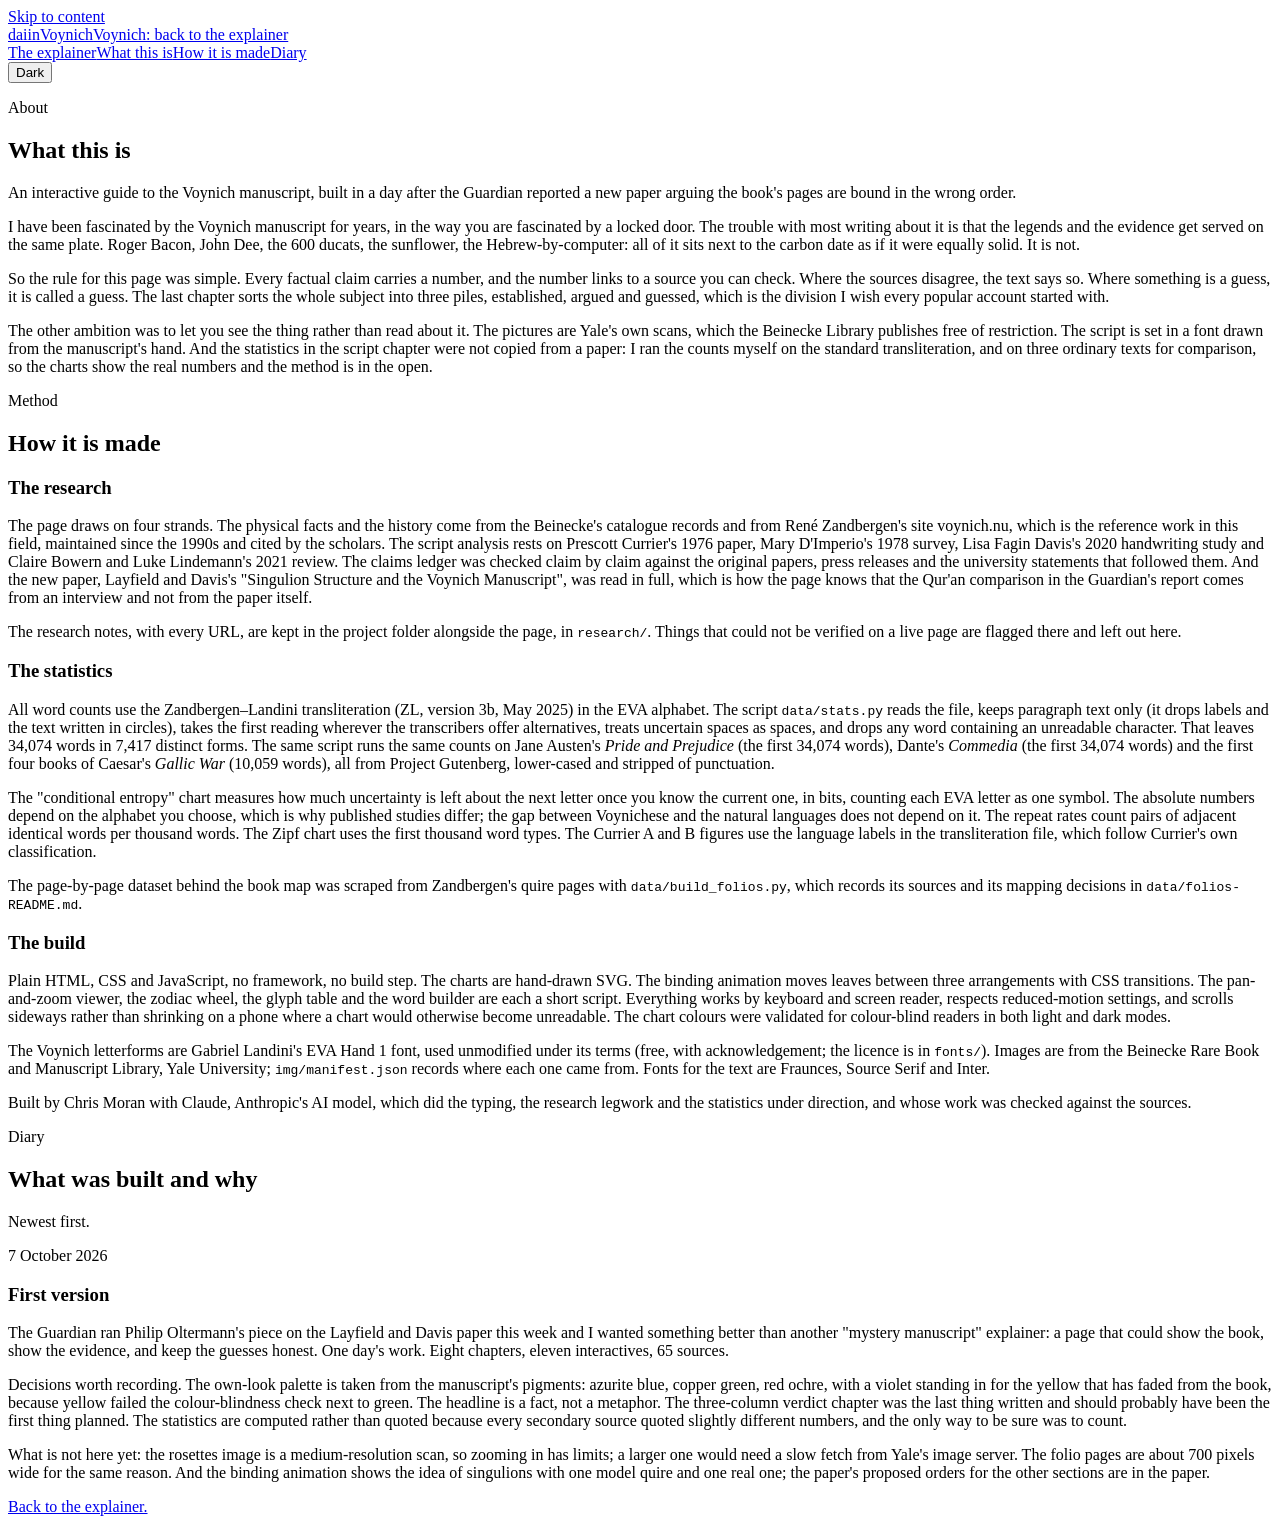
==== about.html @ 4cd616a3 "About page with method and build diary Co-Authored-By: Claude Fable 5.1 <noreply@anthropic.com>" ====
<!doctype html>
<html lang="en-GB">
<head>
<meta charset="utf-8">
<meta name="viewport" content="width=device-width, initial-scale=1">
<title>About: the Voynich explainer</title>
<meta name="description" content="What this page is, how it was made, where its facts come from, and a diary of the build.">
<meta name="color-scheme" content="light dark">
<link rel="preconnect" href="https://fonts.googleapis.com">
<link rel="preconnect" href="https://fonts.gstatic.com" crossorigin>
<link href="https://fonts.googleapis.com/css2?family=Fraunces:ital,opsz,wght,SOFT,WONK@0,9..144,300..700,0..100,0..1;1,9..144,300..700,0..100,0..1&family=Source+Serif+4:ital,opsz,wght@0,8..60,400;0,8..60,600;1,8..60,400&family=Inter:wght@400;600;700&display=swap" rel="stylesheet">
<link rel="stylesheet" href="css/style.css">
</head>
<body class="about">
<a class="skip" href="#main">Skip to content</a>
<header class="topbar">
  <div class="inner">
    <a class="brand" href="index.html"><span class="eva" aria-hidden="true">daiin</span><span class="word">Voynich</span><span class="visually-hidden">Voynich: back to the explainer</span></a>
    <nav class="chapnav" aria-label="Pages"><a href="index.html">The explainer</a><a href="#what">What this is</a><a href="#how">How it is made</a><a href="#diary">Diary</a></nav>
    <button class="iconbtn" id="theme-toggle" type="button" aria-label="Switch theme">Dark</button>
  </div>
</header>
<main id="main">
<section class="chapter" id="what">
  <div class="chapter-head">
    <p class="chapter-num">About</p>
    <h2>What this is</h2>
    <p class="standfirst">An interactive guide to the Voynich manuscript, built in a day after the Guardian reported a new paper arguing the book's pages are bound in the wrong order.</p>
  </div>
  <div class="prose">
    <p>I have been fascinated by the Voynich manuscript for years, in the way you are fascinated by a locked door. The trouble with most writing about it is that the legends and the evidence get served on the same plate. Roger Bacon, John Dee, the 600 ducats, the sunflower, the Hebrew-by-computer: all of it sits next to the carbon date as if it were equally solid. It is not.</p>
    <p>So the rule for this page was simple. Every factual claim carries a number, and the number links to a source you can check. Where the sources disagree, the text says so. Where something is a guess, it is called a guess. The last chapter sorts the whole subject into three piles, established, argued and guessed, which is the division I wish every popular account started with.</p>
    <p>The other ambition was to let you see the thing rather than read about it. The pictures are Yale's own scans, which the Beinecke Library publishes free of restriction. The script is set in a font drawn from the manuscript's hand. And the statistics in the script chapter were not copied from a paper: I ran the counts myself on the standard transliteration, and on three ordinary texts for comparison, so the charts show the real numbers and the method is in the open.</p>
  </div>
</section>

<section class="chapter" id="how">
  <div class="chapter-head">
    <p class="chapter-num">Method</p>
    <h2>How it is made</h2>
  </div>
  <div class="prose">
    <h3>The research</h3>
    <p>The page draws on four strands. The physical facts and the history come from the Beinecke's catalogue records and from René Zandbergen's site voynich.nu, which is the reference work in this field, maintained since the 1990s and cited by the scholars. The script analysis rests on Prescott Currier's 1976 paper, Mary D'Imperio's 1978 survey, Lisa Fagin Davis's 2020 handwriting study and Claire Bowern and Luke Lindemann's 2021 review. The claims ledger was checked claim by claim against the original papers, press releases and the university statements that followed them. And the new paper, Layfield and Davis's "Singulion Structure and the Voynich Manuscript", was read in full, which is how the page knows that the Qur'an comparison in the Guardian's report comes from an interview and not from the paper itself.</p>
    <p>The research notes, with every URL, are kept in the project folder alongside the page, in <code>research/</code>. Things that could not be verified on a live page are flagged there and left out here.</p>

    <h3>The statistics</h3>
    <p>All word counts use the Zandbergen–Landini transliteration (ZL, version 3b, May 2025) in the EVA alphabet. The script <code>data/stats.py</code> reads the file, keeps paragraph text only (it drops labels and the text written in circles), takes the first reading wherever the transcribers offer alternatives, treats uncertain spaces as spaces, and drops any word containing an unreadable character. That leaves 34,074 words in 7,417 distinct forms. The same script runs the same counts on Jane Austen's <em>Pride and Prejudice</em> (the first 34,074 words), Dante's <em>Commedia</em> (the first 34,074 words) and the first four books of Caesar's <em>Gallic War</em> (10,059 words), all from Project Gutenberg, lower-cased and stripped of punctuation.</p>
    <p>The "conditional entropy" chart measures how much uncertainty is left about the next letter once you know the current one, in bits, counting each EVA letter as one symbol. The absolute numbers depend on the alphabet you choose, which is why published studies differ; the gap between Voynichese and the natural languages does not depend on it. The repeat rates count pairs of adjacent identical words per thousand words. The Zipf chart uses the first thousand word types. The Currier A and B figures use the language labels in the transliteration file, which follow Currier's own classification.</p>
    <p>The page-by-page dataset behind the book map was scraped from Zandbergen's quire pages with <code>data/build_folios.py</code>, which records its sources and its mapping decisions in <code>data/folios-README.md</code>.</p>

    <h3>The build</h3>
    <p>Plain HTML, CSS and JavaScript, no framework, no build step. The charts are hand-drawn SVG. The binding animation moves leaves between three arrangements with CSS transitions. The pan-and-zoom viewer, the zodiac wheel, the glyph table and the word builder are each a short script. Everything works by keyboard and screen reader, respects reduced-motion settings, and scrolls sideways rather than shrinking on a phone where a chart would otherwise become unreadable. The chart colours were validated for colour-blind readers in both light and dark modes.</p>
    <p>The Voynich letterforms are Gabriel Landini's EVA Hand 1 font, used unmodified under its terms (free, with acknowledgement; the licence is in <code>fonts/</code>). Images are from the Beinecke Rare Book and Manuscript Library, Yale University; <code>img/manifest.json</code> records where each one came from. Fonts for the text are Fraunces, Source Serif and Inter.</p>
    <p>Built by Chris Moran with Claude, Anthropic's AI model, which did the typing, the research legwork and the statistics under direction, and whose work was checked against the sources.</p>
  </div>
</section>

<section class="chapter diary" id="diary">
  <div class="chapter-head">
    <p class="chapter-num">Diary</p>
    <h2>What was built and why</h2>
    <p class="standfirst">Newest first.</p>
  </div>
  <div class="prose">
    <article class="entry milestone">
      <div class="date">7 October 2026</div>
      <h3>First version</h3>
      <p>The Guardian ran Philip Oltermann's piece on the Layfield and Davis paper this week and I wanted something better than another "mystery manuscript" explainer: a page that could show the book, show the evidence, and keep the guesses honest. One day's work. Eight chapters, eleven interactives, 65 sources.</p>
      <p>Decisions worth recording. The own-look palette is taken from the manuscript's pigments: azurite blue, copper green, red ochre, with a violet standing in for the yellow that has faded from the book, because yellow failed the colour-blindness check next to green. The headline is a fact, not a metaphor. The three-column verdict chapter was the last thing written and should probably have been the first thing planned. The statistics are computed rather than quoted because every secondary source quoted slightly different numbers, and the only way to be sure was to count.</p>
      <p>What is not here yet: the rosettes image is a medium-resolution scan, so zooming in has limits; a larger one would need a slow fetch from Yale's image server. The folio pages are about 700 pixels wide for the same reason. And the binding animation shows the idea of singulions with one model quire and one real one; the paper's proposed orders for the other sections are in the paper.</p>
    </article>
  </div>
</section>
</main>
<footer class="site"><div class="prose"><p><a href="index.html">Back to the explainer.</a></p></div></footer>
<script src="js/main.js" defer></script>
</body>
</html>
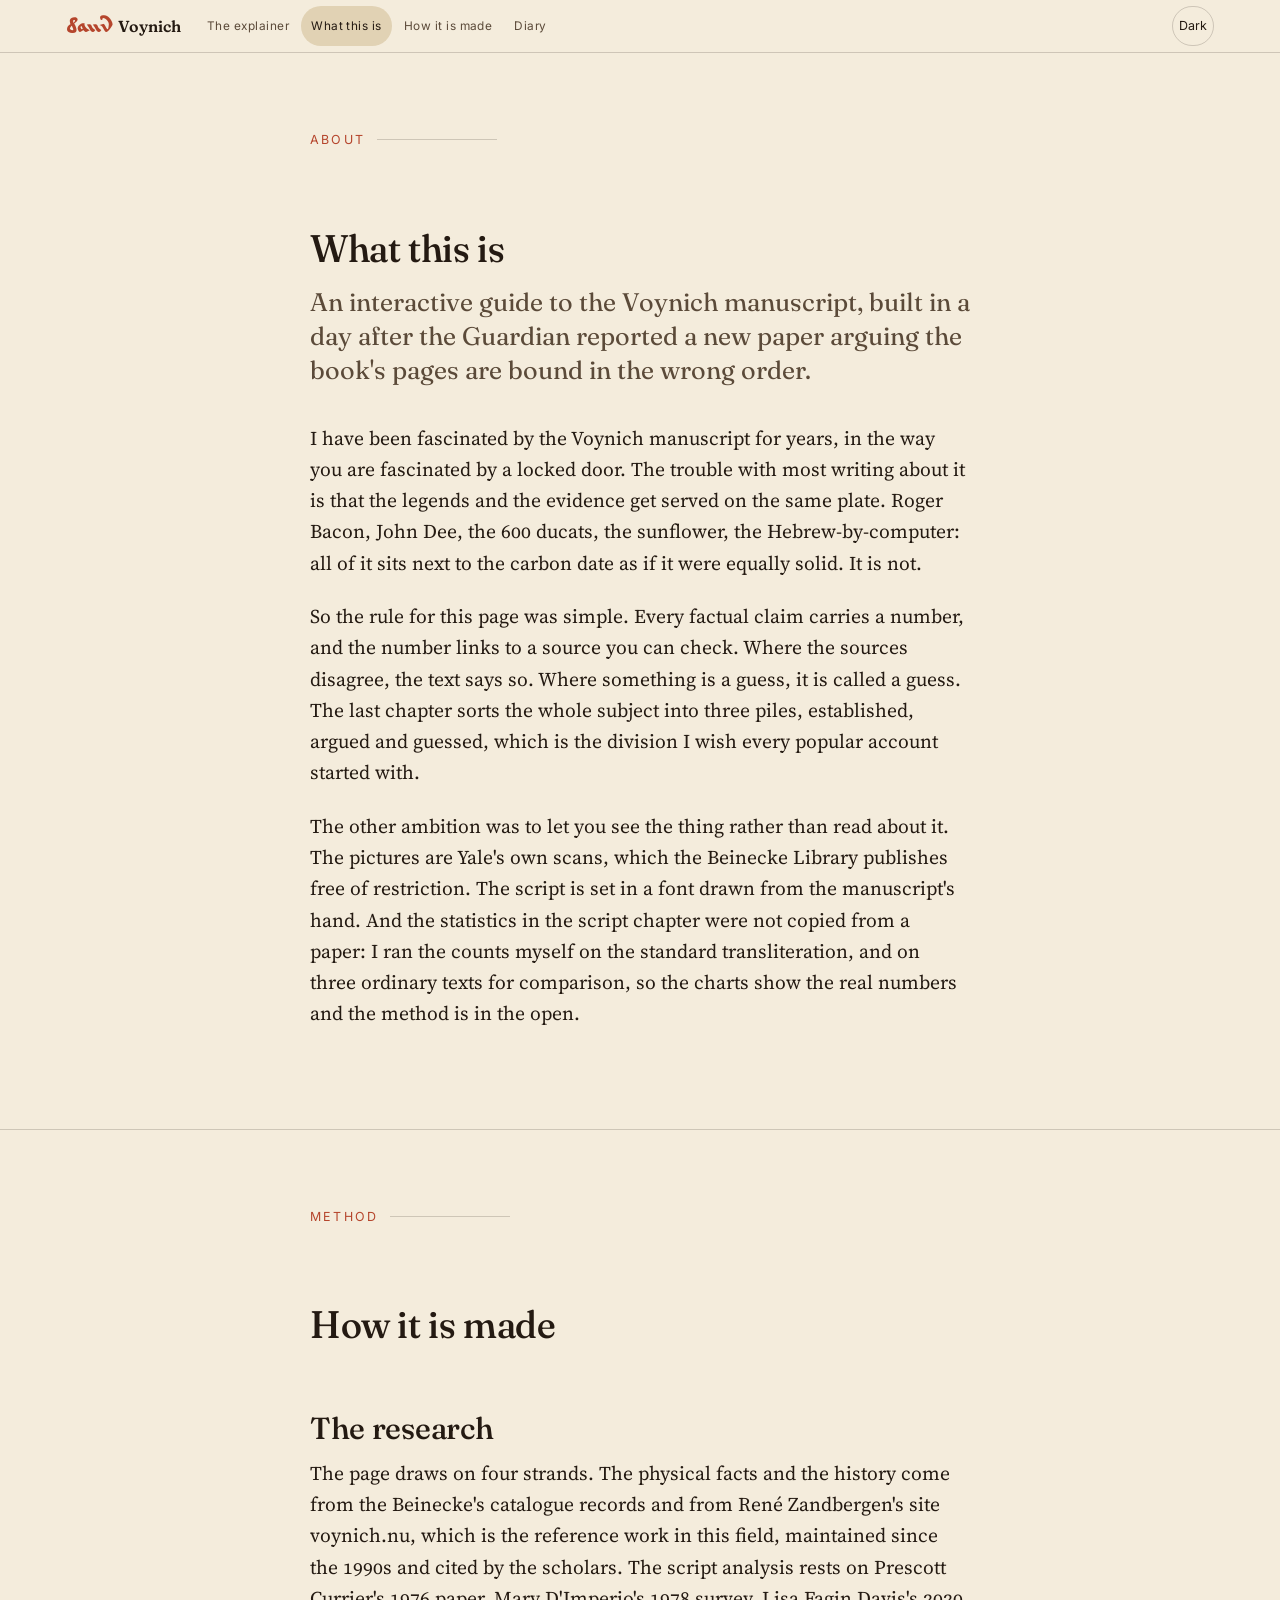
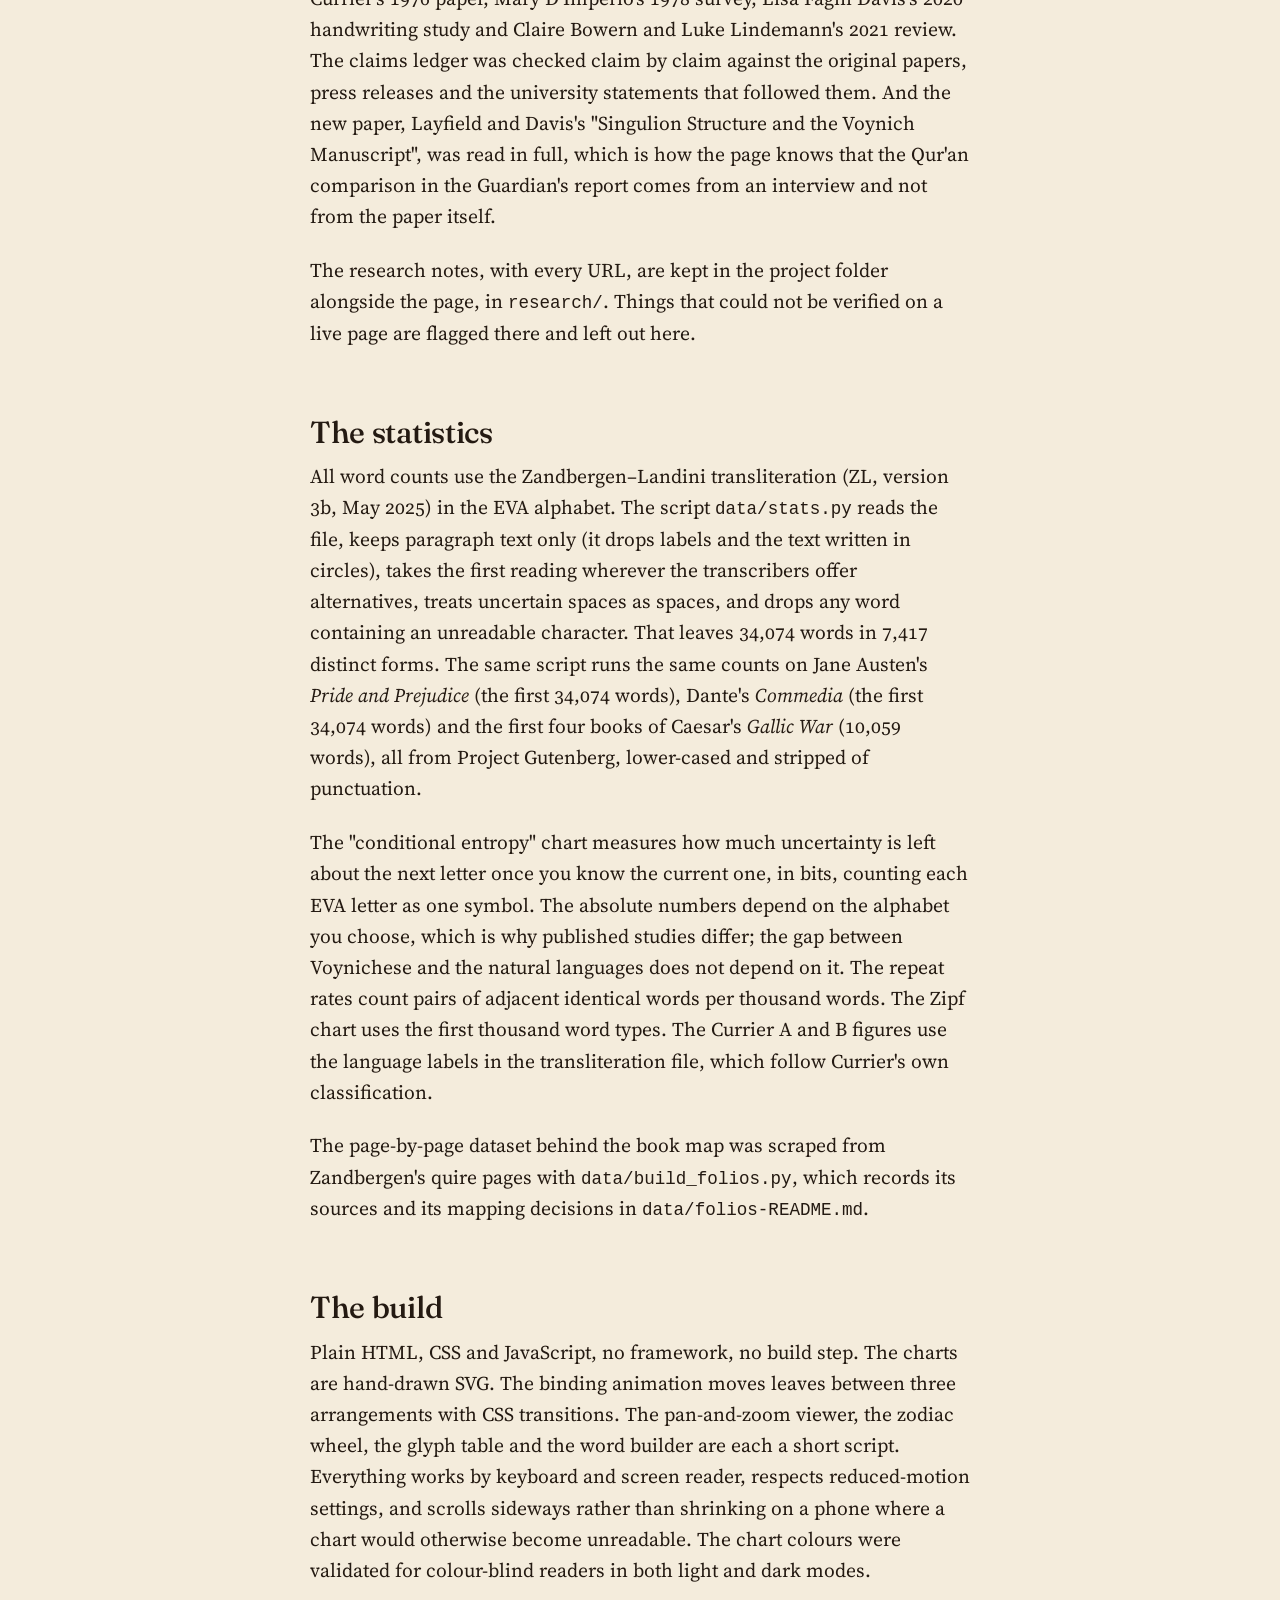
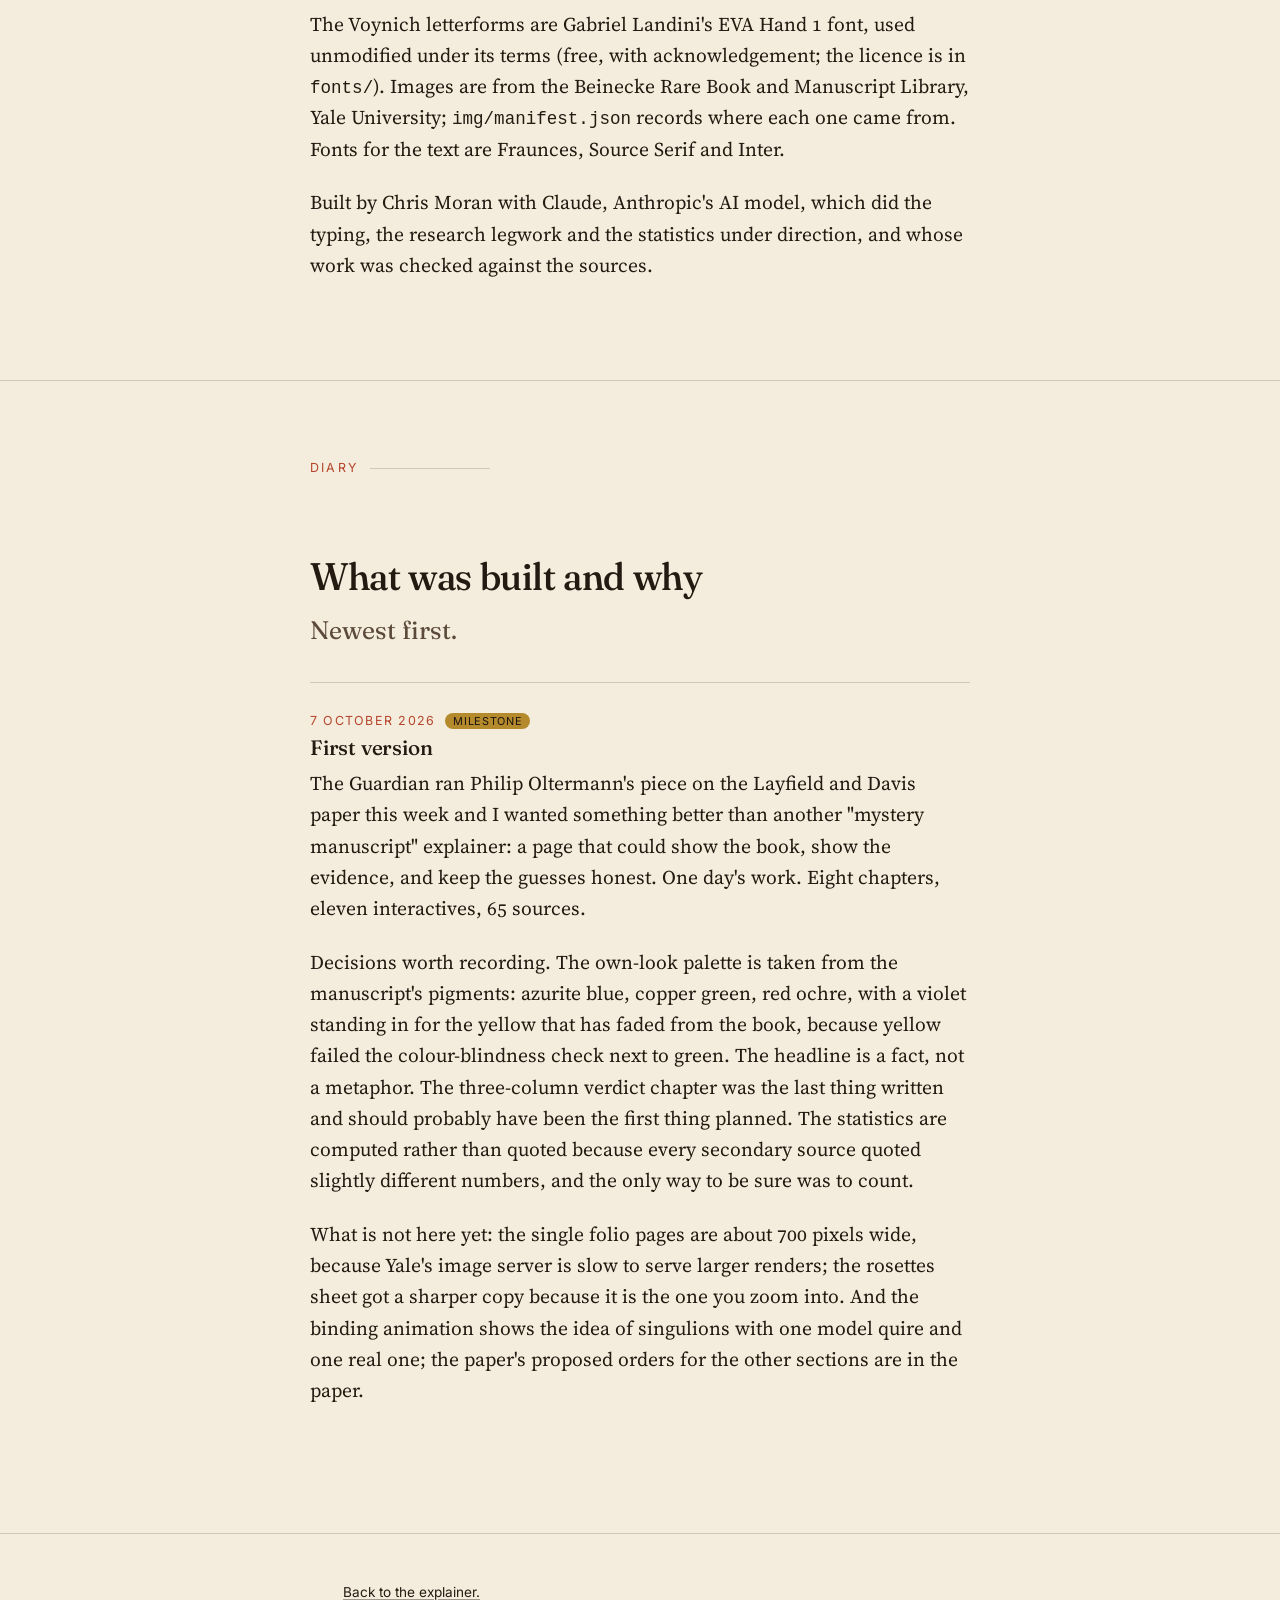
==== commit d0a386b0: "Diary note on image sizes Co-Authored-By: Claude Fable 5.1 <noreply@anthropic.com>" ====
--- a/about.html
+++ b/about.html
@@ -68,7 +68,7 @@
       <h3>First version</h3>
       <p>The Guardian ran Philip Oltermann's piece on the Layfield and Davis paper this week and I wanted something better than another "mystery manuscript" explainer: a page that could show the book, show the evidence, and keep the guesses honest. One day's work. Eight chapters, eleven interactives, 65 sources.</p>
       <p>Decisions worth recording. The own-look palette is taken from the manuscript's pigments: azurite blue, copper green, red ochre, with a violet standing in for the yellow that has faded from the book, because yellow failed the colour-blindness check next to green. The headline is a fact, not a metaphor. The three-column verdict chapter was the last thing written and should probably have been the first thing planned. The statistics are computed rather than quoted because every secondary source quoted slightly different numbers, and the only way to be sure was to count.</p>
-      <p>What is not here yet: the rosettes image is a medium-resolution scan, so zooming in has limits; a larger one would need a slow fetch from Yale's image server. The folio pages are about 700 pixels wide for the same reason. And the binding animation shows the idea of singulions with one model quire and one real one; the paper's proposed orders for the other sections are in the paper.</p>
+      <p>What is not here yet: the single folio pages are about 700 pixels wide, because Yale's image server is slow to serve larger renders; the rosettes sheet got a sharper copy because it is the one you zoom into. And the binding animation shows the idea of singulions with one model quire and one real one; the paper's proposed orders for the other sections are in the paper.</p>
     </article>
   </div>
 </section>
--- a/css/style.css
+++ b/css/style.css
@@ -0,0 +1,476 @@
+/* The book no one can read — stylesheet
+   Own look: vellum, iron-gall ink and the manuscript's own pigments. */
+
+@font-face {
+  font-family: "EVA Hand";
+  src: url("../fonts/evaa.ttf") format("truetype");
+  font-display: swap;
+}
+
+:root {
+  color-scheme: light;
+  --paper: #f4ecdc;
+  --paper-2: #ebdfc6;
+  --paper-3: #e1d2b4;
+  --ink: #241a12;
+  --ink-2: #5b4a39;
+  --ink-3: #8a7560;
+  --rule: rgba(36, 26, 18, 0.18);
+  --rule-strong: rgba(36, 26, 18, 0.4);
+  --azurite: #2f6fb5;
+  --copper: #4b8f2f;
+  --ochre: #b5452c;
+  --violet: #7b52c1;
+  --gold: #b58a2c;
+  --series-1: #b5452c;
+  --series-2: #2f6fb5;
+  --series-3: #4b8f2f;
+  --series-4: #7b52c1;
+  --focus: #2f6fb5;
+  --shadow: 0 18px 50px rgba(36, 26, 18, 0.22), 0 2px 6px rgba(36, 26, 18, 0.12);
+  --display: "Fraunces", "Iowan Old Style", Georgia, serif;
+  --body: "Source Serif 4", "Iowan Old Style", Georgia, serif;
+  --ui: "Inter", system-ui, -apple-system, "Segoe UI", sans-serif;
+  --eva: "EVA Hand", serif;
+  --measure: 66ch;
+  --wide: 1180px;
+  --gutter: 16px;
+  --ease: cubic-bezier(0.22, 0.61, 0.36, 1);
+}
+
+@media (prefers-color-scheme: dark) {
+  :root:not([data-theme="light"]) {
+    color-scheme: dark;
+    --paper: #1a1410;
+    --paper-2: #241c16;
+    --paper-3: #30261d;
+    --ink: #efe4cf;
+    --ink-2: #c6b59b;
+    --ink-3: #9a8970;
+    --rule: rgba(239, 228, 207, 0.18);
+    --rule-strong: rgba(239, 228, 207, 0.4);
+    --azurite: #5f95dd;
+    --copper: #4f9a3e;
+    --ochre: #e0674a;
+    --violet: #9a7ad8;
+    --gold: #d4a84b;
+    --series-1: #e0674a;
+    --series-2: #5f95dd;
+    --series-3: #4f9a3e;
+    --series-4: #9a7ad8;
+    --focus: #5f95dd;
+    --shadow: 0 18px 50px rgba(0, 0, 0, 0.5), 0 2px 6px rgba(0, 0, 0, 0.4);
+  }
+}
+:root[data-theme="dark"] {
+  color-scheme: dark;
+  --paper: #1a1410;
+  --paper-2: #241c16;
+  --paper-3: #30261d;
+  --ink: #efe4cf;
+  --ink-2: #c6b59b;
+  --ink-3: #9a8970;
+  --rule: rgba(239, 228, 207, 0.18);
+  --rule-strong: rgba(239, 228, 207, 0.4);
+  --azurite: #5f95dd;
+  --copper: #4f9a3e;
+  --ochre: #e0674a;
+  --violet: #9a7ad8;
+  --gold: #d4a84b;
+  --series-1: #e0674a;
+  --series-2: #5f95dd;
+  --series-3: #4f9a3e;
+  --series-4: #9a7ad8;
+  --focus: #5f95dd;
+  --shadow: 0 18px 50px rgba(0, 0, 0, 0.5), 0 2px 6px rgba(0, 0, 0, 0.4);
+}
+
+/* ---------- base ---------- */
+*, *::before, *::after { box-sizing: border-box; }
+html { scroll-behavior: smooth; -webkit-text-size-adjust: 100%; }
+@media (prefers-reduced-motion: reduce) { html { scroll-behavior: auto; } }
+body {
+  margin: 0;
+  background: var(--paper);
+  color: var(--ink);
+  font-family: var(--body);
+  font-size: clamp(1.05rem, 0.95rem + 0.4vw, 1.22rem);
+  line-height: 1.6;
+  overflow-x: hidden;
+  font-feature-settings: "liga", "kern", "onum";
+}
+img { max-width: 100%; height: auto; display: block; }
+a { color: inherit; text-decoration-color: var(--rule-strong); text-underline-offset: 0.15em; }
+a:hover { text-decoration-color: currentColor; }
+:focus-visible { outline: 3px solid var(--focus); outline-offset: 3px; border-radius: 2px; }
+button { font: inherit; color: inherit; }
+.visually-hidden {
+  position: absolute !important; width: 1px; height: 1px; overflow: hidden;
+  clip: rect(0 0 0 0); clip-path: inset(50%); white-space: nowrap; border: 0; padding: 0; margin: -1px;
+}
+.skip {
+  position: absolute; left: var(--gutter); top: -60px; z-index: 100;
+  background: var(--ink); color: var(--paper); padding: 10px 14px; border-radius: 4px;
+  font-family: var(--ui); text-decoration: none;
+}
+.skip:focus { top: 12px; }
+
+h1, h2, h3, h4 { font-family: var(--display); font-weight: 500; line-height: 1.1; margin: 0; letter-spacing: -0.01em; }
+h2 { font-size: clamp(1.9rem, 1.4rem + 2.2vw, 3.2rem); font-variation-settings: "opsz" 72, "SOFT" 40; }
+h3 { font-size: clamp(1.35rem, 1.1rem + 1vw, 1.9rem); margin-top: 2.2em; margin-bottom: 0.4em; }
+h4 { font-size: 1.1rem; margin-top: 1.6em; margin-bottom: 0.3em; font-family: var(--ui); font-weight: 600; letter-spacing: 0; text-transform: uppercase; font-size: 0.78rem; color: var(--ink-2); }
+p { margin: 0 0 1.15em; }
+p.lead { font-size: 1.18em; line-height: 1.5; color: var(--ink); }
+strong { font-weight: 600; }
+em { font-style: italic; }
+blockquote {
+  margin: 1.8em 0; padding: 0.2em 0 0.2em 1.2em; border-left: 3px solid var(--ochre);
+  font-family: var(--display); font-size: 1.25em; line-height: 1.35; font-style: italic; color: var(--ink);
+  font-variation-settings: "opsz" 36, "SOFT" 60, "WONK" 1;
+}
+blockquote cite { display: block; margin-top: 0.6em; font-size: 0.7em; font-style: normal; font-family: var(--ui); color: var(--ink-2); }
+hr { border: 0; border-top: 1px solid var(--rule); margin: 3em auto; width: min(100%, var(--measure)); }
+ul, ol { padding-left: 1.3em; }
+li { margin-bottom: 0.4em; }
+code, .mono { font-family: ui-monospace, "SF Mono", Menlo, monospace; font-size: 0.9em; }
+.eva { font-family: var(--eva); font-size: 1.35em; line-height: 1.3; letter-spacing: 0.02em; }
+.small { font-size: 0.85em; color: var(--ink-2); font-family: var(--ui); line-height: 1.45; }
+.ui { font-family: var(--ui); }
+
+/* ---------- citations ---------- */
+sup.cite { font-size: 0.6em; line-height: 0; vertical-align: 0.45em; margin-left: 0.1em; }
+sup.cite a {
+  text-decoration: none; color: var(--azurite); font-family: var(--ui); font-weight: 600;
+  padding: 0.1em 0.25em; border-radius: 3px;
+}
+sup.cite a:hover, sup.cite a:focus-visible { background: var(--paper-3); }
+.cite-pop {
+  position: absolute; z-index: 60; max-width: min(340px, calc(100vw - 2 * var(--gutter)));
+  background: var(--ink); color: var(--paper); padding: 10px 12px; border-radius: 6px;
+  font-family: var(--ui); font-size: 0.8rem; line-height: 1.4; box-shadow: var(--shadow);
+  pointer-events: none; opacity: 0; transform: translateY(4px); transition: opacity 0.15s, transform 0.15s;
+}
+.cite-pop.show { opacity: 1; transform: none; }
+.cite-pop b { color: var(--gold); }
+
+/* ---------- layout ---------- */
+.prose { width: min(100% - 2 * var(--gutter), var(--measure)); margin-inline: auto; }
+.wide { width: min(100% - 2 * var(--gutter), var(--wide)); margin-inline: auto; }
+.bleed { width: 100%; }
+.chapter { padding: clamp(3rem, 6vw, 7rem) 0; position: relative; }
+.chapter + .chapter { border-top: 1px solid var(--rule); }
+.chapter-head { width: min(100% - 2 * var(--gutter), var(--measure)); margin: 0 auto 2.2rem; }
+.chapter-num {
+  font-family: var(--ui); font-size: 0.78rem; letter-spacing: 0.18em; text-transform: uppercase;
+  color: var(--ochre); margin-bottom: 0.8rem; display: flex; align-items: center; gap: 12px;
+}
+.chapter-num::after { content: ""; height: 1px; flex: 1; background: var(--rule); max-width: 120px; }
+.chapter-head p.standfirst { font-family: var(--display); font-size: 1.3em; line-height: 1.35; margin-top: 1rem; color: var(--ink-2); font-variation-settings: "opsz" 30; }
+
+/* ---------- top bar / nav ---------- */
+.topbar {
+  position: sticky; top: 0; z-index: 50; background: color-mix(in srgb, var(--paper) 88%, transparent);
+  backdrop-filter: blur(10px); -webkit-backdrop-filter: blur(10px); border-bottom: 1px solid var(--rule);
+}
+.topbar .inner { display: flex; align-items: center; gap: 12px; padding: 0 var(--gutter); height: 52px; width: min(100%, var(--wide)); margin-inline: auto; }
+.brand { font-family: var(--display); font-weight: 600; font-size: 1rem; text-decoration: none; white-space: nowrap; font-variation-settings: "SOFT" 60; }
+.brand .eva { font-size: 1.2em; margin-right: 6px; color: var(--ochre); }
+.chapnav { display: flex; gap: 2px; overflow-x: auto; scrollbar-width: none; flex: 1; margin: 0 4px; }
+.chapnav::-webkit-scrollbar { display: none; }
+.chapnav a {
+  font-family: var(--ui); font-size: 0.74rem; letter-spacing: 0.04em; text-decoration: none; white-space: nowrap;
+  padding: 8px 10px; border-radius: 999px; color: var(--ink-2); min-height: 40px; display: inline-flex; align-items: center;
+}
+.chapnav a[aria-current="true"] { background: var(--paper-3); color: var(--ink); }
+.chapnav a:hover { color: var(--ink); }
+.iconbtn {
+  min-width: 40px; min-height: 40px; border: 1px solid var(--rule); background: transparent; border-radius: 999px;
+  cursor: pointer; display: inline-grid; place-items: center; font-family: var(--ui); font-size: 0.78rem;
+}
+.iconbtn:hover { background: var(--paper-3); }
+.progress { position: absolute; left: 0; bottom: -1px; height: 2px; width: 0; background: var(--ochre); transition: width 0.1s linear; }
+@media (prefers-reduced-motion: reduce) { .progress { transition: none; } }
+
+/* ---------- hero ---------- */
+.hero {
+  position: relative; min-height: 92vh; display: grid; align-items: end; overflow: hidden; isolation: isolate;
+  background: #1a1410; color: #efe4cf;
+}
+.hero-img {
+  position: absolute; inset: 0; z-index: -2; width: 100%; height: 100%; object-fit: cover; object-position: center 30%;
+  opacity: 0.72; filter: saturate(0.9) contrast(1.05);
+  transform-origin: 50% 40%;
+}
+.hero-img.animate { animation: drift 40s ease-in-out infinite alternate; }
+@keyframes drift { from { transform: scale(1.04) translateY(0); } to { transform: scale(1.14) translateY(-2.5%); } }
+@media (prefers-reduced-motion: reduce) { .hero-img.animate { animation: none; } }
+.hero::after {
+  content: ""; position: absolute; inset: 0; z-index: -1;
+  background: linear-gradient(180deg, rgba(26,20,16,0.45) 0%, rgba(26,20,16,0.1) 35%, rgba(26,20,16,0.85) 78%, #1a1410 100%);
+}
+.hero .inner { width: min(100% - 2 * var(--gutter), var(--wide)); margin-inline: auto; padding: 18vh 0 7vh; }
+.hero .kicker { font-family: var(--ui); letter-spacing: 0.2em; text-transform: uppercase; font-size: 0.78rem; color: #d4a84b; margin-bottom: 1.2rem; }
+.hero h1 {
+  font-size: clamp(2.6rem, 2rem + 5.5vw, 7rem); font-weight: 400; line-height: 0.98; max-width: 14ch;
+  font-variation-settings: "opsz" 144, "SOFT" 70, "WONK" 1; letter-spacing: -0.02em;
+}
+.hero h1 em { font-style: italic; color: #d4a84b; }
+.hero .dek { max-width: 46ch; font-size: clamp(1.1rem, 1rem + 0.6vw, 1.4rem); line-height: 1.45; margin-top: 1.6rem; color: #e7dcc4; font-family: var(--display); font-variation-settings: "opsz" 30; }
+.hero .byline { margin-top: 1.6rem; font-family: var(--ui); font-size: 0.82rem; color: #c6b59b; display: flex; gap: 1.4em; flex-wrap: wrap; }
+.hero .eva-strip {
+  position: absolute; right: var(--gutter); top: 20vh; writing-mode: vertical-rl; font-family: var(--eva); font-size: 1.6rem;
+  color: rgba(239,228,207,0.35); letter-spacing: 0.1em; user-select: none;
+}
+@media (max-width: 700px) { .hero .eva-strip { display: none; } .hero { min-height: 86vh; } }
+.hero .cue { position: absolute; left: 50%; bottom: 18px; transform: translateX(-50%); font-family: var(--ui); font-size: 0.72rem; letter-spacing: 0.2em; text-transform: uppercase; color: #c6b59b; }
+
+/* ---------- figures ---------- */
+figure { margin: 2.4em 0; }
+figure.frame img { border-radius: 4px; box-shadow: var(--shadow); background: var(--paper-2); }
+figcaption { font-family: var(--ui); font-size: 0.8rem; line-height: 1.45; color: var(--ink-2); margin-top: 0.8em; }
+figcaption b { color: var(--ink); font-weight: 600; }
+.figrow { display: grid; gap: 20px; grid-template-columns: repeat(auto-fit, minmax(240px, 1fr)); align-items: start; }
+.figrow figure { margin: 0; }
+.folio-strip { display: grid; grid-template-columns: repeat(auto-fit, minmax(150px, 1fr)); gap: 14px; }
+.folio-strip figure { margin: 0; }
+.folio-strip img { aspect-ratio: 3 / 4; object-fit: cover; object-position: top; }
+
+/* annotated image with pins */
+.annot { position: relative; display: block; max-width: 760px; margin-inline: auto; }
+.annot img { width: 100%; border-radius: 4px; box-shadow: var(--shadow); }
+.pin {
+  position: absolute; width: 36px; height: 36px; margin: -18px 0 0 -18px; border-radius: 50%;
+  border: 2px solid #efe4cf; background: var(--ochre); color: #fff; font-family: var(--ui); font-weight: 700; font-size: 0.85rem;
+  display: grid; place-items: center; cursor: pointer; box-shadow: 0 2px 10px rgba(0,0,0,0.35); padding: 0;
+}
+.pin[aria-expanded="true"] { background: var(--azurite); transform: scale(1.1); }
+.pin-notes { list-style: none; padding: 0; margin: 1em auto 0; max-width: 760px; display: grid; gap: 8px; grid-template-columns: repeat(auto-fit, minmax(220px, 1fr)); }
+.pin-notes li { font-family: var(--ui); font-size: 0.85rem; line-height: 1.45; padding: 10px 12px; border: 1px solid var(--rule); border-radius: 6px; background: var(--paper-2); }
+.pin-notes li.active { border-color: var(--azurite); box-shadow: inset 0 0 0 1px var(--azurite); }
+.pin-notes b { display: inline-grid; place-items: center; width: 22px; height: 22px; border-radius: 50%; background: var(--ochre); color: #fff; font-size: 0.75rem; margin-right: 6px; }
+
+/* pan-zoom viewer */
+.zoomer { position: relative; overflow: hidden; border-radius: 6px; box-shadow: var(--shadow); background: #1a1410; aspect-ratio: 16 / 10; touch-action: none; cursor: grab; }
+.zoomer:active { cursor: grabbing; }
+.zoomer img { position: absolute; left: 0; top: 0; width: 100%; height: 100%; object-fit: contain; transform-origin: 0 0; will-change: transform; user-select: none; -webkit-user-drag: none; max-width: none; }
+.zoomer .hot { position: absolute; width: 34px; height: 34px; margin: -17px 0 0 -17px; border-radius: 50%; border: 2px solid #efe4cf; background: rgba(181,69,44,0.9); color: #fff; font-family: var(--ui); font-weight: 700; font-size: 0.8rem; display: grid; place-items: center; cursor: pointer; padding: 0; }
+.zoomer .hot[aria-expanded="true"] { background: var(--azurite); }
+.zoom-controls { display: flex; gap: 8px; flex-wrap: wrap; margin-top: 10px; align-items: center; }
+.btn {
+  font-family: var(--ui); font-size: 0.82rem; font-weight: 600; min-height: 40px; padding: 8px 14px; border-radius: 999px;
+  border: 1px solid var(--rule-strong); background: transparent; cursor: pointer; color: var(--ink);
+}
+.btn:hover { background: var(--paper-3); }
+.btn[aria-pressed="true"], .btn.primary { background: var(--ink); color: var(--paper); border-color: var(--ink); }
+.btn.small { min-height: 34px; padding: 4px 10px; font-size: 0.76rem; }
+.zoom-note { font-family: var(--ui); font-size: 0.85rem; color: var(--ink-2); min-height: 1.4em; margin-top: 6px; }
+
+/* ---------- stat tiles ---------- */
+.stats { display: grid; grid-template-columns: repeat(auto-fit, minmax(150px, 1fr)); gap: 14px; margin: 2em 0; }
+.stat { padding: 16px 16px 14px; border: 1px solid var(--rule); border-radius: 8px; background: var(--paper-2); }
+.stat .n { font-family: var(--display); font-size: clamp(1.8rem, 1.4rem + 1.6vw, 2.8rem); line-height: 1; font-variation-settings: "opsz" 72; color: var(--ink); }
+.stat .l { font-family: var(--ui); font-size: 0.78rem; color: var(--ink-2); margin-top: 6px; line-height: 1.35; }
+
+/* ---------- book map ---------- */
+.bookmap { margin: 1.5em 0; }
+.bookmap .controls { display: flex; gap: 8px; flex-wrap: wrap; margin-bottom: 12px; align-items: center; }
+.bookmap .legend { display: flex; gap: 10px 16px; flex-wrap: wrap; font-family: var(--ui); font-size: 0.78rem; color: var(--ink-2); margin: 10px 0; }
+.bookmap .legend span { display: inline-flex; align-items: center; gap: 6px; }
+.bookmap .legend i { width: 12px; height: 12px; border-radius: 2px; display: inline-block; }
+.bookmap .grid { display: grid; grid-template-columns: repeat(auto-fill, minmax(20px, 1fr)); gap: 3px; }
+.bookmap .tile {
+  aspect-ratio: 3 / 4; border-radius: 2px; border: 0; padding: 0; cursor: pointer; background: var(--c, var(--paper-3));
+  position: relative; transition: transform 0.15s var(--ease), opacity 0.2s; min-width: 0;
+}
+.bookmap .tile:hover, .bookmap .tile:focus-visible { transform: scale(1.35); z-index: 2; outline-offset: 1px; }
+.bookmap .tile.missing { background: transparent; border: 1px dashed var(--rule-strong); cursor: default; }
+.bookmap .tile.fold::after { content: ""; position: absolute; left: 2px; right: 2px; bottom: 2px; height: 2px; background: rgba(255,255,255,0.7); }
+.bookmap .tile.dim { opacity: 0.18; }
+.bookmap .readout { font-family: var(--ui); font-size: 0.88rem; min-height: 3.2em; margin-top: 10px; padding: 10px 12px; border: 1px solid var(--rule); border-radius: 6px; background: var(--paper-2); line-height: 1.45; }
+.bookmap .readout b { font-weight: 700; }
+.bookmap .readout .tag { display: inline-block; font-size: 0.72rem; padding: 1px 7px; border-radius: 999px; background: var(--paper-3); margin-right: 6px; }
+.sec-herbal { --c: #4b8f2f; } .sec-astronomical { --c: #2f6fb5; } .sec-zodiac { --c: #7b52c1; } .sec-cosmological { --c: #1f8f8a; }
+.sec-biological { --c: #b5452c; } .sec-pharmaceutical { --c: #b58a2c; } .sec-recipes { --c: #8a7560; } .sec-text { --c: #5b4a39; }
+.lang-A { --c: #2f6fb5; } .lang-B { --c: #b5452c; } .lang-none { --c: #bcae94; }
+.hand-1 { --c: #2f6fb5; } .hand-2 { --c: #b5452c; } .hand-3 { --c: #4b8f2f; } .hand-4 { --c: #7b52c1; } .hand-5 { --c: #b58a2c; }
+
+/* ---------- timeline ---------- */
+.timeline { position: relative; margin: 2em 0; padding-left: 28px; }
+.timeline::before { content: ""; position: absolute; left: 9px; top: 0; bottom: 0; width: 2px; background: var(--rule); }
+.tl-item { position: relative; margin-bottom: 1.6em; }
+.tl-item::before { content: ""; position: absolute; left: -24px; top: 0.45em; width: 12px; height: 12px; border-radius: 50%; background: var(--paper); border: 3px solid var(--ochre); }
+.tl-item.gap::before { background: var(--paper); border-color: var(--ink-3); border-style: dashed; }
+.tl-item .when { font-family: var(--ui); font-size: 0.78rem; letter-spacing: 0.08em; text-transform: uppercase; color: var(--ochre); font-weight: 600; }
+.tl-item .what { margin-top: 0.2em; }
+.tl-item .what p { margin-bottom: 0.4em; }
+.tl-item .status { display: inline-block; font-family: var(--ui); font-size: 0.7rem; letter-spacing: 0.06em; text-transform: uppercase; padding: 2px 8px; border-radius: 999px; border: 1px solid var(--rule-strong); margin-left: 8px; vertical-align: middle; }
+.status.documented { border-color: var(--copper); color: var(--copper); }
+.status.hearsay { border-color: var(--gold); color: var(--gold); }
+.status.contested { border-color: var(--ochre); color: var(--ochre); }
+.tl-gap { font-family: var(--display); font-style: italic; color: var(--ink-2); padding: 0.5em 0 1.2em; font-size: 1.1em; }
+
+/* ---------- glyph table ---------- */
+.glyphs { display: grid; grid-template-columns: repeat(auto-fill, minmax(84px, 1fr)); gap: 8px; margin: 1.5em 0; }
+.glyph {
+  border: 1px solid var(--rule); border-radius: 8px; background: var(--paper-2); padding: 10px 6px 8px; text-align: center; cursor: pointer;
+  display: grid; gap: 4px; justify-items: center; min-height: 96px;
+}
+.glyph:hover, .glyph[aria-pressed="true"] { border-color: var(--azurite); box-shadow: inset 0 0 0 1px var(--azurite); }
+.glyph .g { font-family: var(--eva); font-size: 2.2rem; line-height: 1; color: var(--ink); }
+.glyph .e { font-family: ui-monospace, Menlo, monospace; font-size: 0.8rem; color: var(--ink-2); }
+.glyph .k { font-family: var(--ui); font-size: 0.62rem; letter-spacing: 0.06em; text-transform: uppercase; color: var(--ink-3); }
+.glyph.gallows .g { color: var(--ochre); }
+.glyph-note { font-family: var(--ui); font-size: 0.9rem; line-height: 1.5; min-height: 4.5em; padding: 12px 14px; border: 1px solid var(--rule); border-radius: 8px; background: var(--paper-2); }
+.glyph-note .g { font-family: var(--eva); font-size: 1.8rem; vertical-align: middle; margin-right: 8px; }
+
+/* transliteration demo */
+.translit { display: grid; gap: 14px; margin: 1.5em 0; }
+.translit .line { display: grid; grid-template-columns: 1fr; gap: 2px; padding: 12px 14px; border: 1px solid var(--rule); border-radius: 8px; background: var(--paper-2); }
+.translit .ev { font-family: var(--eva); font-size: 1.7rem; line-height: 1.25; word-spacing: 0.35em; overflow-wrap: anywhere; }
+.translit .tr { font-family: ui-monospace, Menlo, monospace; font-size: 0.85rem; color: var(--ink-2); overflow-wrap: anywhere; }
+.translit .w { display: inline-block; border-radius: 3px; padding: 0 2px; }
+.translit .w:hover, .translit .w.hl { background: color-mix(in srgb, var(--azurite) 25%, transparent); }
+.typebox { display: grid; gap: 10px; margin: 1.5em 0; }
+.typebox input { font: inherit; font-family: ui-monospace, Menlo, monospace; font-size: 1rem; padding: 10px 12px; border: 1px solid var(--rule-strong); border-radius: 8px; background: var(--paper-2); color: var(--ink); width: 100%; }
+.typebox .out { font-family: var(--eva); font-size: 2.4rem; line-height: 1.2; min-height: 1.3em; padding: 10px 12px; border: 1px dashed var(--rule); border-radius: 8px; overflow-wrap: anywhere; }
+
+/* word builder */
+.wordbuild { display: grid; gap: 12px; margin: 1.5em 0; padding: 16px; border: 1px solid var(--rule); border-radius: 10px; background: var(--paper-2); }
+.wordbuild .slots { display: grid; grid-template-columns: repeat(4, 1fr); gap: 8px; }
+.wordbuild .slot { text-align: center; padding: 8px 4px; border-radius: 8px; background: var(--paper); border: 1px solid var(--rule); }
+.wordbuild .slot .lab { font-family: var(--ui); font-size: 0.62rem; letter-spacing: 0.08em; text-transform: uppercase; color: var(--ink-3); }
+.wordbuild .slot .val { font-family: var(--eva); font-size: 2rem; line-height: 1.1; min-height: 1.2em; }
+.wordbuild .slot .ev { font-family: ui-monospace, Menlo, monospace; font-size: 0.78rem; color: var(--ink-2); min-height: 1.2em; }
+.wordbuild .result { font-family: var(--eva); font-size: 2.6rem; text-align: center; line-height: 1.2; }
+.wordbuild .result small { display: block; font-family: ui-monospace, Menlo, monospace; font-size: 0.85rem; color: var(--ink-2); }
+.wordbuild .verdict { font-family: var(--ui); font-size: 0.85rem; text-align: center; color: var(--ink-2); min-height: 1.4em; }
+
+/* ---------- charts ---------- */
+.chart { margin: 2em 0; }
+.chart .title { font-family: var(--ui); font-weight: 600; font-size: 0.95rem; margin-bottom: 2px; }
+.chart .sub { font-family: var(--ui); font-size: 0.8rem; color: var(--ink-2); margin-bottom: 10px; }
+.chart svg { width: 100%; height: auto; display: block; font-family: var(--ui); }
+.chart .axis line, .chart .axis path { stroke: var(--rule); }
+.chart .axis text { fill: var(--ink-2); font-size: 11px; }
+.chart .grid line { stroke: var(--rule); stroke-dasharray: 2 3; }
+.chart .legend { display: flex; gap: 8px 16px; flex-wrap: wrap; font-family: var(--ui); font-size: 0.78rem; color: var(--ink-2); margin-top: 8px; }
+.chart .legend span { display: inline-flex; align-items: center; gap: 6px; }
+.chart .legend i { width: 14px; height: 3px; border-radius: 2px; display: inline-block; }
+.chart .tip { position: absolute; pointer-events: none; background: var(--ink); color: var(--paper); font-family: var(--ui); font-size: 0.76rem; padding: 6px 9px; border-radius: 5px; opacity: 0; transition: opacity 0.12s; white-space: nowrap; z-index: 5; }
+.chart .tip.show { opacity: 1; }
+.chart-wrap { position: relative; }
+.chart table { width: 100%; border-collapse: collapse; font-family: var(--ui); font-size: 0.82rem; margin-top: 8px; }
+.chart th, .chart td { text-align: left; padding: 6px 8px; border-bottom: 1px solid var(--rule); }
+.chart th { font-weight: 600; color: var(--ink-2); }
+.chart td.num, .chart th.num { text-align: right; font-variant-numeric: tabular-nums; }
+.chart .toggle { margin-top: 8px; }
+.chart .table-view[hidden] { display: none; }
+.chart .source { font-family: var(--ui); font-size: 0.75rem; color: var(--ink-3); margin-top: 8px; }
+.s1 { color: var(--series-1); } .s2 { color: var(--series-2); } .s3 { color: var(--series-3); } .s4 { color: var(--series-4); }
+
+/* ---------- binding animation ---------- */
+.binding { margin: 2em 0; padding: 20px; border: 1px solid var(--rule); border-radius: 12px; background: var(--paper-2); }
+.binding .modes { display: flex; gap: 8px; flex-wrap: wrap; margin-bottom: 12px; }
+.binding svg { width: 100%; height: auto; display: block; overflow: visible; }
+.binding .sheet { transition: transform 0.9s var(--ease); }
+.binding .leaf { transition: transform 0.9s var(--ease), opacity 0.6s; }
+.binding .lbl { font-family: var(--ui); font-size: 11px; fill: var(--ink-2); }
+.binding .pg { font-family: var(--display); font-size: 13px; fill: var(--ink); font-weight: 600; }
+.binding .explain { font-family: var(--ui); font-size: 0.9rem; line-height: 1.5; margin-top: 12px; min-height: 4.5em; }
+.binding .explain b { color: var(--ochre); }
+.binding .order { font-family: ui-monospace, Menlo, monospace; font-size: 0.85rem; margin-top: 8px; display: flex; gap: 6px; flex-wrap: wrap; align-items: center; }
+.binding .order span { padding: 3px 8px; border-radius: 4px; background: var(--paper); border: 1px solid var(--rule); transition: background 0.4s; }
+.binding .order span.a { border-color: var(--ochre); background: color-mix(in srgb, var(--ochre) 18%, var(--paper)); }
+.binding .order .arrow { color: var(--ink-3); }
+@media (prefers-reduced-motion: reduce) { .binding .sheet, .binding .leaf { transition: none; } }
+
+/* ---------- zodiac wheel ---------- */
+.zodiac { display: grid; gap: 18px; grid-template-columns: 1fr; margin: 1.5em 0; align-items: start; }
+@media (min-width: 760px) { .zodiac { grid-template-columns: 1fr 1fr; } }
+.zodiac svg { width: 100%; height: auto; max-width: 480px; margin-inline: auto; display: block; }
+.zodiac .seg { cursor: pointer; }
+.zodiac .seg path { fill: var(--paper-3); stroke: var(--paper); stroke-width: 2; transition: fill 0.2s; }
+.zodiac .seg.present path { fill: color-mix(in srgb, var(--violet) 45%, var(--paper-3)); }
+.zodiac .seg.lost path { fill: transparent; stroke: var(--ink-3); stroke-dasharray: 4 4; }
+.zodiac .seg:hover path, .zodiac .seg[aria-pressed="true"] path { fill: var(--violet); }
+.zodiac .seg text { font-family: var(--ui); font-size: 10px; fill: var(--ink); pointer-events: none; text-anchor: middle; }
+.zodiac .seg.lost text { fill: var(--ink-3); }
+.zodiac .info { font-family: var(--ui); font-size: 0.9rem; line-height: 1.5; padding: 14px 16px; border: 1px solid var(--rule); border-radius: 10px; background: var(--paper-2); min-height: 10em; }
+.zodiac .info h4 { margin-top: 0; }
+.zodiac .info img { border-radius: 4px; margin-top: 10px; max-height: 260px; width: auto; }
+.zodiac .wheel-note { font-family: var(--ui); font-size: 0.78rem; color: var(--ink-2); text-align: center; margin-top: 6px; }
+
+/* ---------- claims ledger ---------- */
+.ledger { margin: 1.5em 0; }
+.ledger .filters { display: flex; gap: 6px; flex-wrap: wrap; margin-bottom: 14px; }
+.claim { border: 1px solid var(--rule); border-radius: 10px; padding: 14px 16px; margin-bottom: 10px; background: var(--paper-2); display: grid; grid-template-columns: 64px 1fr; gap: 12px; }
+.claim .yr { font-family: var(--display); font-size: 1.4rem; font-variation-settings: "opsz" 48; color: var(--ink-2); line-height: 1; }
+.claim h4 { margin: 0 0 4px; text-transform: none; letter-spacing: 0; font-size: 1rem; color: var(--ink); font-family: var(--body); font-weight: 600; }
+.claim p { font-size: 0.92em; margin-bottom: 0.5em; }
+.claim .verdict { font-family: var(--ui); font-size: 0.7rem; letter-spacing: 0.08em; text-transform: uppercase; padding: 2px 9px; border-radius: 999px; display: inline-block; margin-bottom: 8px; font-weight: 600; }
+.v-refuted { background: color-mix(in srgb, var(--ochre) 18%, transparent); color: var(--ochre); }
+.v-unsupported { background: color-mix(in srgb, var(--gold) 22%, transparent); color: var(--gold); }
+.v-unproven { background: color-mix(in srgb, var(--ink-3) 22%, transparent); color: var(--ink-2); }
+.v-accepted { background: color-mix(in srgb, var(--copper) 20%, transparent); color: var(--copper); }
+.claim[hidden] { display: none; }
+.ledger .count { font-family: var(--ui); font-size: 0.8rem; color: var(--ink-2); margin-bottom: 8px; }
+@media (max-width: 480px) { .claim { grid-template-columns: 1fr; gap: 4px; } }
+
+/* ---------- three columns: known / argued / guessed ---------- */
+.kag { display: grid; gap: 14px; grid-template-columns: repeat(auto-fit, minmax(240px, 1fr)); margin: 1.5em 0; }
+.kag section { border: 1px solid var(--rule); border-radius: 10px; padding: 16px 18px; background: var(--paper-2); }
+.kag h4 { margin-top: 0; display: flex; align-items: center; gap: 8px; }
+.kag h4 i { width: 10px; height: 10px; border-radius: 50%; display: inline-block; }
+.kag ul { padding-left: 1.1em; font-size: 0.92em; }
+.kag li { margin-bottom: 0.5em; }
+
+/* ---------- carbon date ---------- */
+.carbon { margin: 1.5em 0; }
+.carbon svg { width: 100%; height: auto; font-family: var(--ui); }
+
+/* ---------- pull-out boxes ---------- */
+.aside { border-left: 3px solid var(--azurite); padding: 0.2em 0 0.2em 1.1em; margin: 1.8em 0; font-size: 0.95em; }
+.aside h4 { margin-top: 0; }
+.warn { border-left-color: var(--ochre); }
+
+/* ---------- sources ---------- */
+.sources ol { padding-left: 2.2em; font-family: var(--ui); font-size: 0.86rem; line-height: 1.5; }
+.sources li { margin-bottom: 0.7em; }
+.sources li:target { background: color-mix(in srgb, var(--gold) 22%, transparent); border-radius: 4px; }
+.sources li a.back { text-decoration: none; margin-left: 6px; color: var(--ink-3); }
+.sources li .t { font-weight: 600; }
+
+/* ---------- footer ---------- */
+footer.site { border-top: 1px solid var(--rule); padding: 3rem 0 4rem; font-family: var(--ui); font-size: 0.85rem; color: var(--ink-2); }
+footer.site a { color: var(--ink); }
+
+/* ---------- reveal ---------- */
+.reveal { opacity: 0; transform: translateY(18px); transition: opacity 0.7s var(--ease), transform 0.7s var(--ease); }
+.reveal.in { opacity: 1; transform: none; }
+@media (prefers-reduced-motion: reduce) { .reveal { opacity: 1; transform: none; transition: none; } }
+
+/* ---------- about page ---------- */
+.about h2 { font-size: clamp(1.7rem, 1.3rem + 1.6vw, 2.4rem); margin-top: 2em; }
+.diary .entry { border-top: 1px solid var(--rule); padding: 1.4em 0; }
+.diary .entry .date { font-family: var(--ui); font-size: 0.78rem; letter-spacing: 0.1em; text-transform: uppercase; color: var(--ochre); }
+.diary .entry.milestone .date::after { content: "Milestone"; margin-left: 10px; padding: 1px 8px; border-radius: 999px; background: var(--gold); color: #1a1410; font-size: 0.68rem; letter-spacing: 0.06em; }
+.diary .entry h3 { margin-top: 0.3em; font-size: 1.3rem; }
+
+@media (max-width: 700px) {
+  .chapter { padding: 2.6rem 0; }
+  .binding { padding: 12px; }
+  .wordbuild .slots { grid-template-columns: repeat(2, 1fr); }
+  .brand .word { display: none; }
+  .topbar .inner { gap: 6px; }
+  /* Charts and diagrams keep their drawn size and scroll sideways on a phone, so labels stay readable */
+  .chart-wrap, .binding .stage, .carbon .stage { overflow-x: auto; -webkit-overflow-scrolling: touch; }
+  .chart svg { min-width: 640px; }
+  .binding svg { min-width: 560px; }
+  .carbon svg { min-width: 760px; }
+  .scroll-hint { display: block; }
+}
+.scroll-hint { display: none; font-family: var(--ui); font-size: 0.72rem; color: var(--ink-3); margin-top: 4px; }
+@media print {
+  .topbar, .cue, .zoom-controls, .btn { display: none !important; }
+  .reveal { opacity: 1; transform: none; }
+}
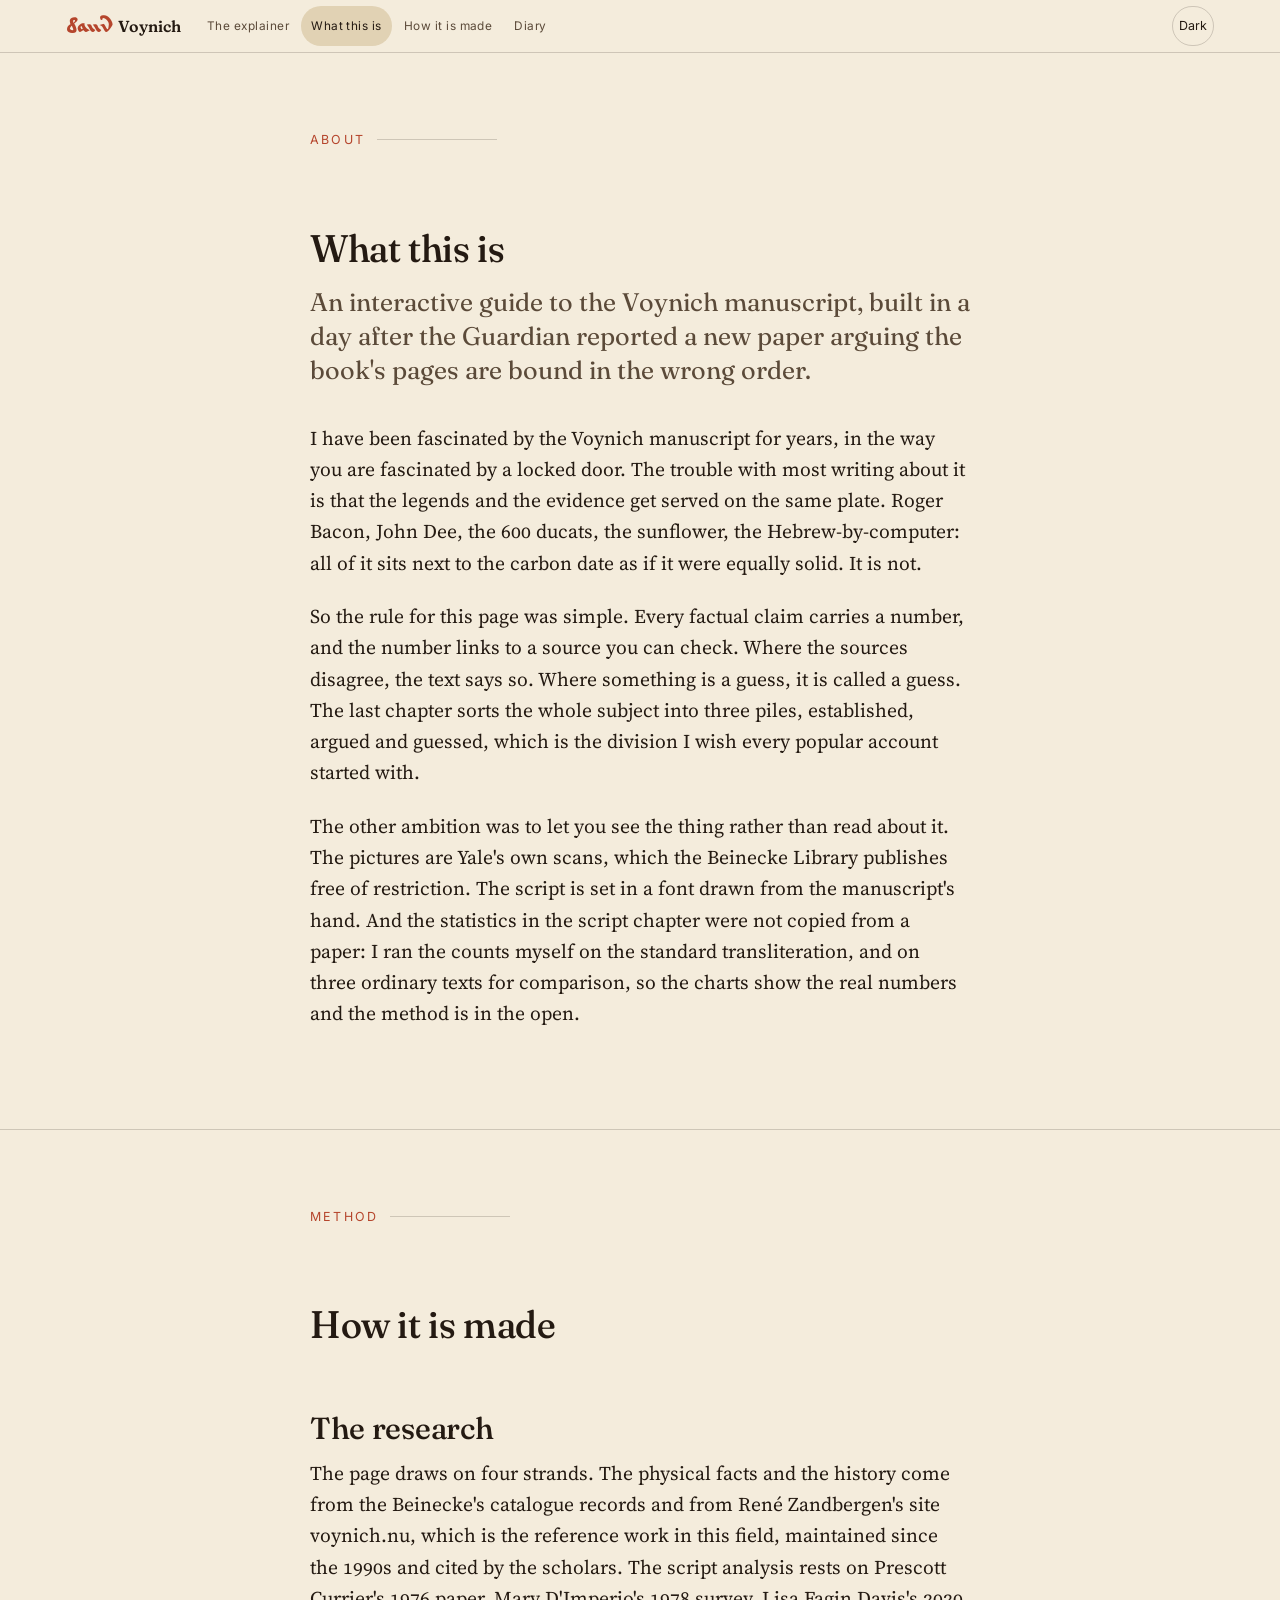
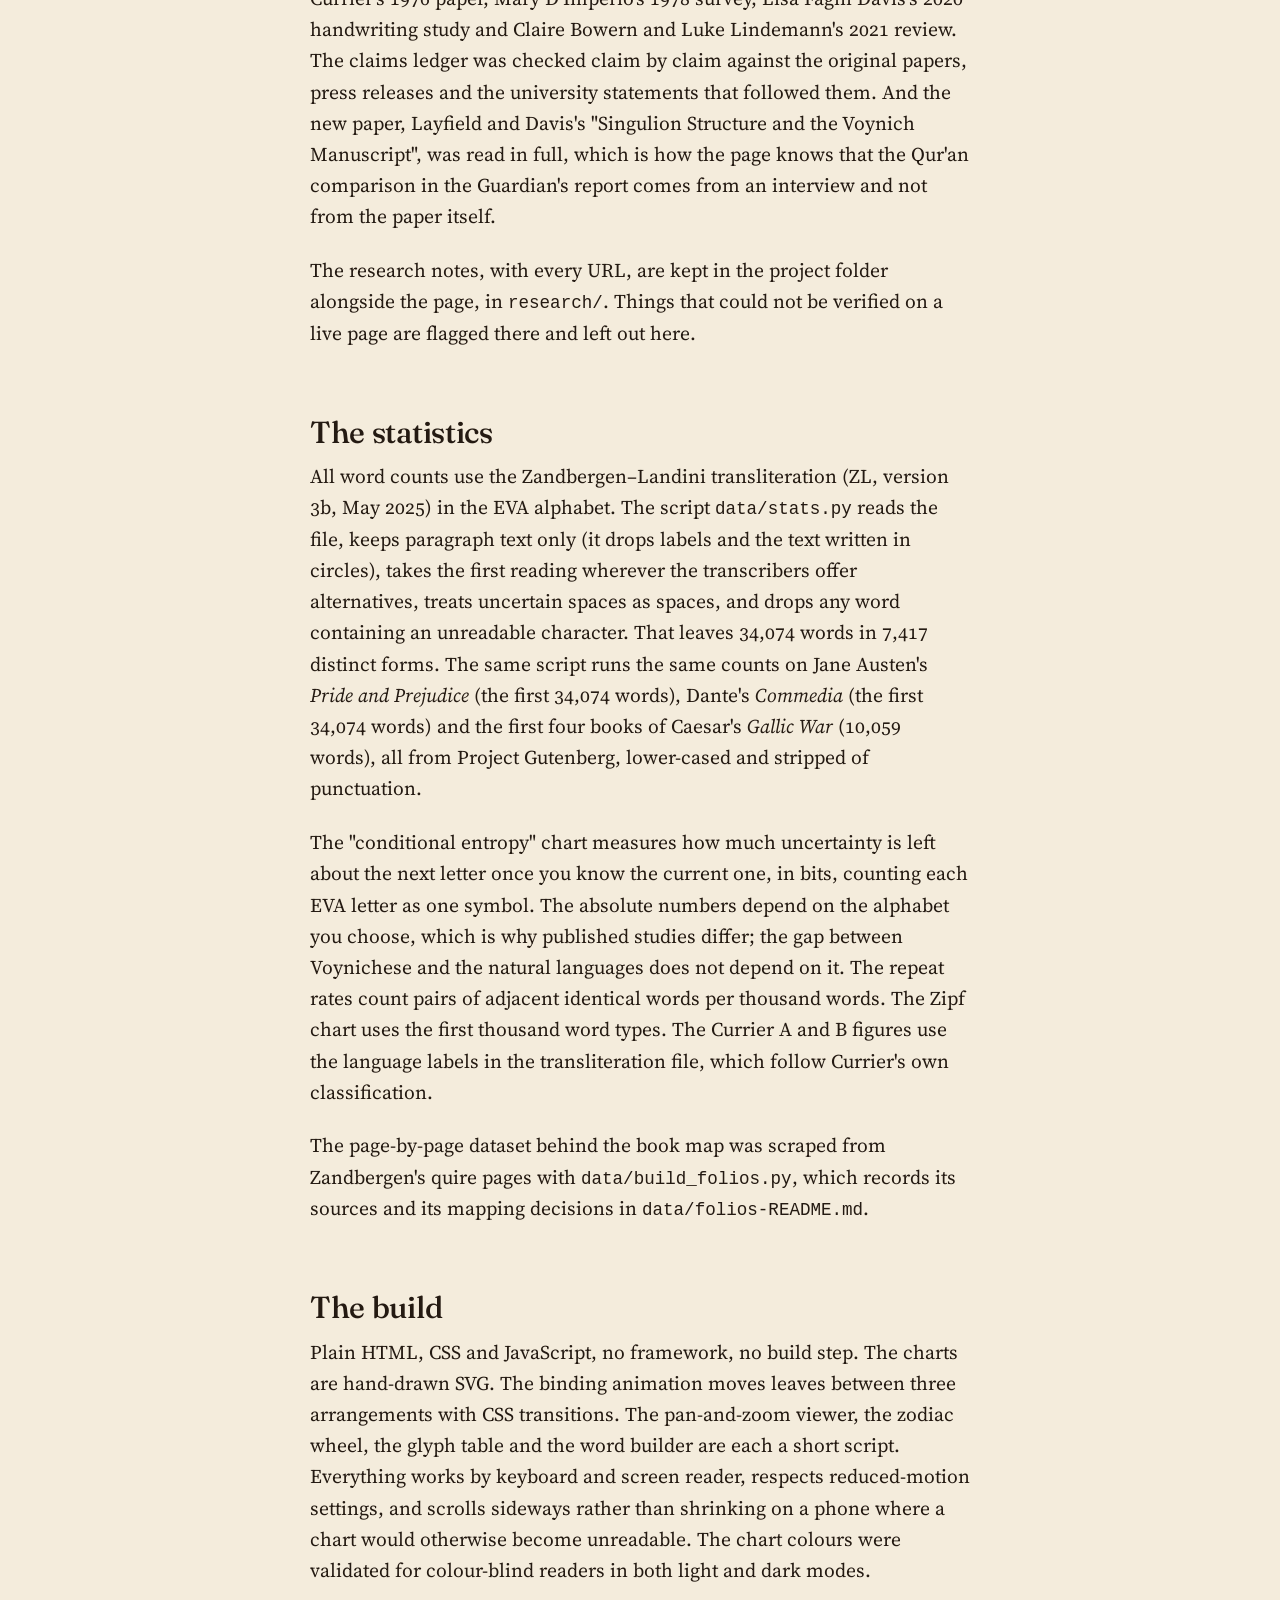
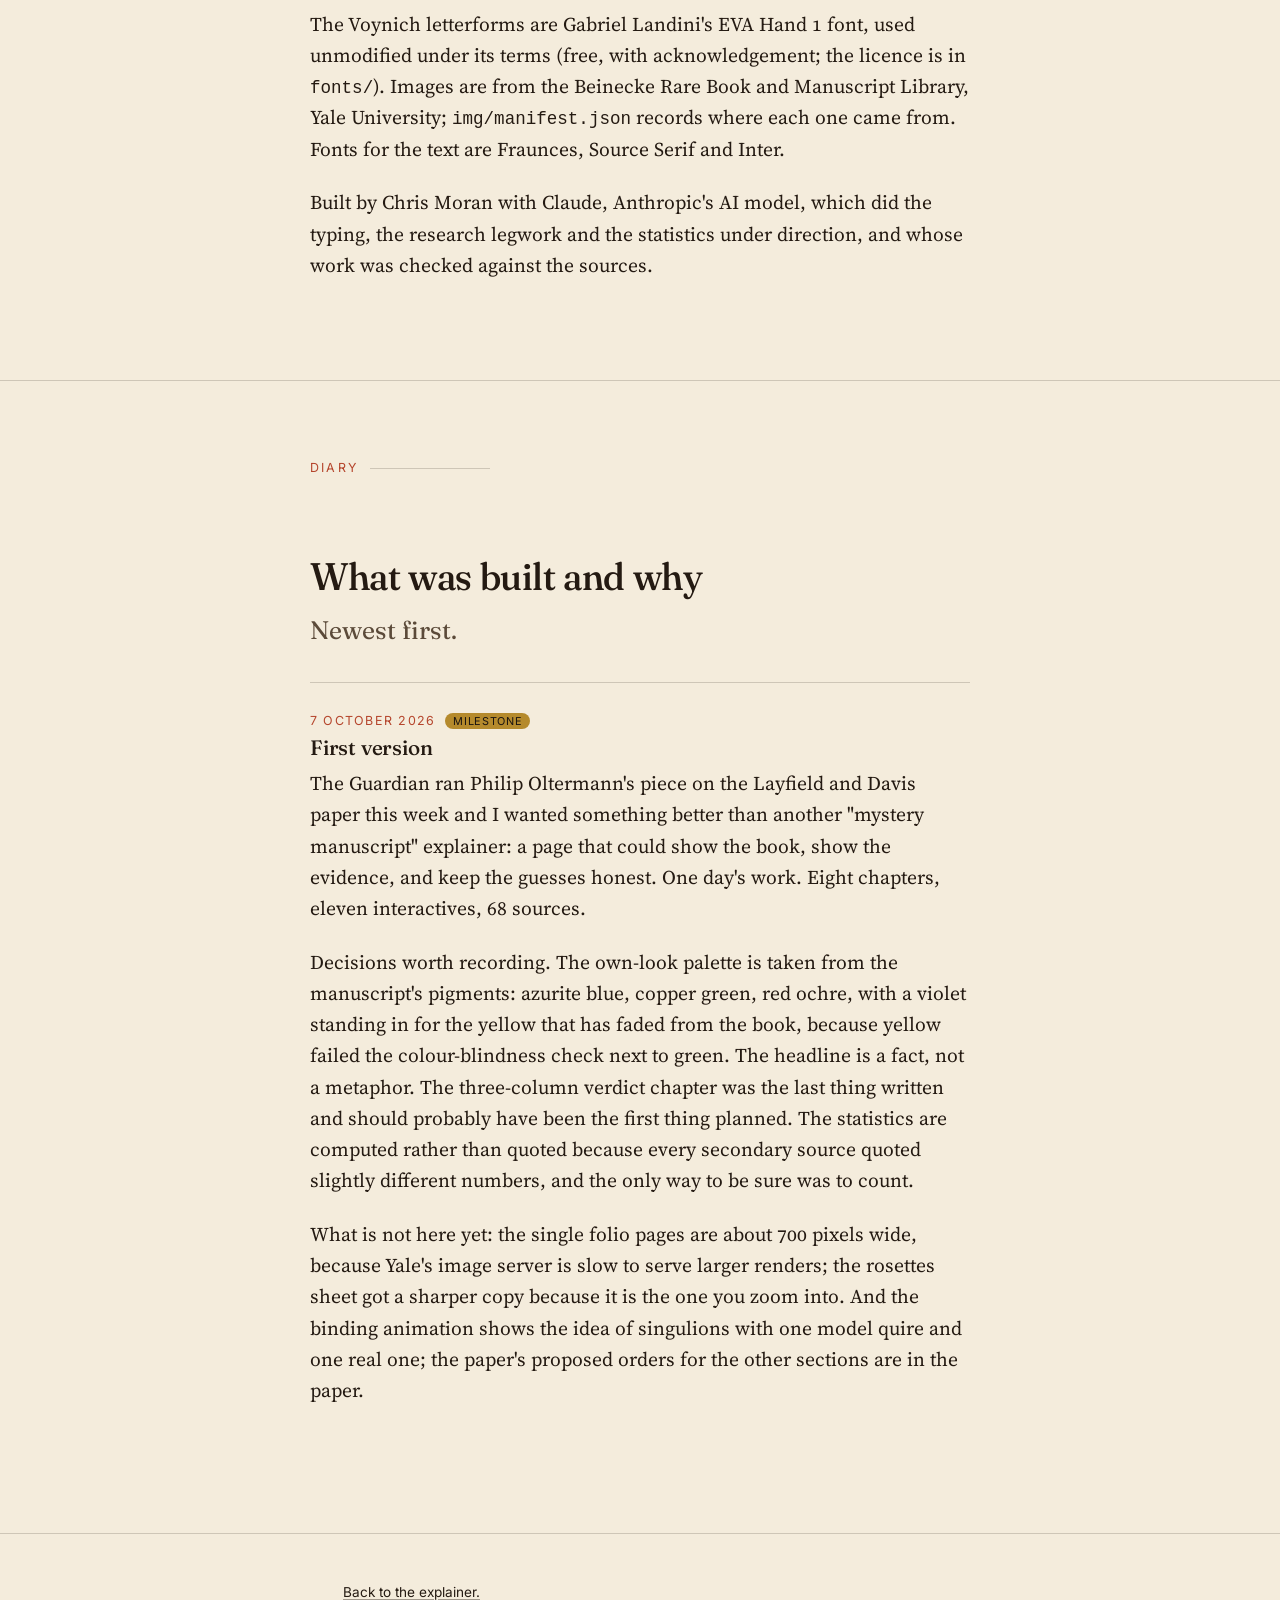
==== commit 791f702e: "Script chapter: sharper figures and a fairer account of repeated words Glyph counts from Davis and f" ====
--- a/about.html
+++ b/about.html
@@ -66,7 +66,7 @@
     <article class="entry milestone">
       <div class="date">7 October 2026</div>
       <h3>First version</h3>
-      <p>The Guardian ran Philip Oltermann's piece on the Layfield and Davis paper this week and I wanted something better than another "mystery manuscript" explainer: a page that could show the book, show the evidence, and keep the guesses honest. One day's work. Eight chapters, eleven interactives, 65 sources.</p>
+      <p>The Guardian ran Philip Oltermann's piece on the Layfield and Davis paper this week and I wanted something better than another "mystery manuscript" explainer: a page that could show the book, show the evidence, and keep the guesses honest. One day's work. Eight chapters, eleven interactives, 68 sources.</p>
       <p>Decisions worth recording. The own-look palette is taken from the manuscript's pigments: azurite blue, copper green, red ochre, with a violet standing in for the yellow that has faded from the book, because yellow failed the colour-blindness check next to green. The headline is a fact, not a metaphor. The three-column verdict chapter was the last thing written and should probably have been the first thing planned. The statistics are computed rather than quoted because every secondary source quoted slightly different numbers, and the only way to be sure was to count.</p>
       <p>What is not here yet: the single folio pages are about 700 pixels wide, because Yale's image server is slow to serve larger renders; the rosettes sheet got a sharper copy because it is the one you zoom into. And the binding animation shows the idea of singulions with one model quire and one real one; the paper's proposed orders for the other sections are in the paper.</p>
     </article>
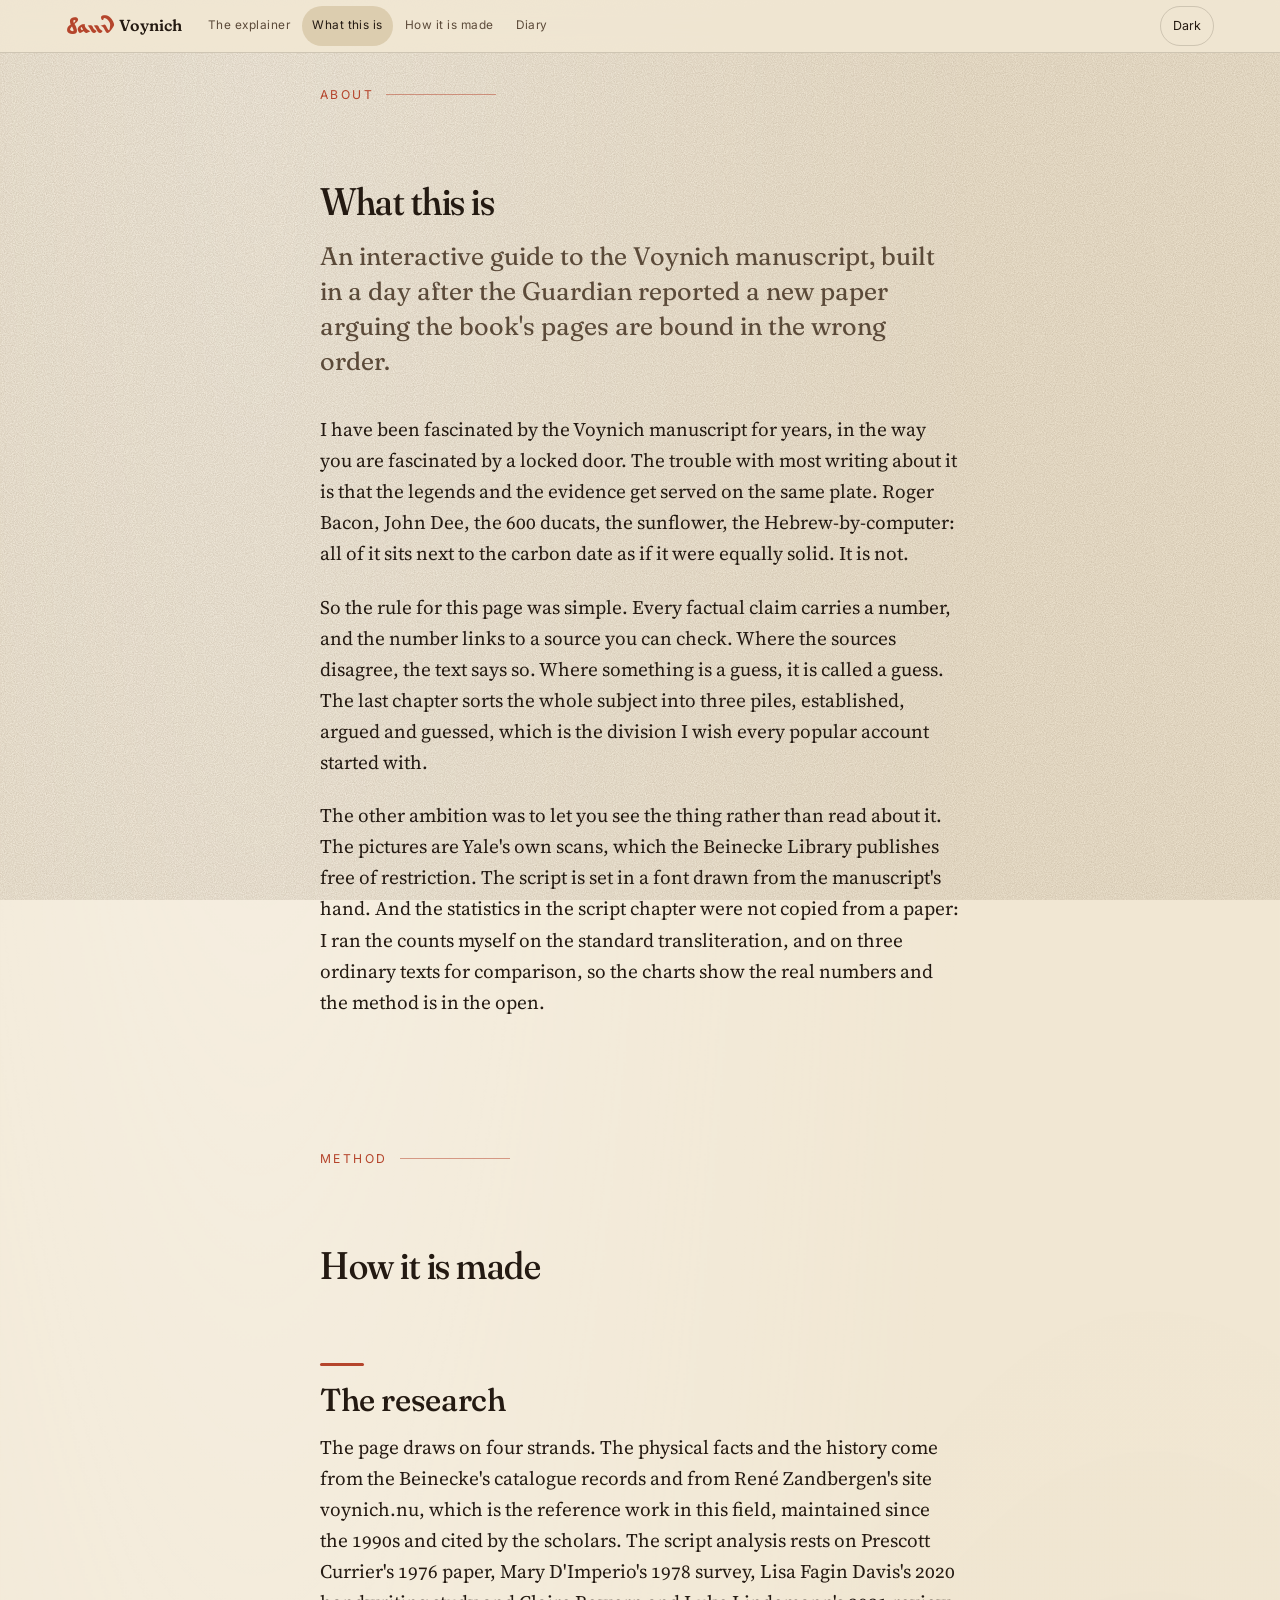
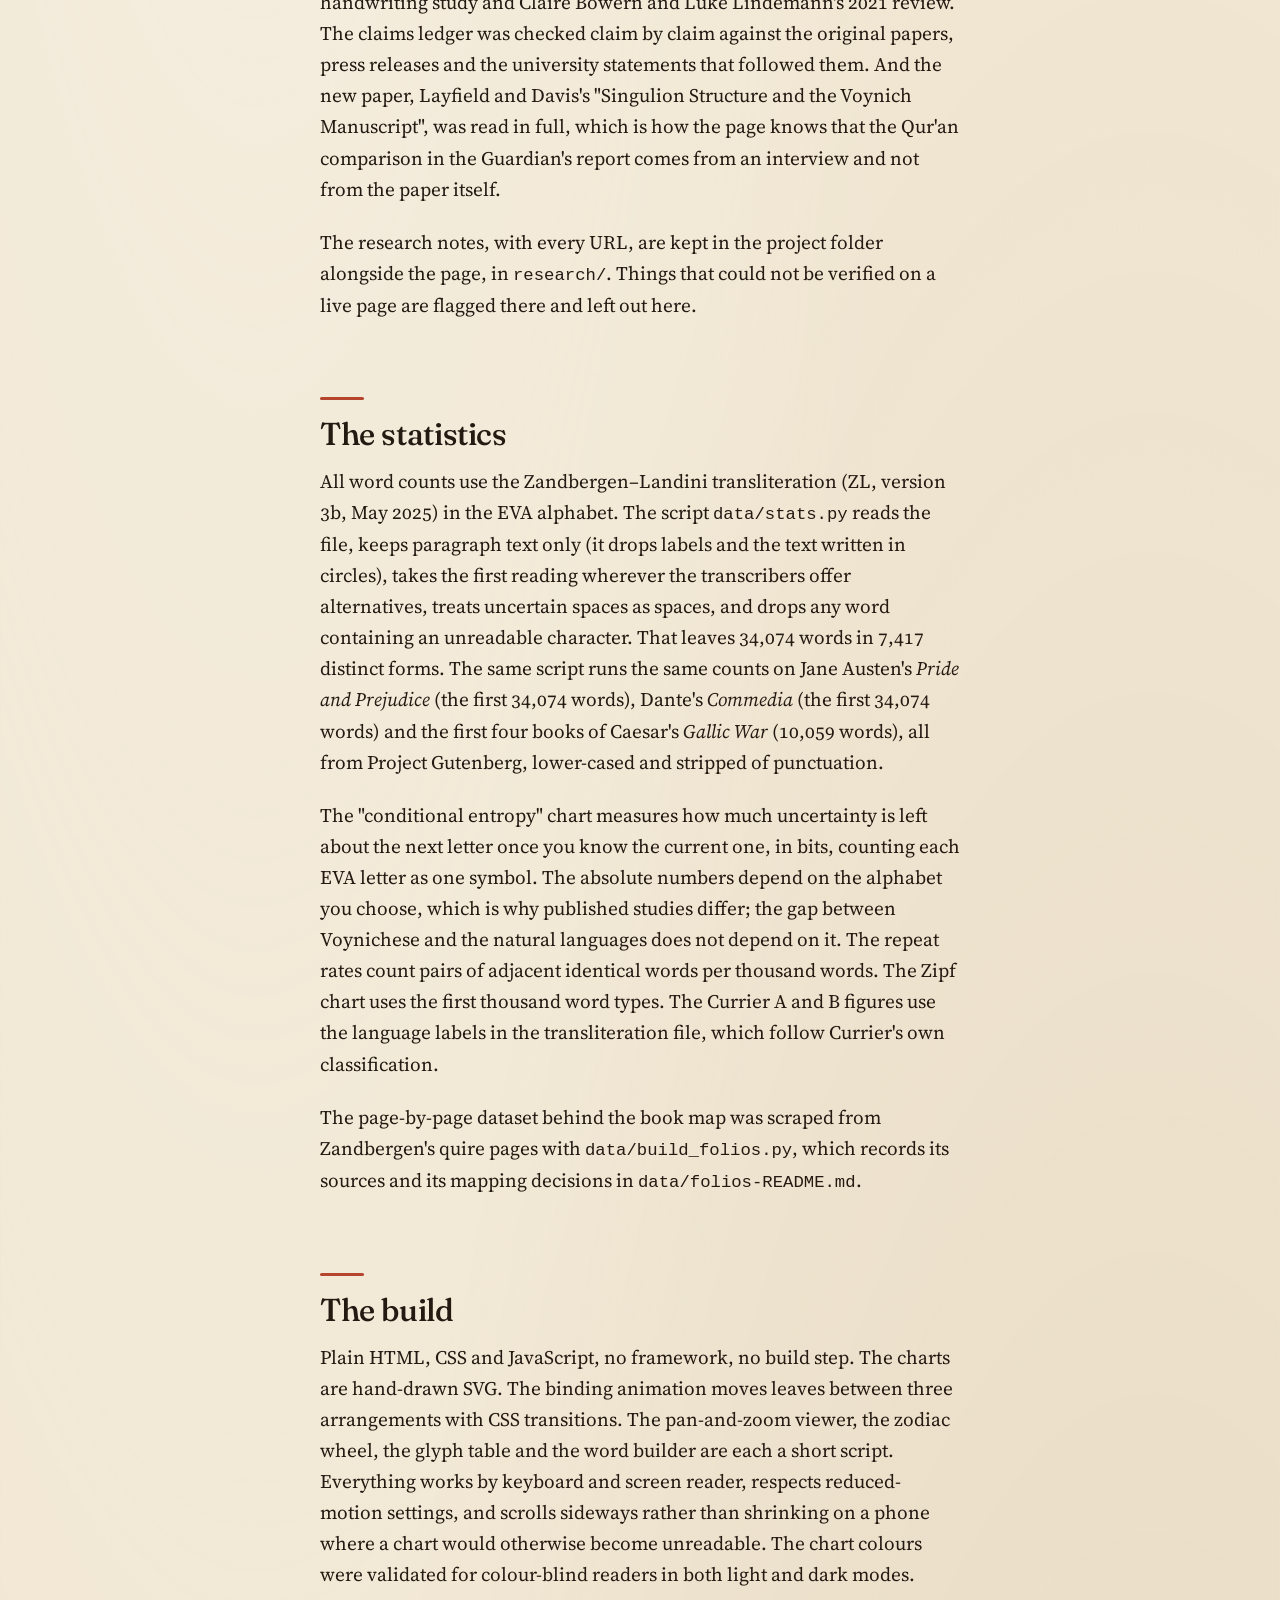
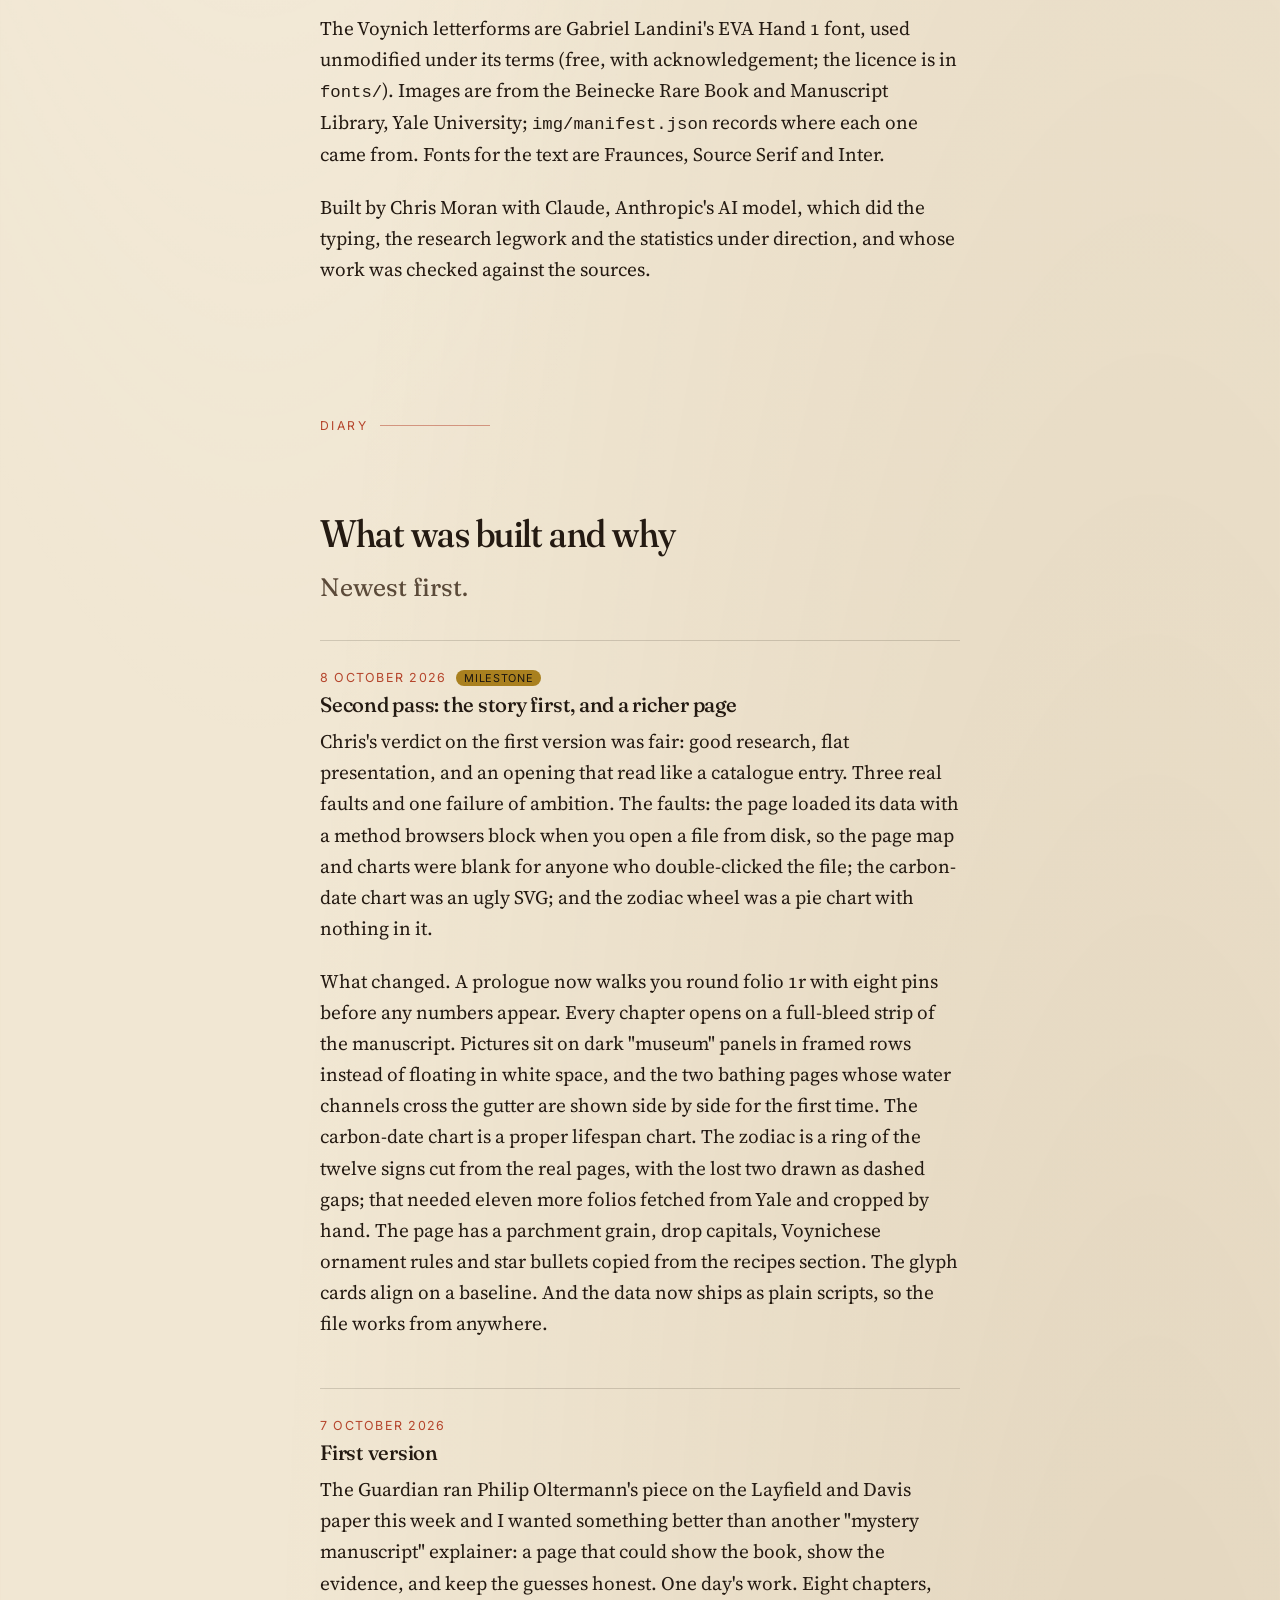
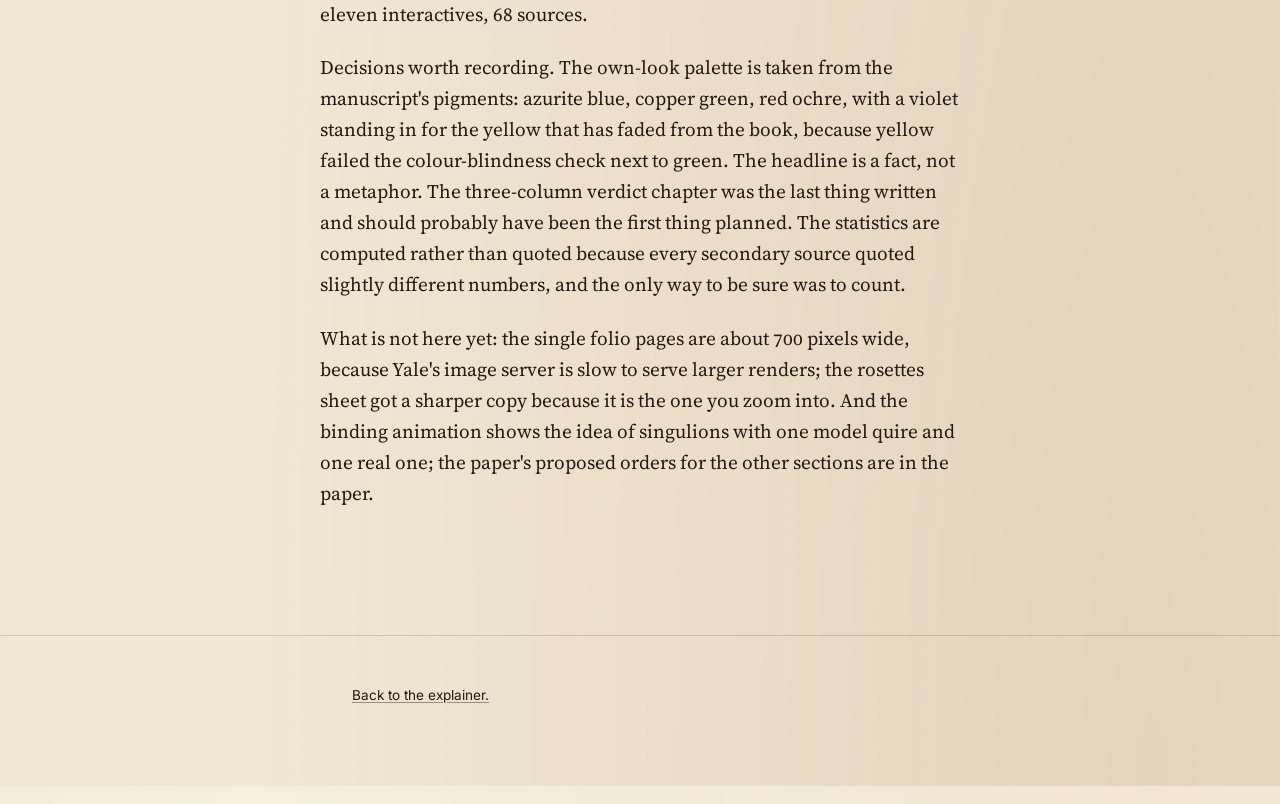
==== commit 851821bc: "Second pass: story-first opening and a richer design New prologue walking through folio 1r; full-ble" ====
--- a/about.html
+++ b/about.html
@@ -64,6 +64,12 @@
   </div>
   <div class="prose">
     <article class="entry milestone">
+      <div class="date">8 October 2026</div>
+      <h3>Second pass: the story first, and a richer page</h3>
+      <p>Chris's verdict on the first version was fair: good research, flat presentation, and an opening that read like a catalogue entry. Three real faults and one failure of ambition. The faults: the page loaded its data with a method browsers block when you open a file from disk, so the page map and charts were blank for anyone who double-clicked the file; the carbon-date chart was an ugly SVG; and the zodiac wheel was a pie chart with nothing in it.</p>
+      <p>What changed. A prologue now walks you round folio 1r with eight pins before any numbers appear. Every chapter opens on a full-bleed strip of the manuscript. Pictures sit on dark "museum" panels in framed rows instead of floating in white space, and the two bathing pages whose water channels cross the gutter are shown side by side for the first time. The carbon-date chart is a proper lifespan chart. The zodiac is a ring of the twelve signs cut from the real pages, with the lost two drawn as dashed gaps; that needed eleven more folios fetched from Yale and cropped by hand. The page has a parchment grain, drop capitals, Voynichese ornament rules and star bullets copied from the recipes section. The glyph cards align on a baseline. And the data now ships as plain scripts, so the file works from anywhere.</p>
+    </article>
+    <article class="entry">
       <div class="date">7 October 2026</div>
       <h3>First version</h3>
       <p>The Guardian ran Philip Oltermann's piece on the Layfield and Davis paper this week and I wanted something better than another "mystery manuscript" explainer: a page that could show the book, show the evidence, and keep the guesses honest. One day's work. Eight chapters, eleven interactives, 68 sources.</p>
--- a/css/style.css
+++ b/css/style.css
@@ -1,88 +1,50 @@
-/* The book no one can read — stylesheet
+/* Six centuries, not one sentence read: stylesheet, second pass.
    Own look: vellum, iron-gall ink and the manuscript's own pigments. */
 
-@font-face {
-  font-family: "EVA Hand";
-  src: url("../fonts/evaa.ttf") format("truetype");
-  font-display: swap;
-}
+@font-face { font-family: "EVA Hand"; src: url("../fonts/evaa.ttf") format("truetype"); font-display: swap; }
 
 :root {
   color-scheme: light;
-  --paper: #f4ecdc;
-  --paper-2: #ebdfc6;
-  --paper-3: #e1d2b4;
-  --ink: #241a12;
-  --ink-2: #5b4a39;
-  --ink-3: #8a7560;
-  --rule: rgba(36, 26, 18, 0.18);
-  --rule-strong: rgba(36, 26, 18, 0.4);
-  --azurite: #2f6fb5;
-  --copper: #4b8f2f;
-  --ochre: #b5452c;
-  --violet: #7b52c1;
-  --gold: #b58a2c;
-  --series-1: #b5452c;
-  --series-2: #2f6fb5;
-  --series-3: #4b8f2f;
-  --series-4: #7b52c1;
+  --paper: #f1e7d3; --paper-2: #e8dcc3; --paper-3: #dccdaf; --paper-deep: #cdbb95;
+  --ink: #241a12; --ink-2: #5b4a39; --ink-3: #8a7560;
+  --rule: rgba(36, 26, 18, 0.16); --rule-strong: rgba(36, 26, 18, 0.42);
+  --azurite: #2f6fb5; --copper: #4b8f2f; --ochre: #b5452c; --violet: #7b52c1; --gold: #a9801f;
+  --series-1: #b5452c; --series-2: #2f6fb5; --series-3: #4b8f2f; --series-4: #7b52c1;
+  --night: #1a1410; --night-2: #241c16; --vellum-on-night: #efe4cf; --vellum-dim: #c6b59b;
   --focus: #2f6fb5;
   --shadow: 0 18px 50px rgba(36, 26, 18, 0.22), 0 2px 6px rgba(36, 26, 18, 0.12);
+  --frame: 0 0 0 1px rgba(36,26,18,.25), 0 30px 60px -20px rgba(0,0,0,.6), 0 8px 18px -8px rgba(0,0,0,.5);
   --display: "Fraunces", "Iowan Old Style", Georgia, serif;
   --body: "Source Serif 4", "Iowan Old Style", Georgia, serif;
   --ui: "Inter", system-ui, -apple-system, "Segoe UI", sans-serif;
   --eva: "EVA Hand", serif;
-  --measure: 66ch;
-  --wide: 1180px;
-  --gutter: 16px;
+  --measure: 64ch; --wide: 1180px; --gutter: 16px;
   --ease: cubic-bezier(0.22, 0.61, 0.36, 1);
-}
-
+  --grain: url("data:image/svg+xml,%3Csvg xmlns='http://www.w3.org/2000/svg' width='300' height='300'%3E%3Cfilter id='n'%3E%3CfeTurbulence type='fractalNoise' baseFrequency='0.9' numOctaves='3' stitchTiles='stitch'/%3E%3CfeColorMatrix values='0 0 0 0 0.2 0 0 0 0 0.14 0 0 0 0 0.08 0 0 0 0.55 0'/%3E%3C/filter%3E%3Crect width='300' height='300' filter='url(%23n)'/%3E%3C/svg%3E");
+}
 @media (prefers-color-scheme: dark) {
   :root:not([data-theme="light"]) {
     color-scheme: dark;
-    --paper: #1a1410;
-    --paper-2: #241c16;
-    --paper-3: #30261d;
-    --ink: #efe4cf;
-    --ink-2: #c6b59b;
-    --ink-3: #9a8970;
-    --rule: rgba(239, 228, 207, 0.18);
-    --rule-strong: rgba(239, 228, 207, 0.4);
-    --azurite: #5f95dd;
-    --copper: #4f9a3e;
-    --ochre: #e0674a;
-    --violet: #9a7ad8;
-    --gold: #d4a84b;
-    --series-1: #e0674a;
-    --series-2: #5f95dd;
-    --series-3: #4f9a3e;
-    --series-4: #9a7ad8;
+    --paper: #1a1410; --paper-2: #241c16; --paper-3: #31271e; --paper-deep: #3d3126;
+    --ink: #efe4cf; --ink-2: #c6b59b; --ink-3: #9a8970;
+    --rule: rgba(239, 228, 207, 0.16); --rule-strong: rgba(239, 228, 207, 0.42);
+    --azurite: #5f95dd; --copper: #4f9a3e; --ochre: #e0674a; --violet: #9a7ad8; --gold: #d4a84b;
+    --series-1: #e0674a; --series-2: #5f95dd; --series-3: #4f9a3e; --series-4: #9a7ad8;
     --focus: #5f95dd;
     --shadow: 0 18px 50px rgba(0, 0, 0, 0.5), 0 2px 6px rgba(0, 0, 0, 0.4);
+    --frame: 0 0 0 1px rgba(239,228,207,.2), 0 30px 60px -20px rgba(0,0,0,.8), 0 8px 18px -8px rgba(0,0,0,.6);
   }
 }
 :root[data-theme="dark"] {
   color-scheme: dark;
-  --paper: #1a1410;
-  --paper-2: #241c16;
-  --paper-3: #30261d;
-  --ink: #efe4cf;
-  --ink-2: #c6b59b;
-  --ink-3: #9a8970;
-  --rule: rgba(239, 228, 207, 0.18);
-  --rule-strong: rgba(239, 228, 207, 0.4);
-  --azurite: #5f95dd;
-  --copper: #4f9a3e;
-  --ochre: #e0674a;
-  --violet: #9a7ad8;
-  --gold: #d4a84b;
-  --series-1: #e0674a;
-  --series-2: #5f95dd;
-  --series-3: #4f9a3e;
-  --series-4: #9a7ad8;
+  --paper: #1a1410; --paper-2: #241c16; --paper-3: #31271e; --paper-deep: #3d3126;
+  --ink: #efe4cf; --ink-2: #c6b59b; --ink-3: #9a8970;
+  --rule: rgba(239, 228, 207, 0.16); --rule-strong: rgba(239, 228, 207, 0.42);
+  --azurite: #5f95dd; --copper: #4f9a3e; --ochre: #e0674a; --violet: #9a7ad8; --gold: #d4a84b;
+  --series-1: #e0674a; --series-2: #5f95dd; --series-3: #4f9a3e; --series-4: #9a7ad8;
   --focus: #5f95dd;
   --shadow: 0 18px 50px rgba(0, 0, 0, 0.5), 0 2px 6px rgba(0, 0, 0, 0.4);
+  --frame: 0 0 0 1px rgba(239,228,207,.2), 0 30px 60px -20px rgba(0,0,0,.8), 0 8px 18px -8px rgba(0,0,0,.6);
 }
 
 /* ---------- base ---------- */
@@ -90,387 +52,363 @@
 html { scroll-behavior: smooth; -webkit-text-size-adjust: 100%; }
 @media (prefers-reduced-motion: reduce) { html { scroll-behavior: auto; } }
 body {
-  margin: 0;
-  background: var(--paper);
-  color: var(--ink);
-  font-family: var(--body);
-  font-size: clamp(1.05rem, 0.95rem + 0.4vw, 1.22rem);
-  line-height: 1.6;
-  overflow-x: hidden;
-  font-feature-settings: "liga", "kern", "onum";
-}
+  margin: 0; background: var(--paper); color: var(--ink);
+  background-image: radial-gradient(ellipse at 20% 0%, rgba(255,255,255,.35), transparent 50%), radial-gradient(ellipse at 90% 100%, rgba(120,80,30,.12), transparent 55%);
+  font-family: var(--body); font-size: clamp(1.05rem, 0.95rem + 0.4vw, 1.2rem); line-height: 1.62;
+  overflow-x: hidden; font-feature-settings: "liga", "kern", "onum"; position: relative;
+}
+/* parchment grain over everything, very faint */
+body::before { content: ""; position: fixed; inset: 0; background-image: var(--grain); opacity: .5; pointer-events: none; z-index: 0; mix-blend-mode: multiply; }
+:root[data-theme="dark"] body::before { opacity: .25; mix-blend-mode: screen; }
+@media (prefers-color-scheme: dark) { :root:not([data-theme="light"]) body::before { opacity: .25; mix-blend-mode: screen; } }
+body > * { position: relative; z-index: 1; }
 img { max-width: 100%; height: auto; display: block; }
-a { color: inherit; text-decoration-color: var(--rule-strong); text-underline-offset: 0.15em; }
+a { color: inherit; text-decoration-color: var(--rule-strong); text-underline-offset: 0.16em; }
 a:hover { text-decoration-color: currentColor; }
 :focus-visible { outline: 3px solid var(--focus); outline-offset: 3px; border-radius: 2px; }
 button { font: inherit; color: inherit; }
-.visually-hidden {
-  position: absolute !important; width: 1px; height: 1px; overflow: hidden;
-  clip: rect(0 0 0 0); clip-path: inset(50%); white-space: nowrap; border: 0; padding: 0; margin: -1px;
-}
-.skip {
-  position: absolute; left: var(--gutter); top: -60px; z-index: 100;
-  background: var(--ink); color: var(--paper); padding: 10px 14px; border-radius: 4px;
-  font-family: var(--ui); text-decoration: none;
-}
+.visually-hidden { position: absolute !important; width: 1px; height: 1px; overflow: hidden; clip: rect(0 0 0 0); clip-path: inset(50%); white-space: nowrap; border: 0; padding: 0; margin: -1px; }
+.skip { position: absolute; left: var(--gutter); top: -60px; z-index: 100; background: var(--ink); color: var(--paper); padding: 10px 14px; border-radius: 4px; font-family: var(--ui); text-decoration: none; }
 .skip:focus { top: 12px; }
 
-h1, h2, h3, h4 { font-family: var(--display); font-weight: 500; line-height: 1.1; margin: 0; letter-spacing: -0.01em; }
-h2 { font-size: clamp(1.9rem, 1.4rem + 2.2vw, 3.2rem); font-variation-settings: "opsz" 72, "SOFT" 40; }
-h3 { font-size: clamp(1.35rem, 1.1rem + 1vw, 1.9rem); margin-top: 2.2em; margin-bottom: 0.4em; }
-h4 { font-size: 1.1rem; margin-top: 1.6em; margin-bottom: 0.3em; font-family: var(--ui); font-weight: 600; letter-spacing: 0; text-transform: uppercase; font-size: 0.78rem; color: var(--ink-2); }
+h1, h2, h3, h4 { font-family: var(--display); font-weight: 500; line-height: 1.08; margin: 0; letter-spacing: -0.012em; }
+h2 { font-size: clamp(2rem, 1.4rem + 2.6vw, 3.6rem); font-variation-settings: "opsz" 96, "SOFT" 50; }
+h3 { font-size: clamp(1.4rem, 1.1rem + 1.1vw, 2rem); margin: 2.4em 0 .45em; font-variation-settings: "opsz" 48, "SOFT" 30; }
+h3::before { content: ""; display: block; width: 44px; height: 3px; background: var(--ochre); margin-bottom: .55em; border-radius: 2px; }
+h4 { font-family: var(--ui); font-weight: 700; letter-spacing: .12em; text-transform: uppercase; font-size: .74rem; color: var(--ink-2); margin: 1.6em 0 .4em; }
 p { margin: 0 0 1.15em; }
-p.lead { font-size: 1.18em; line-height: 1.5; color: var(--ink); }
-strong { font-weight: 600; }
-em { font-style: italic; }
-blockquote {
-  margin: 1.8em 0; padding: 0.2em 0 0.2em 1.2em; border-left: 3px solid var(--ochre);
-  font-family: var(--display); font-size: 1.25em; line-height: 1.35; font-style: italic; color: var(--ink);
-  font-variation-settings: "opsz" 36, "SOFT" 60, "WONK" 1;
-}
-blockquote cite { display: block; margin-top: 0.6em; font-size: 0.7em; font-style: normal; font-family: var(--ui); color: var(--ink-2); }
+p.lead { font-size: 1.18em; line-height: 1.5; }
+strong { font-weight: 600; } em { font-style: italic; }
+blockquote { margin: 2em 0; padding: .4em 0 .4em 1.3em; border-left: 3px solid var(--ochre); font-family: var(--display); font-size: 1.3em; line-height: 1.35; font-style: italic; font-variation-settings: "opsz" 36, "SOFT" 60, "WONK" 1; }
+blockquote cite { display: block; margin-top: .6em; font-size: .62em; font-style: normal; font-family: var(--ui); color: var(--ink-2); letter-spacing: .04em; }
 hr { border: 0; border-top: 1px solid var(--rule); margin: 3em auto; width: min(100%, var(--measure)); }
-ul, ol { padding-left: 1.3em; }
-li { margin-bottom: 0.4em; }
-code, .mono { font-family: ui-monospace, "SF Mono", Menlo, monospace; font-size: 0.9em; }
-.eva { font-family: var(--eva); font-size: 1.35em; line-height: 1.3; letter-spacing: 0.02em; }
-.small { font-size: 0.85em; color: var(--ink-2); font-family: var(--ui); line-height: 1.45; }
+ul, ol { padding-left: 1.3em; } li { margin-bottom: .45em; }
+code, .mono { font-family: ui-monospace, "SF Mono", Menlo, monospace; font-size: .9em; }
+.eva { font-family: var(--eva); font-size: 1.35em; line-height: 1.3; letter-spacing: .02em; }
+.small { font-size: .84em; color: var(--ink-2); font-family: var(--ui); line-height: 1.5; }
 .ui { font-family: var(--ui); }
 
+/* drop cap on the first paragraph of each chapter */
+.drop::first-letter { font-family: var(--display); font-weight: 600; font-size: 3.9em; line-height: .78; float: left; margin: .08em .12em 0 0; color: var(--ochre); font-variation-settings: "opsz" 144, "SOFT" 80, "WONK" 1; }
+
+/* star bullets, after the recipes section */
+ul.stars { list-style: none; padding-left: 1.6em; }
+ul.stars li { position: relative; }
+ul.stars li::before { content: ""; position: absolute; left: -1.6em; top: .32em; width: 1em; height: 1em; background: var(--ochre); -webkit-mask: url("data:image/svg+xml,%3Csvg xmlns='http://www.w3.org/2000/svg' viewBox='0 0 24 24'%3E%3Cpath d='M12 1l2.3 6.2 6.6.3-5.2 4.1 1.8 6.4L12 14.3 6.5 18l1.8-6.4L3.1 7.5l6.6-.3z'/%3E%3C/svg%3E") center/contain no-repeat; mask: url("data:image/svg+xml,%3Csvg xmlns='http://www.w3.org/2000/svg' viewBox='0 0 24 24'%3E%3Cpath d='M12 1l2.3 6.2 6.6.3-5.2 4.1 1.8 6.4L12 14.3 6.5 18l1.8-6.4L3.1 7.5l6.6-.3z'/%3E%3C/svg%3E") center/contain no-repeat; }
+
+/* ornament rule in Voynichese */
+.orn { display: flex; align-items: center; gap: 18px; width: min(100% - 2 * var(--gutter), var(--measure)); margin: 2.6em auto; color: var(--ink-3); font-family: var(--eva); font-size: 1.5rem; letter-spacing: .08em; user-select: none; }
+.orn::before, .orn::after { content: ""; flex: 1; height: 1px; background: var(--rule-strong); opacity: .6; }
+
 /* ---------- citations ---------- */
-sup.cite { font-size: 0.6em; line-height: 0; vertical-align: 0.45em; margin-left: 0.1em; }
-sup.cite a {
-  text-decoration: none; color: var(--azurite); font-family: var(--ui); font-weight: 600;
-  padding: 0.1em 0.25em; border-radius: 3px;
-}
+sup.cite { font-size: .58em; line-height: 0; vertical-align: .5em; margin-left: .08em; }
+sup.cite a { text-decoration: none; color: var(--azurite); font-family: var(--ui); font-weight: 600; padding: .1em .25em; border-radius: 3px; }
 sup.cite a:hover, sup.cite a:focus-visible { background: var(--paper-3); }
-.cite-pop {
-  position: absolute; z-index: 60; max-width: min(340px, calc(100vw - 2 * var(--gutter)));
-  background: var(--ink); color: var(--paper); padding: 10px 12px; border-radius: 6px;
-  font-family: var(--ui); font-size: 0.8rem; line-height: 1.4; box-shadow: var(--shadow);
-  pointer-events: none; opacity: 0; transform: translateY(4px); transition: opacity 0.15s, transform 0.15s;
-}
-.cite-pop.show { opacity: 1; transform: none; }
-.cite-pop b { color: var(--gold); }
+.cite-pop { position: absolute; z-index: 60; max-width: min(340px, calc(100vw - 2 * var(--gutter))); background: var(--night); color: var(--vellum-on-night); padding: 10px 12px; border-radius: 6px; font-family: var(--ui); font-size: .8rem; line-height: 1.4; box-shadow: var(--shadow); pointer-events: none; opacity: 0; transform: translateY(4px); transition: opacity .15s, transform .15s; }
+.cite-pop.show { opacity: 1; transform: none; } .cite-pop b { color: #d4a84b; }
 
 /* ---------- layout ---------- */
 .prose { width: min(100% - 2 * var(--gutter), var(--measure)); margin-inline: auto; }
 .wide { width: min(100% - 2 * var(--gutter), var(--wide)); margin-inline: auto; }
-.bleed { width: 100%; }
-.chapter { padding: clamp(3rem, 6vw, 7rem) 0; position: relative; }
-.chapter + .chapter { border-top: 1px solid var(--rule); }
+.chapter { padding: 0 0 clamp(3rem, 6vw, 6rem); position: relative; }
 .chapter-head { width: min(100% - 2 * var(--gutter), var(--measure)); margin: 0 auto 2.2rem; }
-.chapter-num {
-  font-family: var(--ui); font-size: 0.78rem; letter-spacing: 0.18em; text-transform: uppercase;
-  color: var(--ochre); margin-bottom: 0.8rem; display: flex; align-items: center; gap: 12px;
-}
-.chapter-num::after { content: ""; height: 1px; flex: 1; background: var(--rule); max-width: 120px; }
-.chapter-head p.standfirst { font-family: var(--display); font-size: 1.3em; line-height: 1.35; margin-top: 1rem; color: var(--ink-2); font-variation-settings: "opsz" 30; }
+.chapter-num { font-family: var(--ui); font-size: .76rem; letter-spacing: .2em; text-transform: uppercase; color: var(--ochre); margin-bottom: .9rem; display: flex; align-items: center; gap: 12px; }
+.chapter-num::after { content: ""; height: 1px; flex: 1; background: currentColor; max-width: 110px; opacity: .5; }
+p.standfirst { font-family: var(--display); font-size: 1.32em; line-height: 1.38; margin-top: 1rem; color: var(--ink-2); font-variation-settings: "opsz" 30, "SOFT" 40; }
+
+/* chapter opener: a full-bleed strip of the manuscript with the title over it */
+.opener { position: relative; min-height: clamp(380px, 56vh, 620px); display: grid; align-items: end; overflow: hidden; background: var(--night); color: var(--vellum-on-night); margin-bottom: clamp(2.4rem, 5vw, 4.5rem); isolation: isolate; }
+.opener img { position: absolute; inset: 0; width: 100%; height: 100%; object-fit: cover; object-position: var(--pos, center); opacity: .78; filter: saturate(.85) contrast(1.02); z-index: -2; transform: scale(1.02); }
+.opener::after { content: ""; position: absolute; inset: 0; z-index: -1; background: linear-gradient(180deg, rgba(26,20,16,.35) 0%, rgba(26,20,16,.05) 30%, rgba(26,20,16,.82) 75%, rgba(26,20,16,.97) 100%); }
+.opener .inner { width: min(100% - 2 * var(--gutter), var(--wide)); margin-inline: auto; padding: 22vh 0 2.6rem; }
+.opener .chapter-num { color: #d4a84b; }
+.opener h2 { max-width: 20ch; color: #f3eadb; text-shadow: 0 2px 30px rgba(0,0,0,.5); }
+.opener p.standfirst { color: #d9ccb3; max-width: 58ch; }
+.opener .credit { position: absolute; right: var(--gutter); bottom: 10px; font-family: var(--ui); font-size: .66rem; letter-spacing: .06em; color: rgba(239,228,207,.55); text-transform: uppercase; }
 
 /* ---------- top bar / nav ---------- */
-.topbar {
-  position: sticky; top: 0; z-index: 50; background: color-mix(in srgb, var(--paper) 88%, transparent);
-  backdrop-filter: blur(10px); -webkit-backdrop-filter: blur(10px); border-bottom: 1px solid var(--rule);
-}
+.topbar { position: sticky; top: 0; z-index: 50; background: color-mix(in srgb, var(--paper) 90%, transparent); backdrop-filter: blur(10px); -webkit-backdrop-filter: blur(10px); border-bottom: 1px solid var(--rule); }
 .topbar .inner { display: flex; align-items: center; gap: 12px; padding: 0 var(--gutter); height: 52px; width: min(100%, var(--wide)); margin-inline: auto; }
-.brand { font-family: var(--display); font-weight: 600; font-size: 1rem; text-decoration: none; white-space: nowrap; font-variation-settings: "SOFT" 60; }
-.brand .eva { font-size: 1.2em; margin-right: 6px; color: var(--ochre); }
+.brand { font-family: var(--display); font-weight: 600; font-size: 1rem; text-decoration: none; white-space: nowrap; font-variation-settings: "SOFT" 60; display: inline-flex; align-items: center; }
+.brand .eva { font-size: 1.25em; margin-right: 6px; color: var(--ochre); }
 .chapnav { display: flex; gap: 2px; overflow-x: auto; scrollbar-width: none; flex: 1; margin: 0 4px; }
 .chapnav::-webkit-scrollbar { display: none; }
-.chapnav a {
-  font-family: var(--ui); font-size: 0.74rem; letter-spacing: 0.04em; text-decoration: none; white-space: nowrap;
-  padding: 8px 10px; border-radius: 999px; color: var(--ink-2); min-height: 40px; display: inline-flex; align-items: center;
-}
+.chapnav a { font-family: var(--ui); font-size: .74rem; letter-spacing: .04em; text-decoration: none; white-space: nowrap; padding: 8px 10px; border-radius: 999px; color: var(--ink-2); min-height: 40px; display: inline-flex; align-items: center; }
 .chapnav a[aria-current="true"] { background: var(--paper-3); color: var(--ink); }
 .chapnav a:hover { color: var(--ink); }
-.iconbtn {
-  min-width: 40px; min-height: 40px; border: 1px solid var(--rule); background: transparent; border-radius: 999px;
-  cursor: pointer; display: inline-grid; place-items: center; font-family: var(--ui); font-size: 0.78rem;
-}
+.iconbtn { min-width: 40px; min-height: 40px; border: 1px solid var(--rule); background: transparent; border-radius: 999px; cursor: pointer; display: inline-grid; place-items: center; font-family: var(--ui); font-size: .78rem; padding: 0 12px; }
 .iconbtn:hover { background: var(--paper-3); }
-.progress { position: absolute; left: 0; bottom: -1px; height: 2px; width: 0; background: var(--ochre); transition: width 0.1s linear; }
+.progress { position: absolute; left: 0; bottom: -1px; height: 2px; width: 0; background: var(--ochre); transition: width .1s linear; }
 @media (prefers-reduced-motion: reduce) { .progress { transition: none; } }
 
 /* ---------- hero ---------- */
-.hero {
-  position: relative; min-height: 92vh; display: grid; align-items: end; overflow: hidden; isolation: isolate;
-  background: #1a1410; color: #efe4cf;
-}
-.hero-img {
-  position: absolute; inset: 0; z-index: -2; width: 100%; height: 100%; object-fit: cover; object-position: center 30%;
-  opacity: 0.72; filter: saturate(0.9) contrast(1.05);
-  transform-origin: 50% 40%;
-}
+.hero { position: relative; min-height: 94vh; display: grid; align-items: end; overflow: hidden; isolation: isolate; background: var(--night); color: var(--vellum-on-night); }
+.hero-img { position: absolute; inset: 0; z-index: -2; width: 100%; height: 100%; object-fit: cover; object-position: center 28%; opacity: .75; filter: saturate(.9) contrast(1.05); transform-origin: 50% 40%; }
 .hero-img.animate { animation: drift 40s ease-in-out infinite alternate; }
 @keyframes drift { from { transform: scale(1.04) translateY(0); } to { transform: scale(1.14) translateY(-2.5%); } }
 @media (prefers-reduced-motion: reduce) { .hero-img.animate { animation: none; } }
-.hero::after {
-  content: ""; position: absolute; inset: 0; z-index: -1;
-  background: linear-gradient(180deg, rgba(26,20,16,0.45) 0%, rgba(26,20,16,0.1) 35%, rgba(26,20,16,0.85) 78%, #1a1410 100%);
-}
+.hero::after { content: ""; position: absolute; inset: 0; z-index: -1; background: linear-gradient(180deg, rgba(26,20,16,.45) 0%, rgba(26,20,16,.08) 35%, rgba(26,20,16,.86) 78%, var(--night) 100%); }
 .hero .inner { width: min(100% - 2 * var(--gutter), var(--wide)); margin-inline: auto; padding: 18vh 0 7vh; }
-.hero .kicker { font-family: var(--ui); letter-spacing: 0.2em; text-transform: uppercase; font-size: 0.78rem; color: #d4a84b; margin-bottom: 1.2rem; }
-.hero h1 {
-  font-size: clamp(2.6rem, 2rem + 5.5vw, 7rem); font-weight: 400; line-height: 0.98; max-width: 14ch;
-  font-variation-settings: "opsz" 144, "SOFT" 70, "WONK" 1; letter-spacing: -0.02em;
-}
+.hero .kicker { font-family: var(--ui); letter-spacing: .22em; text-transform: uppercase; font-size: .76rem; color: #d4a84b; margin-bottom: 1.2rem; }
+.hero h1 { font-size: clamp(2.7rem, 2rem + 5.6vw, 7.2rem); font-weight: 400; line-height: .98; max-width: 14ch; font-variation-settings: "opsz" 144, "SOFT" 70, "WONK" 1; letter-spacing: -.02em; }
 .hero h1 em { font-style: italic; color: #d4a84b; }
-.hero .dek { max-width: 46ch; font-size: clamp(1.1rem, 1rem + 0.6vw, 1.4rem); line-height: 1.45; margin-top: 1.6rem; color: #e7dcc4; font-family: var(--display); font-variation-settings: "opsz" 30; }
-.hero .byline { margin-top: 1.6rem; font-family: var(--ui); font-size: 0.82rem; color: #c6b59b; display: flex; gap: 1.4em; flex-wrap: wrap; }
-.hero .eva-strip {
-  position: absolute; right: var(--gutter); top: 20vh; writing-mode: vertical-rl; font-family: var(--eva); font-size: 1.6rem;
-  color: rgba(239,228,207,0.35); letter-spacing: 0.1em; user-select: none;
-}
+.hero .dek { max-width: 46ch; font-size: clamp(1.1rem, 1rem + .6vw, 1.4rem); line-height: 1.45; margin-top: 1.6rem; color: #e7dcc4; font-family: var(--display); font-variation-settings: "opsz" 30; }
+.hero .byline { margin-top: 1.6rem; font-family: var(--ui); font-size: .8rem; color: #c6b59b; display: flex; gap: 1.4em; flex-wrap: wrap; }
+.hero .eva-strip { position: absolute; right: var(--gutter); top: 18vh; writing-mode: vertical-rl; font-family: var(--eva); font-size: 1.6rem; color: rgba(239,228,207,.32); letter-spacing: .1em; user-select: none; }
 @media (max-width: 700px) { .hero .eva-strip { display: none; } .hero { min-height: 86vh; } }
-.hero .cue { position: absolute; left: 50%; bottom: 18px; transform: translateX(-50%); font-family: var(--ui); font-size: 0.72rem; letter-spacing: 0.2em; text-transform: uppercase; color: #c6b59b; }
-
-/* ---------- figures ---------- */
-figure { margin: 2.4em 0; }
-figure.frame img { border-radius: 4px; box-shadow: var(--shadow); background: var(--paper-2); }
-figcaption { font-family: var(--ui); font-size: 0.8rem; line-height: 1.45; color: var(--ink-2); margin-top: 0.8em; }
-figcaption b { color: var(--ink); font-weight: 600; }
-.figrow { display: grid; gap: 20px; grid-template-columns: repeat(auto-fit, minmax(240px, 1fr)); align-items: start; }
-.figrow figure { margin: 0; }
-.folio-strip { display: grid; grid-template-columns: repeat(auto-fit, minmax(150px, 1fr)); gap: 14px; }
-.folio-strip figure { margin: 0; }
-.folio-strip img { aspect-ratio: 3 / 4; object-fit: cover; object-position: top; }
-
-/* annotated image with pins */
-.annot { position: relative; display: block; max-width: 760px; margin-inline: auto; }
-.annot img { width: 100%; border-radius: 4px; box-shadow: var(--shadow); }
-.pin {
-  position: absolute; width: 36px; height: 36px; margin: -18px 0 0 -18px; border-radius: 50%;
-  border: 2px solid #efe4cf; background: var(--ochre); color: #fff; font-family: var(--ui); font-weight: 700; font-size: 0.85rem;
-  display: grid; place-items: center; cursor: pointer; box-shadow: 0 2px 10px rgba(0,0,0,0.35); padding: 0;
-}
-.pin[aria-expanded="true"] { background: var(--azurite); transform: scale(1.1); }
-.pin-notes { list-style: none; padding: 0; margin: 1em auto 0; max-width: 760px; display: grid; gap: 8px; grid-template-columns: repeat(auto-fit, minmax(220px, 1fr)); }
-.pin-notes li { font-family: var(--ui); font-size: 0.85rem; line-height: 1.45; padding: 10px 12px; border: 1px solid var(--rule); border-radius: 6px; background: var(--paper-2); }
-.pin-notes li.active { border-color: var(--azurite); box-shadow: inset 0 0 0 1px var(--azurite); }
-.pin-notes b { display: inline-grid; place-items: center; width: 22px; height: 22px; border-radius: 50%; background: var(--ochre); color: #fff; font-size: 0.75rem; margin-right: 6px; }
+.hero .cue { position: absolute; left: 50%; bottom: 18px; transform: translateX(-50%); font-family: var(--ui); font-size: .7rem; letter-spacing: .22em; text-transform: uppercase; color: #c6b59b; }
+
+/* ---------- museum panels for pictures ---------- */
+.museum { background: var(--night); color: var(--vellum-on-night); padding: clamp(1.6rem, 4vw, 3.2rem) 0; margin: 2.4em 0; position: relative; }
+.museum::before { content: ""; position: absolute; inset: 0; background: radial-gradient(ellipse at 50% 0%, rgba(255,235,200,.08), transparent 60%); pointer-events: none; }
+.museum .inner { width: min(100% - 2 * var(--gutter), var(--wide)); margin-inline: auto; position: relative; }
+.museum .shelf { display: grid; gap: clamp(16px, 3vw, 36px); grid-template-columns: repeat(var(--cols, 3), 1fr); align-items: start; }
+.museum figure { margin: 0; }
+.museum figure img { box-shadow: var(--frame); border-radius: 3px; background: #2a211a; width: 100%; }
+.museum figcaption { font-family: var(--ui); font-size: .8rem; line-height: 1.5; color: var(--vellum-dim); margin-top: .9em; }
+.museum figcaption b { color: var(--vellum-on-night); font-weight: 600; }
+.museum sup.cite a { color: #d4a84b; } .museum sup.cite a:hover { background: rgba(255,255,255,.08); }
+.museum .note { font-family: var(--ui); font-size: .78rem; color: rgba(239,228,207,.55); margin-top: 1.4em; }
+.museum.pair .shelf { --cols: 2; max-width: 900px; margin-inline: auto; }
+.museum.single .shelf { --cols: 1; max-width: 820px; margin-inline: auto; }
+.museum.portrait .shelf { grid-template-columns: minmax(220px, 300px) 1fr; align-items: center; }
+.museum.portrait .text { font-family: var(--body); font-size: 1.02em; line-height: 1.6; color: #e7dcc4; }
+.museum.portrait .text p { margin-bottom: 1em; }
+@media (max-width: 760px) { .museum .shelf, .museum.pair .shelf, .museum.portrait .shelf { grid-template-columns: 1fr 1fr; } .museum.single .shelf, .museum.portrait .shelf { grid-template-columns: 1fr; } }
+@media (max-width: 480px) { .museum .shelf, .museum.pair .shelf { grid-template-columns: 1fr; } }
+
+/* annotated image with pins, on a dark panel; notes beside it on desktop */
+.walk { display: grid; gap: clamp(16px, 3vw, 40px); grid-template-columns: minmax(0, 7fr) minmax(260px, 5fr); align-items: start; }
+@media (max-width: 860px) { .walk { grid-template-columns: 1fr; } }
+.annot { position: relative; display: block; }
+.annot img { width: 100%; border-radius: 3px; box-shadow: var(--frame); }
+.pin { position: absolute; width: 34px; height: 34px; margin: -17px 0 0 -17px; border-radius: 50%; border: 2px solid #f3eadb; background: var(--ochre); color: #fff; font-family: var(--ui); font-weight: 700; font-size: .82rem; display: grid; place-items: center; cursor: pointer; box-shadow: 0 2px 10px rgba(0,0,0,.45); padding: 0; transition: transform .15s var(--ease); }
+.pin:hover { transform: scale(1.12); }
+.pin[aria-expanded="true"] { background: var(--azurite); transform: scale(1.15); }
+.pin-notes { list-style: none; padding: 0; margin: 0; display: grid; gap: 8px; }
+.pin-notes li { font-family: var(--ui); font-size: .86rem; line-height: 1.5; padding: 11px 13px; border: 1px solid rgba(239,228,207,.18); border-radius: 8px; background: rgba(255,255,255,.04); color: var(--vellum-dim); cursor: pointer; }
+.pin-notes li.active { border-color: var(--azurite); box-shadow: inset 0 0 0 1px var(--azurite); color: var(--vellum-on-night); background: rgba(95,149,221,.1); }
+.pin-notes b { display: inline-grid; place-items: center; width: 22px; height: 22px; border-radius: 50%; background: var(--ochre); color: #fff; font-size: .74rem; margin-right: 7px; vertical-align: middle; }
+.pin-notes li.active b { background: var(--azurite); }
+.walk .pin-notes { margin-top: 0; }
+@media (max-width: 860px) { .pin-notes { grid-template-columns: repeat(auto-fit, minmax(220px, 1fr)); } }
 
 /* pan-zoom viewer */
-.zoomer { position: relative; overflow: hidden; border-radius: 6px; box-shadow: var(--shadow); background: #1a1410; aspect-ratio: 16 / 10; touch-action: none; cursor: grab; }
+.zoomer { position: relative; overflow: hidden; border-radius: 4px; box-shadow: var(--frame); background: #15100c; aspect-ratio: 16 / 10; touch-action: none; cursor: grab; }
 .zoomer:active { cursor: grabbing; }
-.zoomer img { position: absolute; left: 0; top: 0; width: 100%; height: 100%; object-fit: contain; transform-origin: 0 0; will-change: transform; user-select: none; -webkit-user-drag: none; max-width: none; }
-.zoomer .hot { position: absolute; width: 34px; height: 34px; margin: -17px 0 0 -17px; border-radius: 50%; border: 2px solid #efe4cf; background: rgba(181,69,44,0.9); color: #fff; font-family: var(--ui); font-weight: 700; font-size: 0.8rem; display: grid; place-items: center; cursor: pointer; padding: 0; }
+.zoomer img { position: absolute; left: 0; top: 0; width: 100%; height: 100%; object-fit: contain; transform-origin: 0 0; will-change: transform; user-select: none; -webkit-user-drag: none; max-width: none; box-shadow: none; }
+.zoomer .hot { position: absolute; width: 34px; height: 34px; margin: -17px 0 0 -17px; border-radius: 50%; border: 2px solid #f3eadb; background: rgba(181,69,44,.92); color: #fff; font-family: var(--ui); font-weight: 700; font-size: .8rem; display: grid; place-items: center; cursor: pointer; padding: 0; }
 .zoomer .hot[aria-expanded="true"] { background: var(--azurite); }
-.zoom-controls { display: flex; gap: 8px; flex-wrap: wrap; margin-top: 10px; align-items: center; }
-.btn {
-  font-family: var(--ui); font-size: 0.82rem; font-weight: 600; min-height: 40px; padding: 8px 14px; border-radius: 999px;
-  border: 1px solid var(--rule-strong); background: transparent; cursor: pointer; color: var(--ink);
-}
+.zoom-controls { display: flex; gap: 8px; flex-wrap: wrap; margin-top: 12px; align-items: center; }
+.museum .zoom-controls .btn { border-color: rgba(239,228,207,.35); color: var(--vellum-on-night); }
+.museum .zoom-controls .btn:hover { background: rgba(255,255,255,.08); }
+.museum .zoom-controls .small { color: rgba(239,228,207,.6); }
+.zoom-note { font-family: var(--ui); font-size: .88rem; color: var(--vellum-on-night); min-height: 1.4em; margin-top: 8px; }
+.zoom-note b { color: #d4a84b; }
+
+.btn { font-family: var(--ui); font-size: .82rem; font-weight: 600; min-height: 40px; padding: 8px 14px; border-radius: 999px; border: 1px solid var(--rule-strong); background: transparent; cursor: pointer; color: var(--ink); }
 .btn:hover { background: var(--paper-3); }
 .btn[aria-pressed="true"], .btn.primary { background: var(--ink); color: var(--paper); border-color: var(--ink); }
-.btn.small { min-height: 34px; padding: 4px 10px; font-size: 0.76rem; }
-.zoom-note { font-family: var(--ui); font-size: 0.85rem; color: var(--ink-2); min-height: 1.4em; margin-top: 6px; }
+.btn.small { min-height: 34px; padding: 4px 10px; font-size: .76rem; }
 
 /* ---------- stat tiles ---------- */
 .stats { display: grid; grid-template-columns: repeat(auto-fit, minmax(150px, 1fr)); gap: 14px; margin: 2em 0; }
-.stat { padding: 16px 16px 14px; border: 1px solid var(--rule); border-radius: 8px; background: var(--paper-2); }
-.stat .n { font-family: var(--display); font-size: clamp(1.8rem, 1.4rem + 1.6vw, 2.8rem); line-height: 1; font-variation-settings: "opsz" 72; color: var(--ink); }
-.stat .l { font-family: var(--ui); font-size: 0.78rem; color: var(--ink-2); margin-top: 6px; line-height: 1.35; }
+.stat { padding: 18px 16px 14px; border: 1px solid var(--rule); border-radius: 8px; background: linear-gradient(180deg, var(--paper-2), var(--paper)); position: relative; overflow: hidden; }
+.stat::after { content: attr(data-eva); position: absolute; right: 8px; bottom: -6px; font-family: var(--eva); font-size: 2.4rem; color: var(--ink); opacity: .07; pointer-events: none; }
+.stat .n { font-family: var(--display); font-size: clamp(1.9rem, 1.4rem + 1.6vw, 2.9rem); line-height: 1; font-variation-settings: "opsz" 72; }
+.stat .l { font-family: var(--ui); font-size: .78rem; color: var(--ink-2); margin-top: 7px; line-height: 1.4; }
 
 /* ---------- book map ---------- */
 .bookmap { margin: 1.5em 0; }
 .bookmap .controls { display: flex; gap: 8px; flex-wrap: wrap; margin-bottom: 12px; align-items: center; }
-.bookmap .legend { display: flex; gap: 10px 16px; flex-wrap: wrap; font-family: var(--ui); font-size: 0.78rem; color: var(--ink-2); margin: 10px 0; }
-.bookmap .legend span { display: inline-flex; align-items: center; gap: 6px; }
-.bookmap .legend i { width: 12px; height: 12px; border-radius: 2px; display: inline-block; }
+.bookmap .legend { display: flex; gap: 6px 10px; flex-wrap: wrap; font-family: var(--ui); font-size: .78rem; color: var(--ink-2); margin: 10px 0; }
 .bookmap .grid { display: grid; grid-template-columns: repeat(auto-fill, minmax(20px, 1fr)); gap: 3px; }
-.bookmap .tile {
-  aspect-ratio: 3 / 4; border-radius: 2px; border: 0; padding: 0; cursor: pointer; background: var(--c, var(--paper-3));
-  position: relative; transition: transform 0.15s var(--ease), opacity 0.2s; min-width: 0;
-}
+.bookmap .tile { aspect-ratio: 3 / 4; border-radius: 2px; border: 0; padding: 0; cursor: pointer; background: var(--c, var(--paper-3)); position: relative; transition: transform .15s var(--ease), opacity .2s; min-width: 0; box-shadow: inset 0 0 0 1px rgba(0,0,0,.08); }
 .bookmap .tile:hover, .bookmap .tile:focus-visible { transform: scale(1.35); z-index: 2; outline-offset: 1px; }
-.bookmap .tile.missing { background: transparent; border: 1px dashed var(--rule-strong); cursor: default; }
-.bookmap .tile.fold::after { content: ""; position: absolute; left: 2px; right: 2px; bottom: 2px; height: 2px; background: rgba(255,255,255,0.7); }
-.bookmap .tile.dim { opacity: 0.18; }
-.bookmap .readout { font-family: var(--ui); font-size: 0.88rem; min-height: 3.2em; margin-top: 10px; padding: 10px 12px; border: 1px solid var(--rule); border-radius: 6px; background: var(--paper-2); line-height: 1.45; }
-.bookmap .readout b { font-weight: 700; }
-.bookmap .readout .tag { display: inline-block; font-size: 0.72rem; padding: 1px 7px; border-radius: 999px; background: var(--paper-3); margin-right: 6px; }
+.bookmap .tile.missing { background: transparent; border: 1px dashed var(--rule-strong); cursor: default; box-shadow: none; }
+.bookmap .tile.fold::after { content: ""; position: absolute; left: 2px; right: 2px; bottom: 2px; height: 2px; background: rgba(255,255,255,.7); }
+.bookmap .tile.dim { opacity: .18; }
+.bookmap .readout { font-family: var(--ui); font-size: .88rem; min-height: 3.2em; margin-top: 10px; padding: 10px 12px; border: 1px solid var(--rule); border-radius: 6px; background: var(--paper-2); line-height: 1.45; }
+.bookmap .readout .tag { display: inline-block; font-size: .72rem; padding: 1px 7px; border-radius: 999px; background: var(--paper-3); margin-right: 6px; }
 .sec-herbal { --c: #4b8f2f; } .sec-astronomical { --c: #2f6fb5; } .sec-zodiac { --c: #7b52c1; } .sec-cosmological { --c: #1f8f8a; }
 .sec-biological { --c: #b5452c; } .sec-pharmaceutical { --c: #b58a2c; } .sec-recipes { --c: #8a7560; } .sec-text { --c: #5b4a39; }
 .lang-A { --c: #2f6fb5; } .lang-B { --c: #b5452c; } .lang-none { --c: #bcae94; }
 .hand-1 { --c: #2f6fb5; } .hand-2 { --c: #b5452c; } .hand-3 { --c: #4b8f2f; } .hand-4 { --c: #7b52c1; } .hand-5 { --c: #b58a2c; }
 
+/* ---------- lives chart (the carbon date against the candidates) ---------- */
+.lives { margin: 2em 0; font-family: var(--ui); --from: 1200; --to: 1950; }
+.lives .axis { display: grid; grid-template-columns: 190px 1fr; align-items: end; margin-bottom: 6px; }
+.lives .axis .ticks { position: relative; height: 22px; border-bottom: 1px solid var(--rule-strong); }
+.lives .axis .ticks span { position: absolute; bottom: 4px; transform: translateX(-50%); font-size: .72rem; color: var(--ink-2); letter-spacing: .04em; }
+.lives .axis .ticks span::after { content: ""; position: absolute; left: 50%; bottom: -5px; width: 1px; height: 5px; background: var(--rule-strong); }
+.lives .rows { position: relative; }
+.lives .band { position: absolute; top: -8px; bottom: -8px; left: calc(190px + (var(--b0) - var(--from)) / (var(--to) - var(--from)) * (100% - 190px)); width: calc((var(--b1) - var(--b0)) / (var(--to) - var(--from)) * (100% - 190px)); background: linear-gradient(90deg, rgba(75,143,47,.14), rgba(75,143,47,.42), rgba(75,143,47,.14)); border-left: 1px dashed var(--copper); border-right: 1px dashed var(--copper); border-radius: 3px; pointer-events: none; }
+.lives .band span { position: absolute; bottom: -24px; left: 50%; transform: translateX(-50%); white-space: nowrap; font-size: .72rem; font-weight: 700; color: var(--copper); letter-spacing: .04em; }
+.lives .rows { margin-bottom: 26px; }
+.lives .row { display: grid; grid-template-columns: 190px 1fr; align-items: center; min-height: 46px; border-top: 1px solid var(--rule); position: relative; }
+.lives .row:last-child { border-bottom: 1px solid var(--rule); }
+.lives .who { padding: 8px 12px 8px 0; font-size: .86rem; line-height: 1.25; }
+.lives .who b { display: block; font-family: var(--display); font-size: 1.05rem; font-weight: 500; }
+.lives .who small { color: var(--ink-2); font-size: .72rem; }
+.lives .track { position: relative; height: 46px; }
+.lives .bar { position: absolute; top: 14px; height: 18px; left: calc((var(--a) - var(--from)) / (var(--to) - var(--from)) * 100%); width: max(4px, calc((var(--b) - var(--a)) / (var(--to) - var(--from)) * 100%)); border-radius: 4px; background: var(--ochre); box-shadow: inset 0 0 0 1px rgba(0,0,0,.15); }
+.lives .bar.ok { background: var(--gold); } .lives .bar.tool { background: var(--ink-3); width: 4px; }
+.lives .verdict { position: absolute; top: 12px; left: calc((var(--b) - var(--from)) / (var(--to) - var(--from)) * 100% + 10px); font-size: .74rem; color: var(--ink-2); white-space: nowrap; line-height: 22px; }
+.lives .verdict.flip { left: auto; right: calc((1 - (var(--a) - var(--from)) / (var(--to) - var(--from))) * 100% + 10px); }
+.lives .verdict b { color: var(--ink); font-weight: 600; }
+.lives .foot { font-size: .78rem; color: var(--ink-3); margin-top: 10px; line-height: 1.5; }
+@media (max-width: 700px) {
+  .lives .axis, .lives .row { grid-template-columns: 1fr; }
+  .lives .axis .who { display: none; }
+  .lives .band { left: calc((var(--b0) - var(--from)) / (var(--to) - var(--from)) * 100%); width: calc((var(--b1) - var(--b0)) / (var(--to) - var(--from)) * 100%); }
+  .lives .who { padding: 8px 0 0; } .lives .track { height: 40px; } .lives .bar { top: 10px; }
+  .lives .verdict { font-size: .68rem; top: 8px; }
+}
+
 /* ---------- timeline ---------- */
-.timeline { position: relative; margin: 2em 0; padding-left: 28px; }
+.timeline { position: relative; margin: 2em 0; padding-left: 30px; }
 .timeline::before { content: ""; position: absolute; left: 9px; top: 0; bottom: 0; width: 2px; background: var(--rule); }
-.tl-item { position: relative; margin-bottom: 1.6em; }
-.tl-item::before { content: ""; position: absolute; left: -24px; top: 0.45em; width: 12px; height: 12px; border-radius: 50%; background: var(--paper); border: 3px solid var(--ochre); }
-.tl-item.gap::before { background: var(--paper); border-color: var(--ink-3); border-style: dashed; }
-.tl-item .when { font-family: var(--ui); font-size: 0.78rem; letter-spacing: 0.08em; text-transform: uppercase; color: var(--ochre); font-weight: 600; }
-.tl-item .what { margin-top: 0.2em; }
-.tl-item .what p { margin-bottom: 0.4em; }
-.tl-item .status { display: inline-block; font-family: var(--ui); font-size: 0.7rem; letter-spacing: 0.06em; text-transform: uppercase; padding: 2px 8px; border-radius: 999px; border: 1px solid var(--rule-strong); margin-left: 8px; vertical-align: middle; }
-.status.documented { border-color: var(--copper); color: var(--copper); }
-.status.hearsay { border-color: var(--gold); color: var(--gold); }
-.status.contested { border-color: var(--ochre); color: var(--ochre); }
-.tl-gap { font-family: var(--display); font-style: italic; color: var(--ink-2); padding: 0.5em 0 1.2em; font-size: 1.1em; }
+.tl-item { position: relative; margin-bottom: 1.7em; }
+.tl-item::before { content: ""; position: absolute; left: -26px; top: .4em; width: 12px; height: 12px; border-radius: 50%; background: var(--paper); border: 3px solid var(--ochre); }
+.tl-item.gap::before { border-color: var(--ink-3); border-style: dashed; }
+.tl-item .when { font-family: var(--ui); font-size: .76rem; letter-spacing: .1em; text-transform: uppercase; color: var(--ochre); font-weight: 700; }
+.tl-item .what { margin-top: .25em; } .tl-item .what p { margin-bottom: .4em; }
+.status { display: inline-block; font-family: var(--ui); font-size: .66rem; letter-spacing: .08em; text-transform: uppercase; padding: 2px 8px; border-radius: 999px; border: 1px solid var(--rule-strong); margin-left: 8px; vertical-align: middle; }
+.status.documented { border-color: var(--copper); color: var(--copper); } .status.hearsay { border-color: var(--gold); color: var(--gold); } .status.contested { border-color: var(--ochre); color: var(--ochre); }
+.tl-gap { font-family: var(--display); font-style: italic; color: var(--ink-2); padding: .5em 0 1.2em; font-size: 1.1em; font-variation-settings: "opsz" 36, "WONK" 1; }
 
 /* ---------- glyph table ---------- */
-.glyphs { display: grid; grid-template-columns: repeat(auto-fill, minmax(84px, 1fr)); gap: 8px; margin: 1.5em 0; }
-.glyph {
-  border: 1px solid var(--rule); border-radius: 8px; background: var(--paper-2); padding: 10px 6px 8px; text-align: center; cursor: pointer;
-  display: grid; gap: 4px; justify-items: center; min-height: 96px;
-}
+.glyphs { display: grid; grid-template-columns: repeat(auto-fill, minmax(88px, 1fr)); gap: 8px; margin: 1.5em 0; }
+.glyph { border: 1px solid var(--rule); border-radius: 8px; background: linear-gradient(180deg, var(--paper-2), var(--paper)); padding: 8px 6px 8px; text-align: center; cursor: pointer; display: grid; grid-template-rows: 58px auto auto; gap: 3px; justify-items: center; align-items: end; }
 .glyph:hover, .glyph[aria-pressed="true"] { border-color: var(--azurite); box-shadow: inset 0 0 0 1px var(--azurite); }
-.glyph .g { font-family: var(--eva); font-size: 2.2rem; line-height: 1; color: var(--ink); }
-.glyph .e { font-family: ui-monospace, Menlo, monospace; font-size: 0.8rem; color: var(--ink-2); }
-.glyph .k { font-family: var(--ui); font-size: 0.62rem; letter-spacing: 0.06em; text-transform: uppercase; color: var(--ink-3); }
+.glyph .g { font-family: var(--eva); font-size: 2.3rem; line-height: 1; color: var(--ink); align-self: end; padding-bottom: 2px; }
+.glyph .e { font-family: ui-monospace, Menlo, monospace; font-size: .8rem; color: var(--ink-2); }
+.glyph .k { font-family: var(--ui); font-size: .6rem; letter-spacing: .08em; text-transform: uppercase; color: var(--ink-3); }
 .glyph.gallows .g { color: var(--ochre); }
-.glyph-note { font-family: var(--ui); font-size: 0.9rem; line-height: 1.5; min-height: 4.5em; padding: 12px 14px; border: 1px solid var(--rule); border-radius: 8px; background: var(--paper-2); }
-.glyph-note .g { font-family: var(--eva); font-size: 1.8rem; vertical-align: middle; margin-right: 8px; }
+.glyph-note { font-family: var(--ui); font-size: .9rem; line-height: 1.55; min-height: 4.5em; padding: 12px 14px; border: 1px solid var(--rule); border-radius: 8px; background: var(--paper-2); display: flex; align-items: center; gap: 12px; }
+.glyph-note .g { font-family: var(--eva); font-size: 2.2rem; line-height: 1; flex: none; width: 48px; text-align: center; }
 
 /* transliteration demo */
-.translit { display: grid; gap: 14px; margin: 1.5em 0; }
-.translit .line { display: grid; grid-template-columns: 1fr; gap: 2px; padding: 12px 14px; border: 1px solid var(--rule); border-radius: 8px; background: var(--paper-2); }
-.translit .ev { font-family: var(--eva); font-size: 1.7rem; line-height: 1.25; word-spacing: 0.35em; overflow-wrap: anywhere; }
-.translit .tr { font-family: ui-monospace, Menlo, monospace; font-size: 0.85rem; color: var(--ink-2); overflow-wrap: anywhere; }
+.translit { display: grid; gap: 12px; margin: 1.5em 0; }
+.translit .line { display: grid; gap: 4px; padding: 14px 16px 12px; border: 1px solid var(--rule); border-radius: 8px; background: var(--paper-2); }
+.translit .ev { font-family: var(--eva); font-size: 1.75rem; line-height: 1.55; word-spacing: .35em; overflow-wrap: anywhere; padding-top: 4px; }
+.translit .tr { font-family: ui-monospace, Menlo, monospace; font-size: .84rem; color: var(--ink-2); overflow-wrap: anywhere; line-height: 1.6; }
 .translit .w { display: inline-block; border-radius: 3px; padding: 0 2px; }
 .translit .w:hover, .translit .w.hl { background: color-mix(in srgb, var(--azurite) 25%, transparent); }
 .typebox { display: grid; gap: 10px; margin: 1.5em 0; }
 .typebox input { font: inherit; font-family: ui-monospace, Menlo, monospace; font-size: 1rem; padding: 10px 12px; border: 1px solid var(--rule-strong); border-radius: 8px; background: var(--paper-2); color: var(--ink); width: 100%; }
-.typebox .out { font-family: var(--eva); font-size: 2.4rem; line-height: 1.2; min-height: 1.3em; padding: 10px 12px; border: 1px dashed var(--rule); border-radius: 8px; overflow-wrap: anywhere; }
+.typebox .out { font-family: var(--eva); font-size: 2.4rem; line-height: 1.5; min-height: 1.6em; padding: 12px 14px 8px; border: 1px dashed var(--rule-strong); border-radius: 8px; overflow-wrap: anywhere; }
 
 /* word builder */
-.wordbuild { display: grid; gap: 12px; margin: 1.5em 0; padding: 16px; border: 1px solid var(--rule); border-radius: 10px; background: var(--paper-2); }
+.wordbuild { display: grid; gap: 12px; margin: 1.5em 0; padding: 18px; border: 1px solid var(--rule); border-radius: 12px; background: var(--paper-2); }
 .wordbuild .slots { display: grid; grid-template-columns: repeat(4, 1fr); gap: 8px; }
-.wordbuild .slot { text-align: center; padding: 8px 4px; border-radius: 8px; background: var(--paper); border: 1px solid var(--rule); }
-.wordbuild .slot .lab { font-family: var(--ui); font-size: 0.62rem; letter-spacing: 0.08em; text-transform: uppercase; color: var(--ink-3); }
-.wordbuild .slot .val { font-family: var(--eva); font-size: 2rem; line-height: 1.1; min-height: 1.2em; }
-.wordbuild .slot .ev { font-family: ui-monospace, Menlo, monospace; font-size: 0.78rem; color: var(--ink-2); min-height: 1.2em; }
-.wordbuild .result { font-family: var(--eva); font-size: 2.6rem; text-align: center; line-height: 1.2; }
-.wordbuild .result small { display: block; font-family: ui-monospace, Menlo, monospace; font-size: 0.85rem; color: var(--ink-2); }
-.wordbuild .verdict { font-family: var(--ui); font-size: 0.85rem; text-align: center; color: var(--ink-2); min-height: 1.4em; }
+.wordbuild .slot { text-align: center; padding: 10px 4px 8px; border-radius: 8px; background: var(--paper); border: 1px solid var(--rule); display: grid; grid-template-rows: auto 48px auto; align-items: end; justify-items: center; gap: 4px; }
+.wordbuild .slot .lab { font-family: var(--ui); font-size: .6rem; letter-spacing: .1em; text-transform: uppercase; color: var(--ink-3); }
+.wordbuild .slot .val { font-family: var(--eva); font-size: 2rem; line-height: 1; }
+.wordbuild .slot .ev { font-family: ui-monospace, Menlo, monospace; font-size: .78rem; color: var(--ink-2); min-height: 1.2em; }
+.wordbuild .result { font-family: var(--eva); font-size: 2.8rem; text-align: center; line-height: 1.4; padding-top: 6px; }
+.wordbuild .result small { display: block; font-family: ui-monospace, Menlo, monospace; font-size: .85rem; color: var(--ink-2); line-height: 1.2; }
+.wordbuild .verdict { font-family: var(--ui); font-size: .88rem; text-align: center; color: var(--ink-2); min-height: 1.4em; }
 
 /* ---------- charts ---------- */
-.chart { margin: 2em 0; }
-.chart .title { font-family: var(--ui); font-weight: 600; font-size: 0.95rem; margin-bottom: 2px; }
-.chart .sub { font-family: var(--ui); font-size: 0.8rem; color: var(--ink-2); margin-bottom: 10px; }
+.chart { margin: 2.4em 0; padding: 18px 18px 14px; border: 1px solid var(--rule); border-radius: 12px; background: linear-gradient(180deg, var(--paper-2), var(--paper)); }
+.chart .title { font-family: var(--display); font-weight: 500; font-size: 1.25rem; margin-bottom: 2px; font-variation-settings: "opsz" 30; }
+.chart .sub { font-family: var(--ui); font-size: .82rem; color: var(--ink-2); margin-bottom: 12px; max-width: 70ch; line-height: 1.5; }
 .chart svg { width: 100%; height: auto; display: block; font-family: var(--ui); }
-.chart .axis line, .chart .axis path { stroke: var(--rule); }
-.chart .axis text { fill: var(--ink-2); font-size: 11px; }
-.chart .grid line { stroke: var(--rule); stroke-dasharray: 2 3; }
-.chart .legend { display: flex; gap: 8px 16px; flex-wrap: wrap; font-family: var(--ui); font-size: 0.78rem; color: var(--ink-2); margin-top: 8px; }
-.chart .legend span { display: inline-flex; align-items: center; gap: 6px; }
-.chart .legend i { width: 14px; height: 3px; border-radius: 2px; display: inline-block; }
-.chart .tip { position: absolute; pointer-events: none; background: var(--ink); color: var(--paper); font-family: var(--ui); font-size: 0.76rem; padding: 6px 9px; border-radius: 5px; opacity: 0; transition: opacity 0.12s; white-space: nowrap; z-index: 5; }
-.chart .tip.show { opacity: 1; }
-.chart-wrap { position: relative; }
-.chart table { width: 100%; border-collapse: collapse; font-family: var(--ui); font-size: 0.82rem; margin-top: 8px; }
-.chart th, .chart td { text-align: left; padding: 6px 8px; border-bottom: 1px solid var(--rule); }
-.chart th { font-weight: 600; color: var(--ink-2); }
+.chart .legend { display: flex; gap: 8px 16px; flex-wrap: wrap; font-family: var(--ui); font-size: .78rem; color: var(--ink-2); margin-top: 8px; }
+.chart .legend span { display: inline-flex; align-items: center; gap: 6px; } .chart .legend i { width: 14px; height: 3px; border-radius: 2px; display: inline-block; }
+.chart .tip { position: absolute; pointer-events: none; background: var(--night); color: var(--vellum-on-night); font-family: var(--ui); font-size: .76rem; padding: 6px 9px; border-radius: 5px; opacity: 0; transition: opacity .12s; white-space: nowrap; z-index: 5; }
+.chart .tip.show { opacity: 1; } .chart-wrap { position: relative; }
+.chart table { width: 100%; border-collapse: collapse; font-family: var(--ui); font-size: .82rem; margin-top: 8px; }
+.chart th, .chart td { text-align: left; padding: 6px 8px; border-bottom: 1px solid var(--rule); } .chart th { font-weight: 600; color: var(--ink-2); }
 .chart td.num, .chart th.num { text-align: right; font-variant-numeric: tabular-nums; }
-.chart .toggle { margin-top: 8px; }
-.chart .table-view[hidden] { display: none; }
-.chart .source { font-family: var(--ui); font-size: 0.75rem; color: var(--ink-3); margin-top: 8px; }
-.s1 { color: var(--series-1); } .s2 { color: var(--series-2); } .s3 { color: var(--series-3); } .s4 { color: var(--series-4); }
+.chart .toggle { margin-top: 8px; } .chart .table-view[hidden] { display: none; }
+.chart .source { font-family: var(--ui); font-size: .74rem; color: var(--ink-3); margin-top: 8px; line-height: 1.5; }
 
 /* ---------- binding animation ---------- */
-.binding { margin: 2em 0; padding: 20px; border: 1px solid var(--rule); border-radius: 12px; background: var(--paper-2); }
+.binding { margin: 2em 0; padding: 20px; border: 1px solid var(--rule); border-radius: 12px; background: linear-gradient(180deg, var(--paper-2), var(--paper)); }
 .binding .modes { display: flex; gap: 8px; flex-wrap: wrap; margin-bottom: 12px; }
 .binding svg { width: 100%; height: auto; display: block; overflow: visible; }
-.binding .sheet { transition: transform 0.9s var(--ease); }
-.binding .leaf { transition: transform 0.9s var(--ease), opacity 0.6s; }
-.binding .lbl { font-family: var(--ui); font-size: 11px; fill: var(--ink-2); }
-.binding .pg { font-family: var(--display); font-size: 13px; fill: var(--ink); font-weight: 600; }
-.binding .explain { font-family: var(--ui); font-size: 0.9rem; line-height: 1.5; margin-top: 12px; min-height: 4.5em; }
+.binding .leaf { transition: transform .9s var(--ease), opacity .6s; }
+.binding .pg { font-family: var(--display); font-size: 14px; font-weight: 600; }
+.binding .explain { font-family: var(--ui); font-size: .92rem; line-height: 1.55; margin-top: 12px; min-height: 4.5em; }
 .binding .explain b { color: var(--ochre); }
-.binding .order { font-family: ui-monospace, Menlo, monospace; font-size: 0.85rem; margin-top: 8px; display: flex; gap: 6px; flex-wrap: wrap; align-items: center; }
-.binding .order span { padding: 3px 8px; border-radius: 4px; background: var(--paper); border: 1px solid var(--rule); transition: background 0.4s; }
+.binding .order { font-family: ui-monospace, Menlo, monospace; font-size: .85rem; margin-top: 8px; display: flex; gap: 6px; flex-wrap: wrap; align-items: center; }
+.binding .order span { padding: 3px 8px; border-radius: 4px; background: var(--paper); border: 1px solid var(--rule); transition: background .4s; }
 .binding .order span.a { border-color: var(--ochre); background: color-mix(in srgb, var(--ochre) 18%, var(--paper)); }
-.binding .order .arrow { color: var(--ink-3); }
-@media (prefers-reduced-motion: reduce) { .binding .sheet, .binding .leaf { transition: none; } }
-
-/* ---------- zodiac wheel ---------- */
-.zodiac { display: grid; gap: 18px; grid-template-columns: 1fr; margin: 1.5em 0; align-items: start; }
-@media (min-width: 760px) { .zodiac { grid-template-columns: 1fr 1fr; } }
-.zodiac svg { width: 100%; height: auto; max-width: 480px; margin-inline: auto; display: block; }
-.zodiac .seg { cursor: pointer; }
-.zodiac .seg path { fill: var(--paper-3); stroke: var(--paper); stroke-width: 2; transition: fill 0.2s; }
-.zodiac .seg.present path { fill: color-mix(in srgb, var(--violet) 45%, var(--paper-3)); }
-.zodiac .seg.lost path { fill: transparent; stroke: var(--ink-3); stroke-dasharray: 4 4; }
-.zodiac .seg:hover path, .zodiac .seg[aria-pressed="true"] path { fill: var(--violet); }
-.zodiac .seg text { font-family: var(--ui); font-size: 10px; fill: var(--ink); pointer-events: none; text-anchor: middle; }
-.zodiac .seg.lost text { fill: var(--ink-3); }
-.zodiac .info { font-family: var(--ui); font-size: 0.9rem; line-height: 1.5; padding: 14px 16px; border: 1px solid var(--rule); border-radius: 10px; background: var(--paper-2); min-height: 10em; }
-.zodiac .info h4 { margin-top: 0; }
-.zodiac .info img { border-radius: 4px; margin-top: 10px; max-height: 260px; width: auto; }
-.zodiac .wheel-note { font-family: var(--ui); font-size: 0.78rem; color: var(--ink-2); text-align: center; margin-top: 6px; }
+.binding .order .arrow { color: var(--ink-3); border: 0; background: none; padding: 0; }
+@media (prefers-reduced-motion: reduce) { .binding .leaf { transition: none; } }
+
+/* ---------- zodiac ring ---------- */
+.zring { display: grid; grid-template-columns: minmax(0, 1fr) minmax(260px, 380px); gap: clamp(16px, 3vw, 40px); align-items: center; margin: 1.5em 0; }
+.zring .ring { position: relative; aspect-ratio: 1; max-width: 560px; margin-inline: auto; width: 100%; }
+.zring .ring::before { content: ""; position: absolute; inset: 9%; border-radius: 50%; border: 1px dashed var(--rule-strong); }
+.zring .sign { position: absolute; left: 50%; top: 50%; width: 17%; aspect-ratio: 1; margin: -8.5% 0 0 -8.5%; border-radius: 50%; padding: 0; border: 2px solid var(--paper-deep); background: var(--paper-2); cursor: pointer; overflow: hidden; transform: translate(var(--x), var(--y)); transition: transform .3s var(--ease), box-shadow .2s; box-shadow: 0 6px 18px -6px rgba(0,0,0,.5); }
+.zring .sign img { width: 100%; height: 100%; object-fit: cover; display: block; transform: scale(1.05); }
+.zring .sign:hover { transform: translate(var(--x), var(--y)) scale(1.1); z-index: 2; }
+.zring .sign[aria-pressed="true"] { border-color: var(--ochre); box-shadow: 0 0 0 4px color-mix(in srgb, var(--ochre) 35%, transparent), 0 6px 18px -6px rgba(0,0,0,.5); z-index: 2; }
+.zring .sign.lost { border-style: dashed; border-color: var(--ink-3); background: transparent; box-shadow: none; display: grid; place-items: center; font-family: var(--ui); font-size: .62rem; letter-spacing: .06em; text-transform: uppercase; color: var(--ink-3); text-align: center; line-height: 1.2; }
+.zring .sign .lab { position: absolute; left: 0; right: 0; bottom: 0; font-family: var(--ui); font-size: .6rem; letter-spacing: .06em; text-transform: uppercase; background: rgba(26,20,16,.7); color: #efe4cf; padding: 2px 0; }
+.zring .centre { position: absolute; left: 50%; top: 50%; width: 44%; aspect-ratio: 1; transform: translate(-50%, -50%); border-radius: 50%; overflow: hidden; box-shadow: var(--frame); background: var(--paper-2); display: grid; place-items: center; }
+.zring .centre img { width: 100%; height: 100%; object-fit: cover; }
+.zring .centre .empty { font-family: var(--display); font-style: italic; color: var(--ink-2); text-align: center; padding: 10%; font-size: 1.1rem; }
+.zring .info { font-family: var(--ui); font-size: .9rem; line-height: 1.55; padding: 18px 20px; border: 1px solid var(--rule); border-radius: 12px; background: linear-gradient(180deg, var(--paper-2), var(--paper)); min-height: 12em; }
+.zring .info h4 { margin-top: 0; font-family: var(--display); text-transform: none; letter-spacing: 0; font-size: 1.5rem; font-weight: 500; color: var(--ink); }
+.zring .info dl { display: grid; grid-template-columns: auto 1fr; gap: 4px 12px; margin: 10px 0; font-size: .84rem; }
+.zring .info dt { color: var(--ink-3); } .zring .info dd { margin: 0; }
+.zring .info .nav { display: flex; gap: 8px; margin-top: 12px; }
+.zring .wheel-note { font-family: var(--ui); font-size: .78rem; color: var(--ink-2); text-align: center; margin-top: 8px; }
+@media (max-width: 760px) { .zring { grid-template-columns: 1fr; } .zring .ring { max-width: 420px; } .zring .sign .lab { font-size: .5rem; } }
 
 /* ---------- claims ledger ---------- */
 .ledger { margin: 1.5em 0; }
 .ledger .filters { display: flex; gap: 6px; flex-wrap: wrap; margin-bottom: 14px; }
-.claim { border: 1px solid var(--rule); border-radius: 10px; padding: 14px 16px; margin-bottom: 10px; background: var(--paper-2); display: grid; grid-template-columns: 64px 1fr; gap: 12px; }
-.claim .yr { font-family: var(--display); font-size: 1.4rem; font-variation-settings: "opsz" 48; color: var(--ink-2); line-height: 1; }
-.claim h4 { margin: 0 0 4px; text-transform: none; letter-spacing: 0; font-size: 1rem; color: var(--ink); font-family: var(--body); font-weight: 600; }
-.claim p { font-size: 0.92em; margin-bottom: 0.5em; }
-.claim .verdict { font-family: var(--ui); font-size: 0.7rem; letter-spacing: 0.08em; text-transform: uppercase; padding: 2px 9px; border-radius: 999px; display: inline-block; margin-bottom: 8px; font-weight: 600; }
+.claim { border: 1px solid var(--rule); border-radius: 10px; padding: 14px 16px; margin-bottom: 10px; background: linear-gradient(180deg, var(--paper-2), var(--paper)); display: grid; grid-template-columns: 72px 1fr; gap: 12px; }
+.claim .yr { font-family: var(--display); font-size: 1.5rem; font-variation-settings: "opsz" 48; color: var(--ink-2); line-height: 1; }
+.claim h4 { margin: 0 0 4px; text-transform: none; letter-spacing: 0; font-size: 1.05rem; color: var(--ink); font-family: var(--body); font-weight: 600; }
+.claim p { font-size: .92em; margin-bottom: .5em; }
+.claim .verdict { font-family: var(--ui); font-size: .68rem; letter-spacing: .08em; text-transform: uppercase; padding: 2px 9px; border-radius: 999px; display: inline-block; margin-bottom: 8px; font-weight: 700; }
 .v-refuted { background: color-mix(in srgb, var(--ochre) 18%, transparent); color: var(--ochre); }
 .v-unsupported { background: color-mix(in srgb, var(--gold) 22%, transparent); color: var(--gold); }
 .v-unproven { background: color-mix(in srgb, var(--ink-3) 22%, transparent); color: var(--ink-2); }
 .v-accepted { background: color-mix(in srgb, var(--copper) 20%, transparent); color: var(--copper); }
 .claim[hidden] { display: none; }
-.ledger .count { font-family: var(--ui); font-size: 0.8rem; color: var(--ink-2); margin-bottom: 8px; }
+.ledger .count { font-family: var(--ui); font-size: .8rem; color: var(--ink-2); margin-bottom: 8px; }
 @media (max-width: 480px) { .claim { grid-template-columns: 1fr; gap: 4px; } }
 
-/* ---------- three columns: known / argued / guessed ---------- */
-.kag { display: grid; gap: 14px; grid-template-columns: repeat(auto-fit, minmax(240px, 1fr)); margin: 1.5em 0; }
-.kag section { border: 1px solid var(--rule); border-radius: 10px; padding: 16px 18px; background: var(--paper-2); }
-.kag h4 { margin-top: 0; display: flex; align-items: center; gap: 8px; }
-.kag h4 i { width: 10px; height: 10px; border-radius: 50%; display: inline-block; }
-.kag ul { padding-left: 1.1em; font-size: 0.92em; }
-.kag li { margin-bottom: 0.5em; }
-
-/* ---------- carbon date ---------- */
-.carbon { margin: 1.5em 0; }
-.carbon svg { width: 100%; height: auto; font-family: var(--ui); }
-
-/* ---------- pull-out boxes ---------- */
-.aside { border-left: 3px solid var(--azurite); padding: 0.2em 0 0.2em 1.1em; margin: 1.8em 0; font-size: 0.95em; }
-.aside h4 { margin-top: 0; }
-.warn { border-left-color: var(--ochre); }
-
-/* ---------- sources ---------- */
-.sources ol { padding-left: 2.2em; font-family: var(--ui); font-size: 0.86rem; line-height: 1.5; }
-.sources li { margin-bottom: 0.7em; }
-.sources li:target { background: color-mix(in srgb, var(--gold) 22%, transparent); border-radius: 4px; }
-.sources li a.back { text-decoration: none; margin-left: 6px; color: var(--ink-3); }
+/* ---------- three columns ---------- */
+.kag { display: grid; gap: 14px; grid-template-columns: repeat(auto-fit, minmax(250px, 1fr)); margin: 1.5em 0; }
+.kag section { border: 1px solid var(--rule); border-radius: 12px; padding: 18px 20px; background: linear-gradient(180deg, var(--paper-2), var(--paper)); }
+.kag h4 { margin-top: 0; display: flex; align-items: center; gap: 8px; } .kag h4 i { width: 10px; height: 10px; border-radius: 50%; display: inline-block; }
+.kag ul { padding-left: 1.1em; font-size: .92em; } .kag li { margin-bottom: .5em; }
+
+/* ---------- misc ---------- */
+.aside { border-left: 3px solid var(--azurite); padding: .2em 0 .2em 1.1em; margin: 1.8em 0; font-size: .95em; }
+.sources ol { padding-left: 2.2em; font-family: var(--ui); font-size: .85rem; line-height: 1.5; }
+.sources li { margin-bottom: .7em; } .sources li:target { background: color-mix(in srgb, var(--gold) 22%, transparent); border-radius: 4px; }
 .sources li .t { font-weight: 600; }
-
-/* ---------- footer ---------- */
-footer.site { border-top: 1px solid var(--rule); padding: 3rem 0 4rem; font-family: var(--ui); font-size: 0.85rem; color: var(--ink-2); }
+footer.site { border-top: 1px solid var(--rule); padding: 3rem 0 4rem; font-family: var(--ui); font-size: .85rem; color: var(--ink-2); }
 footer.site a { color: var(--ink); }
-
-/* ---------- reveal ---------- */
-.reveal { opacity: 0; transform: translateY(18px); transition: opacity 0.7s var(--ease), transform 0.7s var(--ease); }
+.reveal { opacity: 0; transform: translateY(18px); transition: opacity .7s var(--ease), transform .7s var(--ease); }
 .reveal.in { opacity: 1; transform: none; }
 @media (prefers-reduced-motion: reduce) { .reveal { opacity: 1; transform: none; transition: none; } }
+.scroll-hint { display: none; font-family: var(--ui); font-size: .72rem; color: var(--ink-3); margin-top: 4px; }
 
 /* ---------- about page ---------- */
 .about h2 { font-size: clamp(1.7rem, 1.3rem + 1.6vw, 2.4rem); margin-top: 2em; }
+.about .chapter { padding-top: 2rem; }
 .diary .entry { border-top: 1px solid var(--rule); padding: 1.4em 0; }
-.diary .entry .date { font-family: var(--ui); font-size: 0.78rem; letter-spacing: 0.1em; text-transform: uppercase; color: var(--ochre); }
-.diary .entry.milestone .date::after { content: "Milestone"; margin-left: 10px; padding: 1px 8px; border-radius: 999px; background: var(--gold); color: #1a1410; font-size: 0.68rem; letter-spacing: 0.06em; }
-.diary .entry h3 { margin-top: 0.3em; font-size: 1.3rem; }
+.diary .entry .date { font-family: var(--ui); font-size: .78rem; letter-spacing: .1em; text-transform: uppercase; color: var(--ochre); }
+.diary .entry.milestone .date::after { content: "Milestone"; margin-left: 10px; padding: 1px 8px; border-radius: 999px; background: var(--gold); color: #1a1410; font-size: .68rem; letter-spacing: .06em; }
+.diary .entry h3 { margin-top: .3em; font-size: 1.3rem; } .diary .entry h3::before { display: none; }
 
 @media (max-width: 700px) {
-  .chapter { padding: 2.6rem 0; }
-  .binding { padding: 12px; }
+  .chapter { padding-bottom: 2.6rem; } .binding { padding: 12px; }
   .wordbuild .slots { grid-template-columns: repeat(2, 1fr); }
-  .brand .word { display: none; }
-  .topbar .inner { gap: 6px; }
-  /* Charts and diagrams keep their drawn size and scroll sideways on a phone, so labels stay readable */
-  .chart-wrap, .binding .stage, .carbon .stage { overflow-x: auto; -webkit-overflow-scrolling: touch; }
-  .chart svg { min-width: 640px; }
-  .binding svg { min-width: 560px; }
-  .carbon svg { min-width: 760px; }
+  .brand .word { display: none; } .topbar .inner { gap: 6px; }
+  .chart-wrap, .binding .stage { overflow-x: auto; -webkit-overflow-scrolling: touch; }
+  .chart svg { min-width: 640px; } .binding svg { min-width: 560px; }
   .scroll-hint { display: block; }
-}
-.scroll-hint { display: none; font-family: var(--ui); font-size: 0.72rem; color: var(--ink-3); margin-top: 4px; }
-@media print {
-  .topbar, .cue, .zoom-controls, .btn { display: none !important; }
-  .reveal { opacity: 1; transform: none; }
-}
+  .opener .inner { padding-top: 16vh; }
+}
+@media print { .topbar, .cue, .zoom-controls, .btn { display: none !important; } .reveal { opacity: 1; transform: none; } body::before { display: none; } }
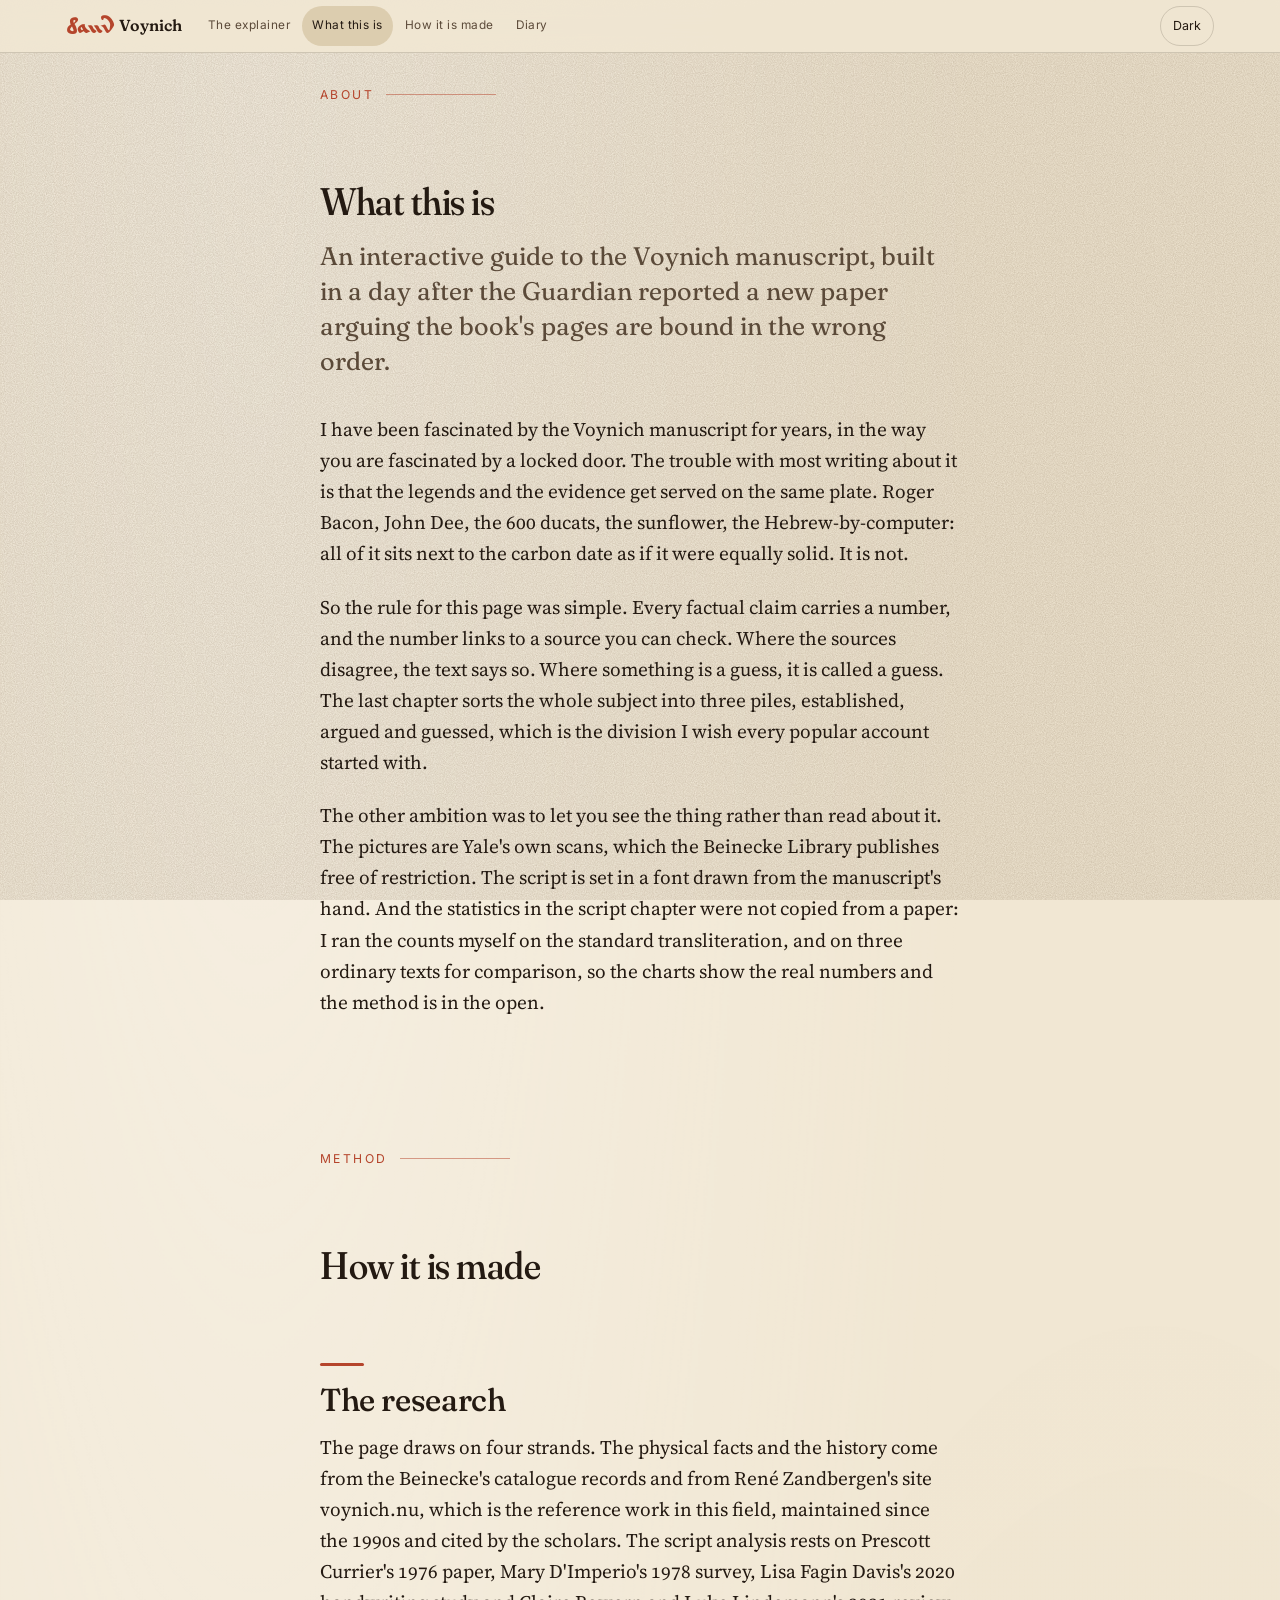
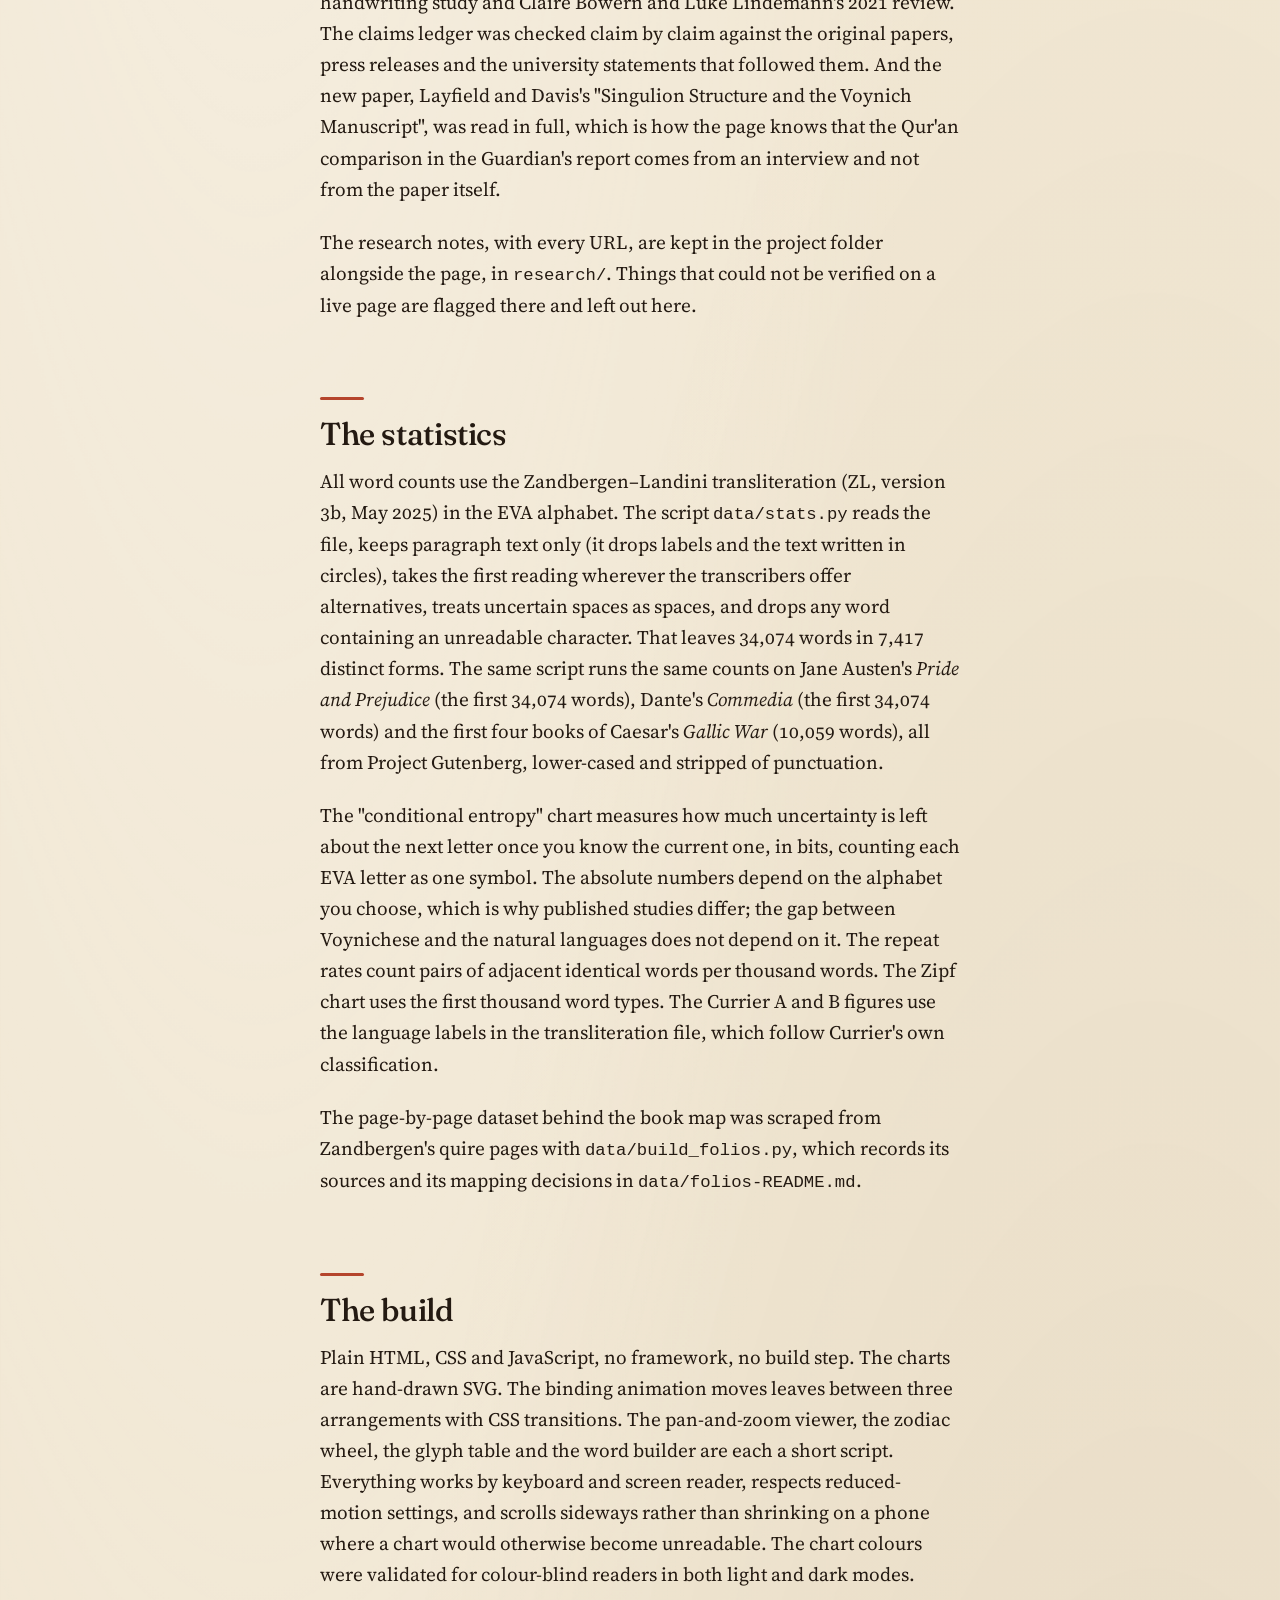
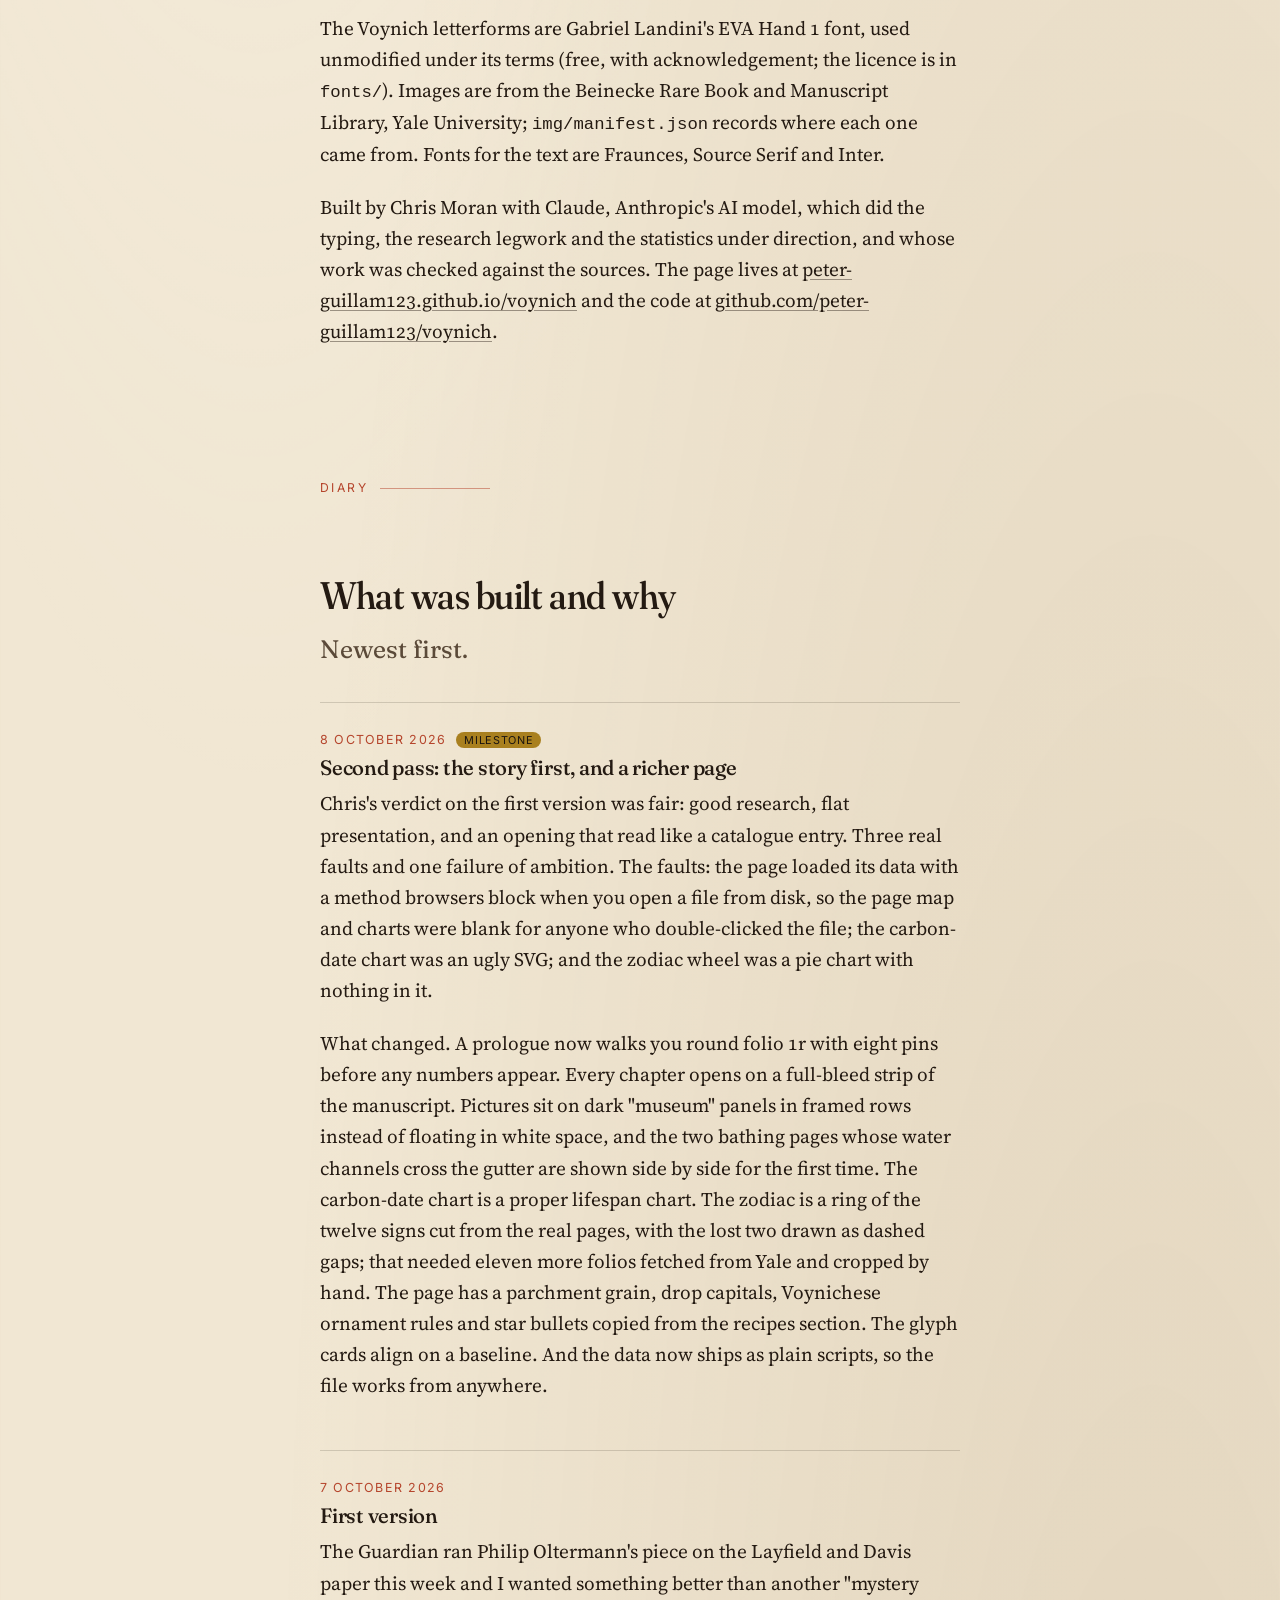
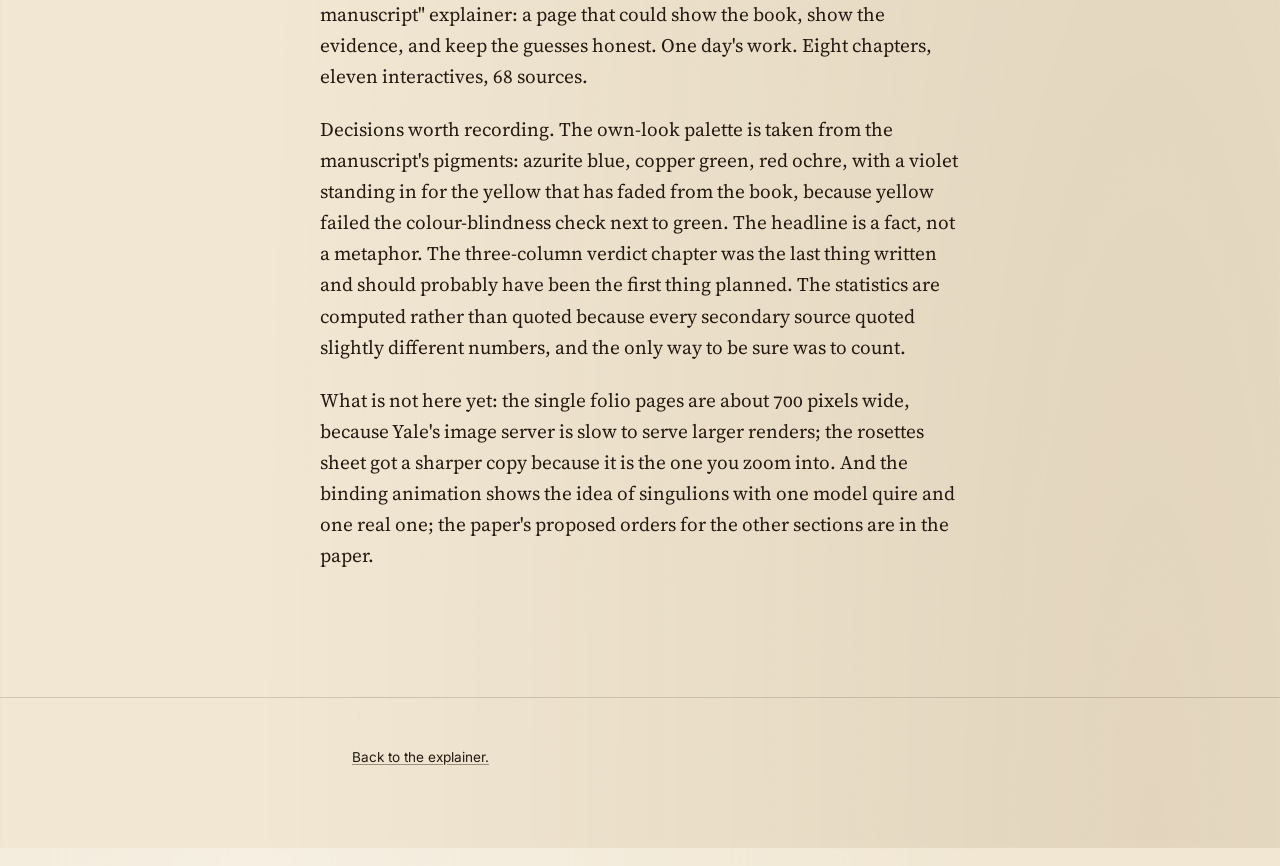
==== commit 03e6ce59: "About: link to the live page and the repo Co-Authored-By: Claude Fable 5.1 <noreply@anthropic.com>" ====
--- a/about.html
+++ b/about.html
@@ -52,7 +52,7 @@
     <h3>The build</h3>
     <p>Plain HTML, CSS and JavaScript, no framework, no build step. The charts are hand-drawn SVG. The binding animation moves leaves between three arrangements with CSS transitions. The pan-and-zoom viewer, the zodiac wheel, the glyph table and the word builder are each a short script. Everything works by keyboard and screen reader, respects reduced-motion settings, and scrolls sideways rather than shrinking on a phone where a chart would otherwise become unreadable. The chart colours were validated for colour-blind readers in both light and dark modes.</p>
     <p>The Voynich letterforms are Gabriel Landini's EVA Hand 1 font, used unmodified under its terms (free, with acknowledgement; the licence is in <code>fonts/</code>). Images are from the Beinecke Rare Book and Manuscript Library, Yale University; <code>img/manifest.json</code> records where each one came from. Fonts for the text are Fraunces, Source Serif and Inter.</p>
-    <p>Built by Chris Moran with Claude, Anthropic's AI model, which did the typing, the research legwork and the statistics under direction, and whose work was checked against the sources.</p>
+    <p>Built by Chris Moran with Claude, Anthropic's AI model, which did the typing, the research legwork and the statistics under direction, and whose work was checked against the sources. The page lives at <a href="https://peter-guillam123.github.io/voynich/">peter-guillam123.github.io/voynich</a> and the code at <a href="https://github.com/peter-guillam123/voynich">github.com/peter-guillam123/voynich</a>.</p>
   </div>
 </section>
 
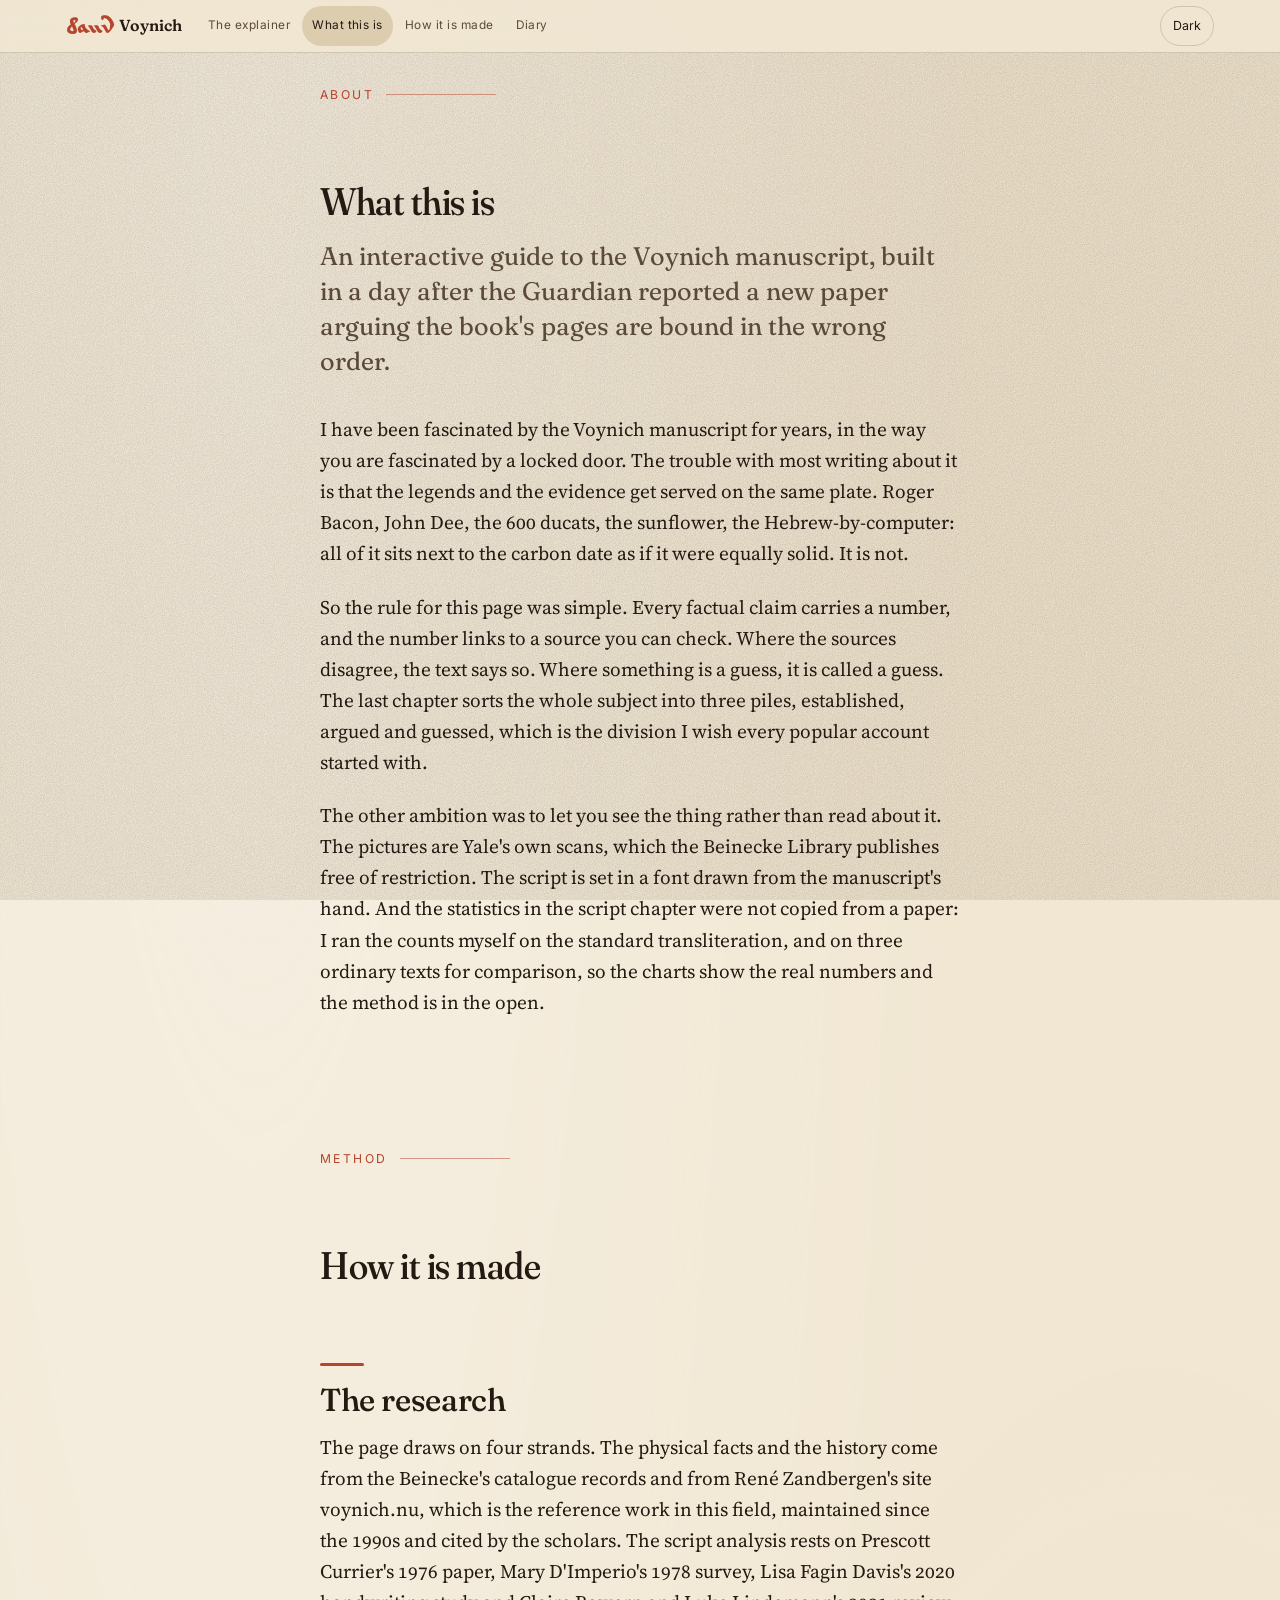
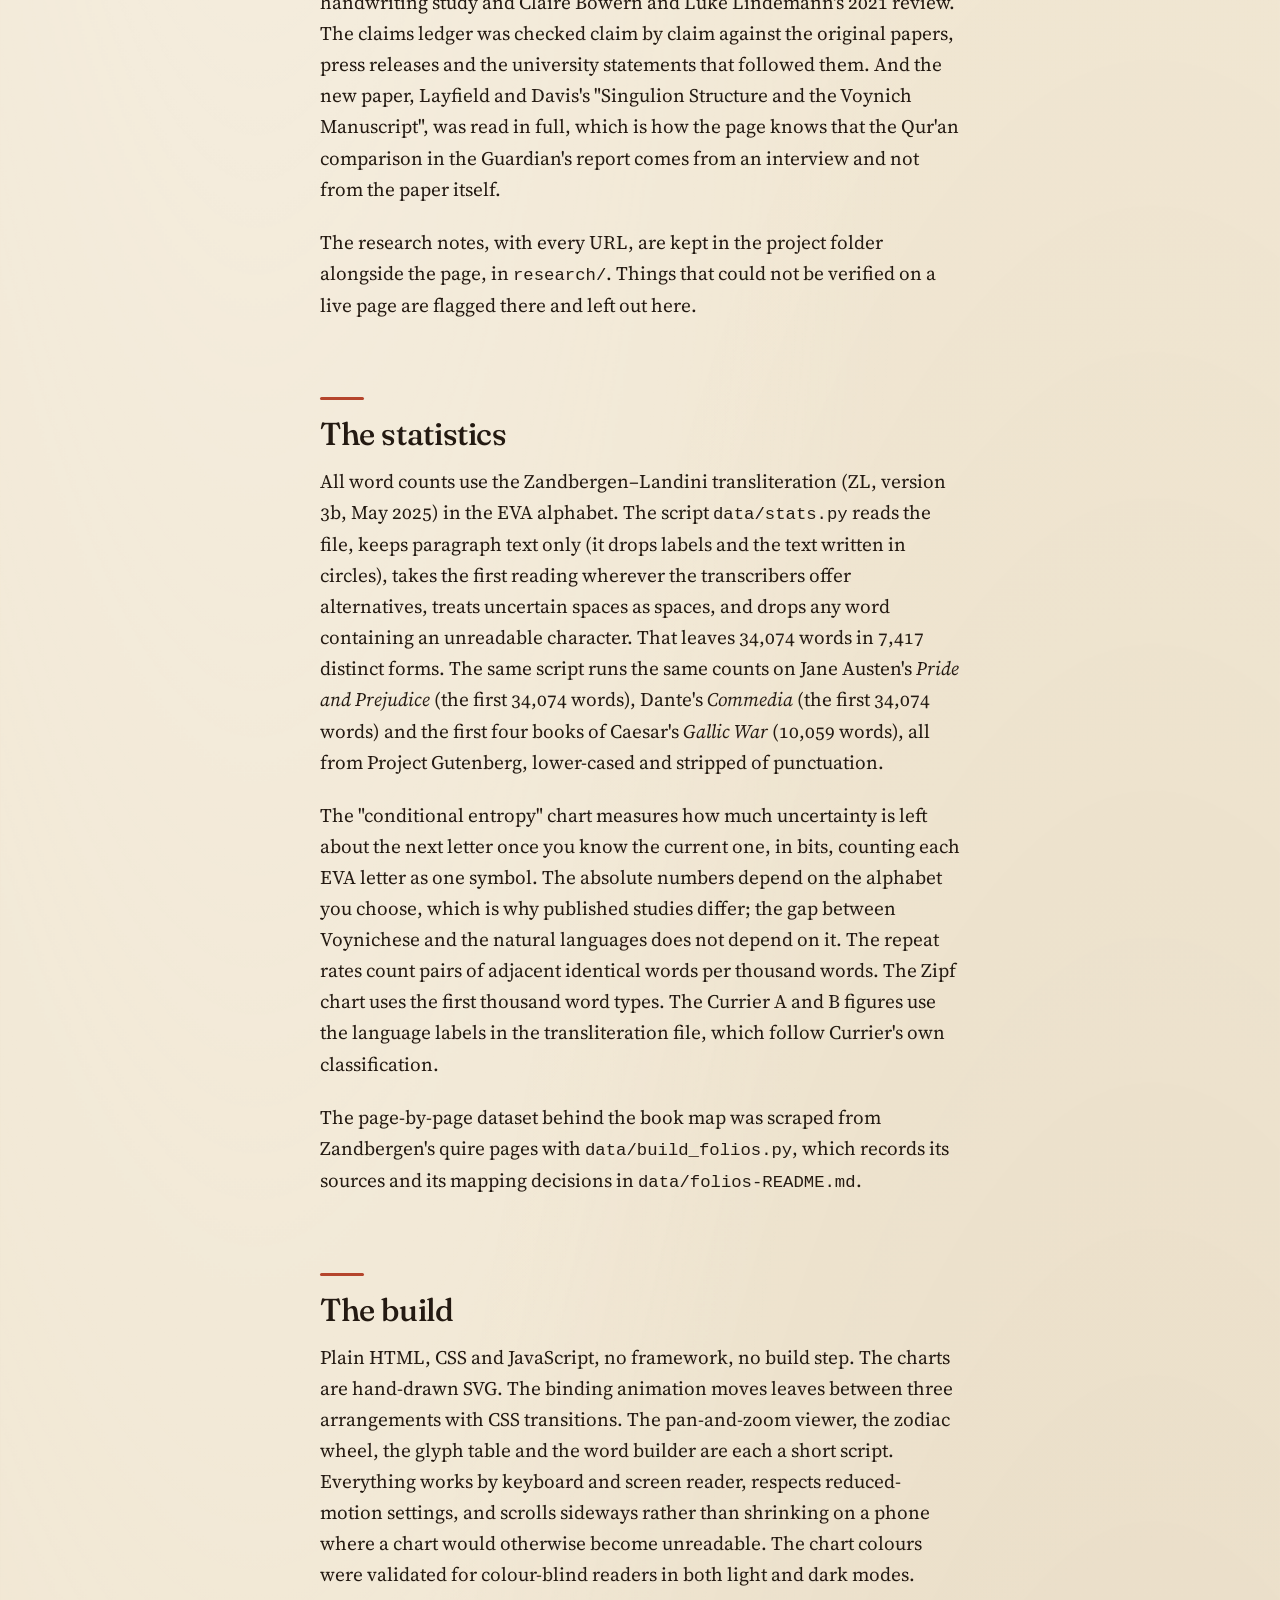
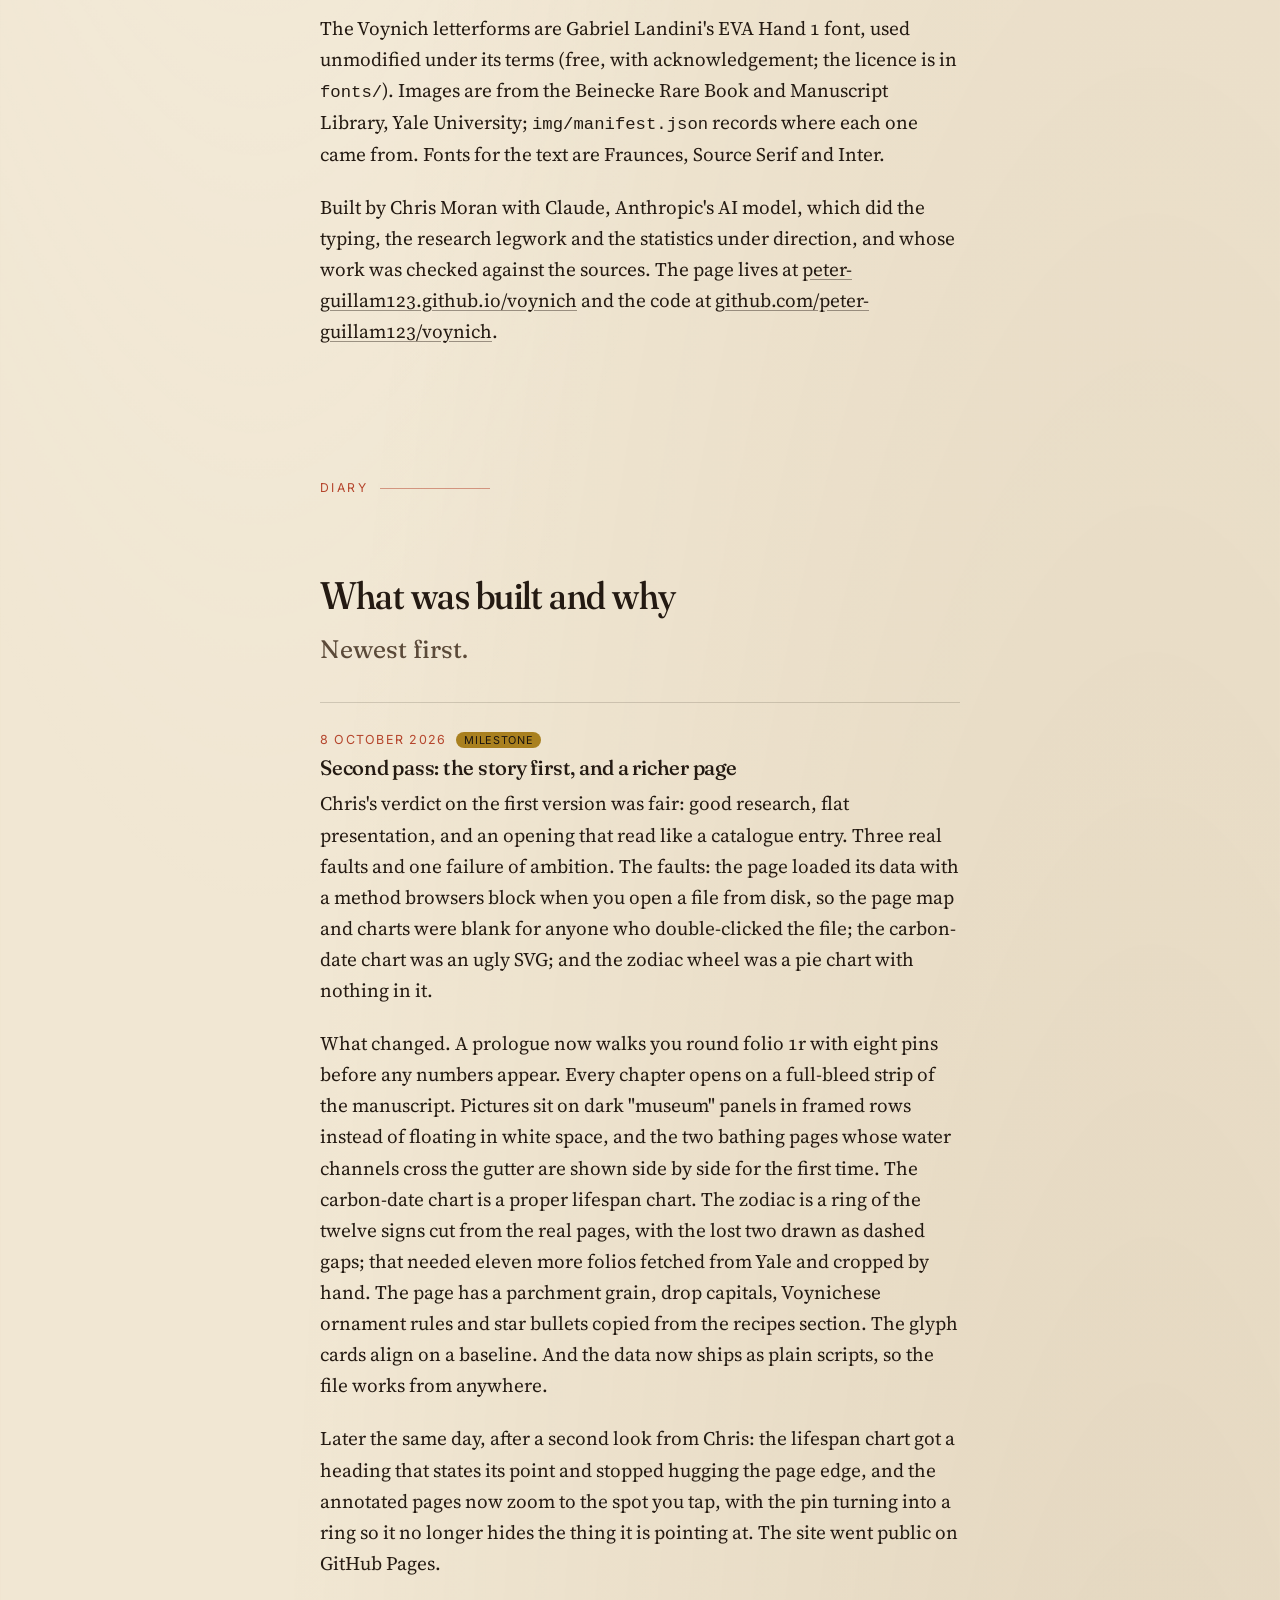
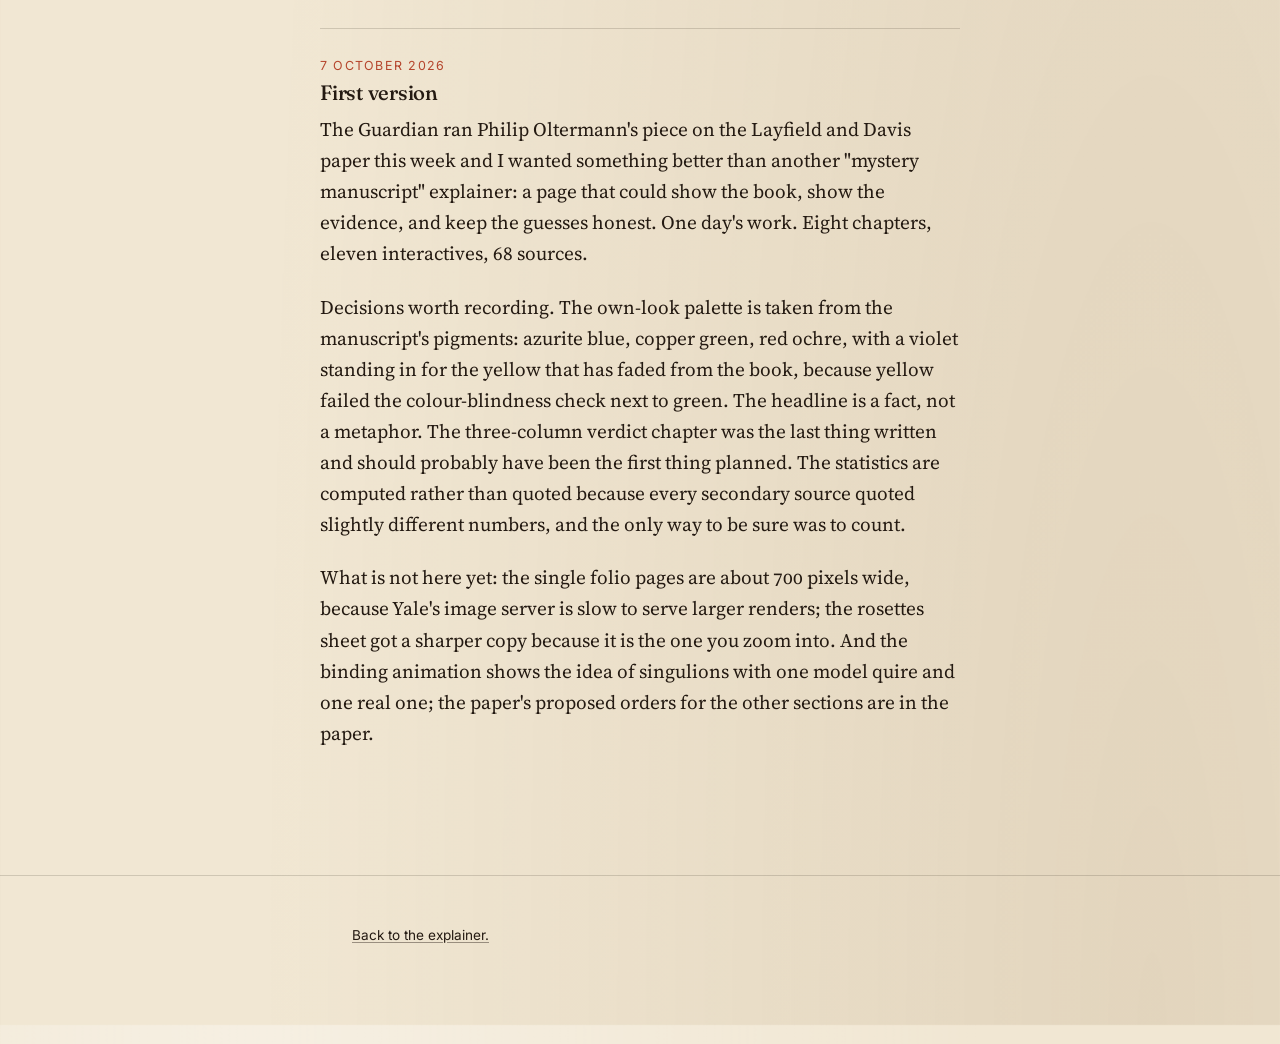
==== commit b7cdfc55: "Annotated pages zoom to the tapped spot; pin becomes a ring Co-Authored-By: Claude Fable 5.1 <norepl" ====
--- a/about.html
+++ b/about.html
@@ -68,6 +68,7 @@
       <h3>Second pass: the story first, and a richer page</h3>
       <p>Chris's verdict on the first version was fair: good research, flat presentation, and an opening that read like a catalogue entry. Three real faults and one failure of ambition. The faults: the page loaded its data with a method browsers block when you open a file from disk, so the page map and charts were blank for anyone who double-clicked the file; the carbon-date chart was an ugly SVG; and the zodiac wheel was a pie chart with nothing in it.</p>
       <p>What changed. A prologue now walks you round folio 1r with eight pins before any numbers appear. Every chapter opens on a full-bleed strip of the manuscript. Pictures sit on dark "museum" panels in framed rows instead of floating in white space, and the two bathing pages whose water channels cross the gutter are shown side by side for the first time. The carbon-date chart is a proper lifespan chart. The zodiac is a ring of the twelve signs cut from the real pages, with the lost two drawn as dashed gaps; that needed eleven more folios fetched from Yale and cropped by hand. The page has a parchment grain, drop capitals, Voynichese ornament rules and star bullets copied from the recipes section. The glyph cards align on a baseline. And the data now ships as plain scripts, so the file works from anywhere.</p>
+      <p>Later the same day, after a second look from Chris: the lifespan chart got a heading that states its point and stopped hugging the page edge, and the annotated pages now zoom to the spot you tap, with the pin turning into a ring so it no longer hides the thing it is pointing at. The site went public on GitHub Pages.</p>
     </article>
     <article class="entry">
       <div class="date">7 October 2026</div>
--- a/css/style.css
+++ b/css/style.css
@@ -180,9 +180,17 @@
 /* annotated image with pins, on a dark panel; notes beside it on desktop */
 .walk { display: grid; gap: clamp(16px, 3vw, 40px); grid-template-columns: minmax(0, 7fr) minmax(260px, 5fr); align-items: start; }
 @media (max-width: 860px) { .walk { grid-template-columns: 1fr; } }
-.annot { position: relative; display: block; }
-.annot img { width: 100%; border-radius: 3px; box-shadow: var(--frame); }
-.pin { position: absolute; width: 34px; height: 34px; margin: -17px 0 0 -17px; border-radius: 50%; border: 2px solid #f3eadb; background: var(--ochre); color: #fff; font-family: var(--ui); font-weight: 700; font-size: .82rem; display: grid; place-items: center; cursor: pointer; box-shadow: 0 2px 10px rgba(0,0,0,.45); padding: 0; transition: transform .15s var(--ease); }
+.annot { position: relative; display: block; overflow: hidden; border-radius: 3px; box-shadow: var(--frame); background: #15100c; cursor: default; }
+.annot img { width: 100%; display: block; will-change: transform; }
+.annot.zoomed { cursor: zoom-out; }
+.annot .pin.ring { background: transparent; border: 3px solid #f3eadb; color: transparent; width: 44px; height: 44px; margin: -22px 0 0 -22px; box-shadow: 0 0 0 2px rgba(0,0,0,.45), inset 0 0 0 2px rgba(0,0,0,.35); animation: pulse 1.6s ease-in-out infinite; }
+@keyframes pulse { 0%, 100% { box-shadow: 0 0 0 2px rgba(0,0,0,.45), inset 0 0 0 2px rgba(0,0,0,.35); } 50% { box-shadow: 0 0 0 7px rgba(243,234,219,.25), inset 0 0 0 2px rgba(0,0,0,.35); } }
+@media (prefers-reduced-motion: reduce) { .annot .pin.ring { animation: none; } }
+.annot.zoomed .pin:not(.ring) { opacity: .55; }
+.annot-reset { position: absolute; right: 10px; bottom: 10px; z-index: 3; font-family: var(--ui); font-size: .74rem; font-weight: 600; padding: 7px 11px; border-radius: 999px; border: 1px solid rgba(243,234,219,.5); background: rgba(26,20,16,.8); color: #f3eadb; cursor: pointer; opacity: 0; pointer-events: none; transition: opacity .3s; min-height: 34px; }
+.annot.zoomed .annot-reset { opacity: 1; pointer-events: auto; }
+.pin-notes li { cursor: zoom-in; }
+.pin { position: absolute; width: 30px; height: 30px; margin: -15px 0 0 -15px; z-index: 2; border-radius: 50%; border: 2px solid #f3eadb; background: var(--ochre); color: #fff; font-family: var(--ui); font-weight: 700; font-size: .82rem; display: grid; place-items: center; cursor: pointer; box-shadow: 0 2px 10px rgba(0,0,0,.45); padding: 0; transition: transform .15s var(--ease); }
 .pin:hover { transform: scale(1.12); }
 .pin[aria-expanded="true"] { background: var(--azurite); transform: scale(1.15); }
 .pin-notes { list-style: none; padding: 0; margin: 0; display: grid; gap: 8px; }
@@ -236,8 +244,11 @@
 .hand-1 { --c: #2f6fb5; } .hand-2 { --c: #b5452c; } .hand-3 { --c: #4b8f2f; } .hand-4 { --c: #7b52c1; } .hand-5 { --c: #b58a2c; }
 
 /* ---------- lives chart (the carbon date against the candidates) ---------- */
-.lives { margin: 2em 0; font-family: var(--ui); --from: 1200; --to: 1950; }
-.lives .axis { display: grid; grid-template-columns: 190px 1fr; align-items: end; margin-bottom: 6px; }
+.lives { margin: 2.4em auto; font-family: var(--ui); --from: 1200; --to: 1950; padding: 20px 22px 16px; border: 1px solid var(--rule); border-radius: 12px; background: linear-gradient(180deg, var(--paper-2), var(--paper)); }
+.lives .title { font-family: var(--display); font-weight: 500; font-size: 1.35rem; margin-bottom: 4px; font-variation-settings: "opsz" 30; color: var(--ink); }
+.lives .sub { font-family: var(--ui); font-size: .84rem; color: var(--ink-2); margin-bottom: 18px; max-width: 72ch; line-height: 1.5; }
+.lives .sub b { color: var(--copper); font-weight: 700; }
+.lives .axis { display: grid; grid-template-columns: 190px 1fr; align-items: end; margin-bottom: 6px; padding-top: 4px; }
 .lives .axis .ticks { position: relative; height: 22px; border-bottom: 1px solid var(--rule-strong); }
 .lives .axis .ticks span { position: absolute; bottom: 4px; transform: translateX(-50%); font-size: .72rem; color: var(--ink-2); letter-spacing: .04em; }
 .lives .axis .ticks span::after { content: ""; position: absolute; left: 50%; bottom: -5px; width: 1px; height: 5px; background: var(--rule-strong); }
@@ -247,7 +258,7 @@
 .lives .rows { margin-bottom: 26px; }
 .lives .row { display: grid; grid-template-columns: 190px 1fr; align-items: center; min-height: 46px; border-top: 1px solid var(--rule); position: relative; }
 .lives .row:last-child { border-bottom: 1px solid var(--rule); }
-.lives .who { padding: 8px 12px 8px 0; font-size: .86rem; line-height: 1.25; }
+.lives .who { padding: 8px 14px 8px 2px; font-size: .86rem; line-height: 1.25; }
 .lives .who b { display: block; font-family: var(--display); font-size: 1.05rem; font-weight: 500; }
 .lives .who small { color: var(--ink-2); font-size: .72rem; }
 .lives .track { position: relative; height: 46px; }
@@ -261,7 +272,7 @@
   .lives .axis, .lives .row { grid-template-columns: 1fr; }
   .lives .axis .who { display: none; }
   .lives .band { left: calc((var(--b0) - var(--from)) / (var(--to) - var(--from)) * 100%); width: calc((var(--b1) - var(--b0)) / (var(--to) - var(--from)) * 100%); }
-  .lives .who { padding: 8px 0 0; } .lives .track { height: 40px; } .lives .bar { top: 10px; }
+  .lives { padding: 14px 12px 12px; } .lives .who { padding: 8px 0 0; } .lives .track { height: 40px; } .lives .bar { top: 10px; }
   .lives .verdict { font-size: .68rem; top: 8px; }
 }
 
